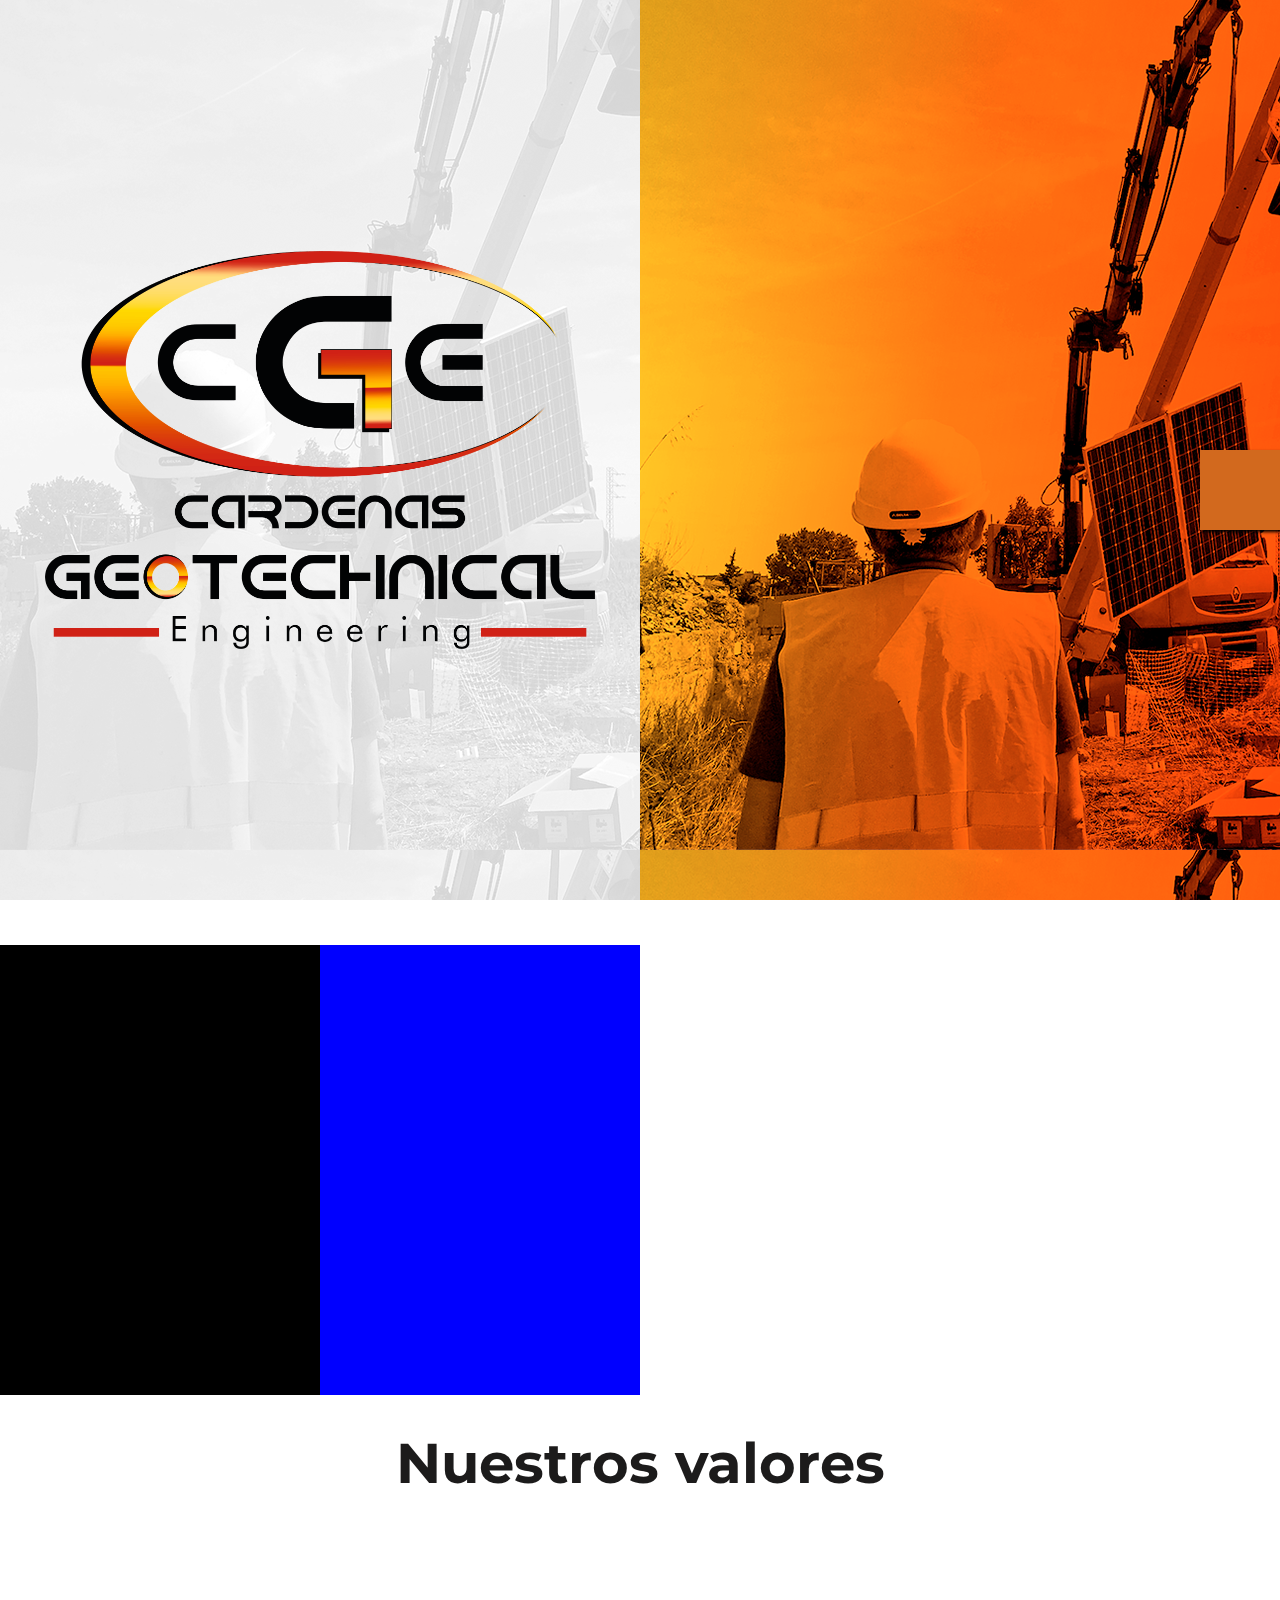
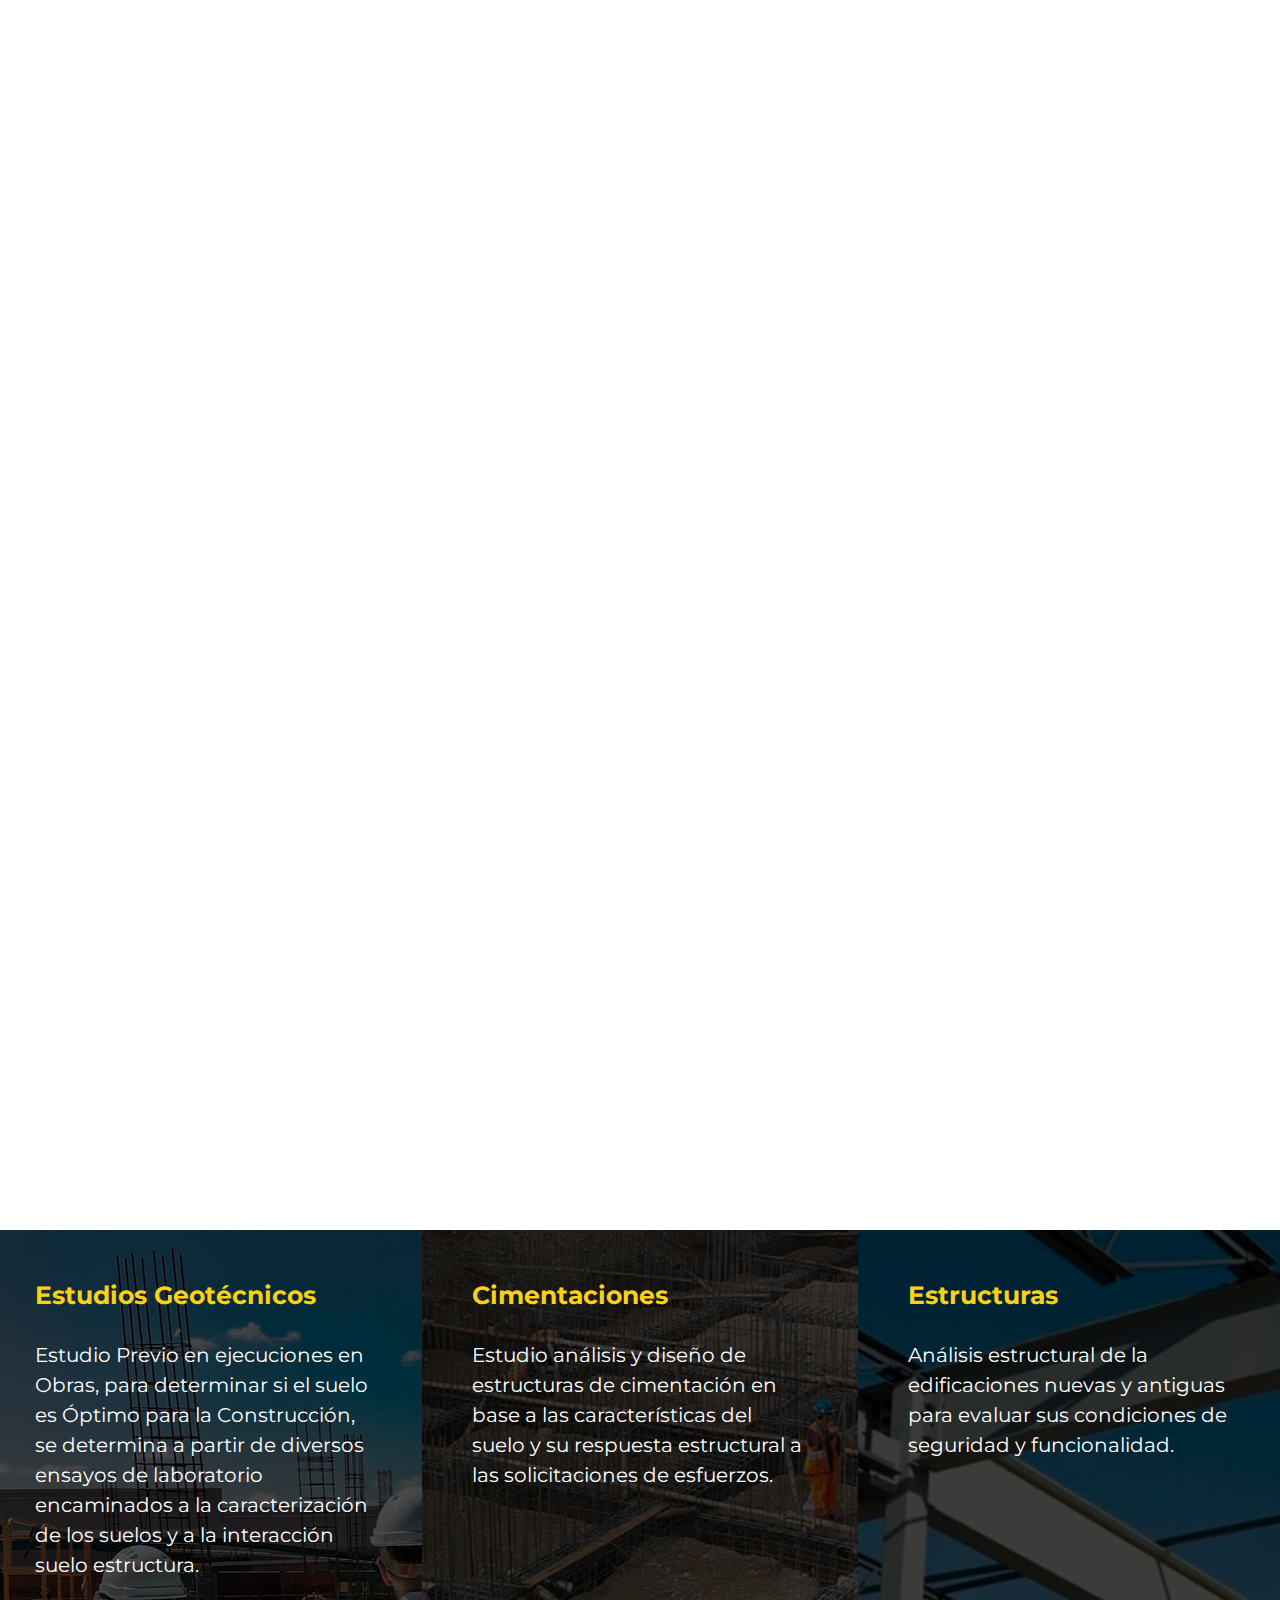
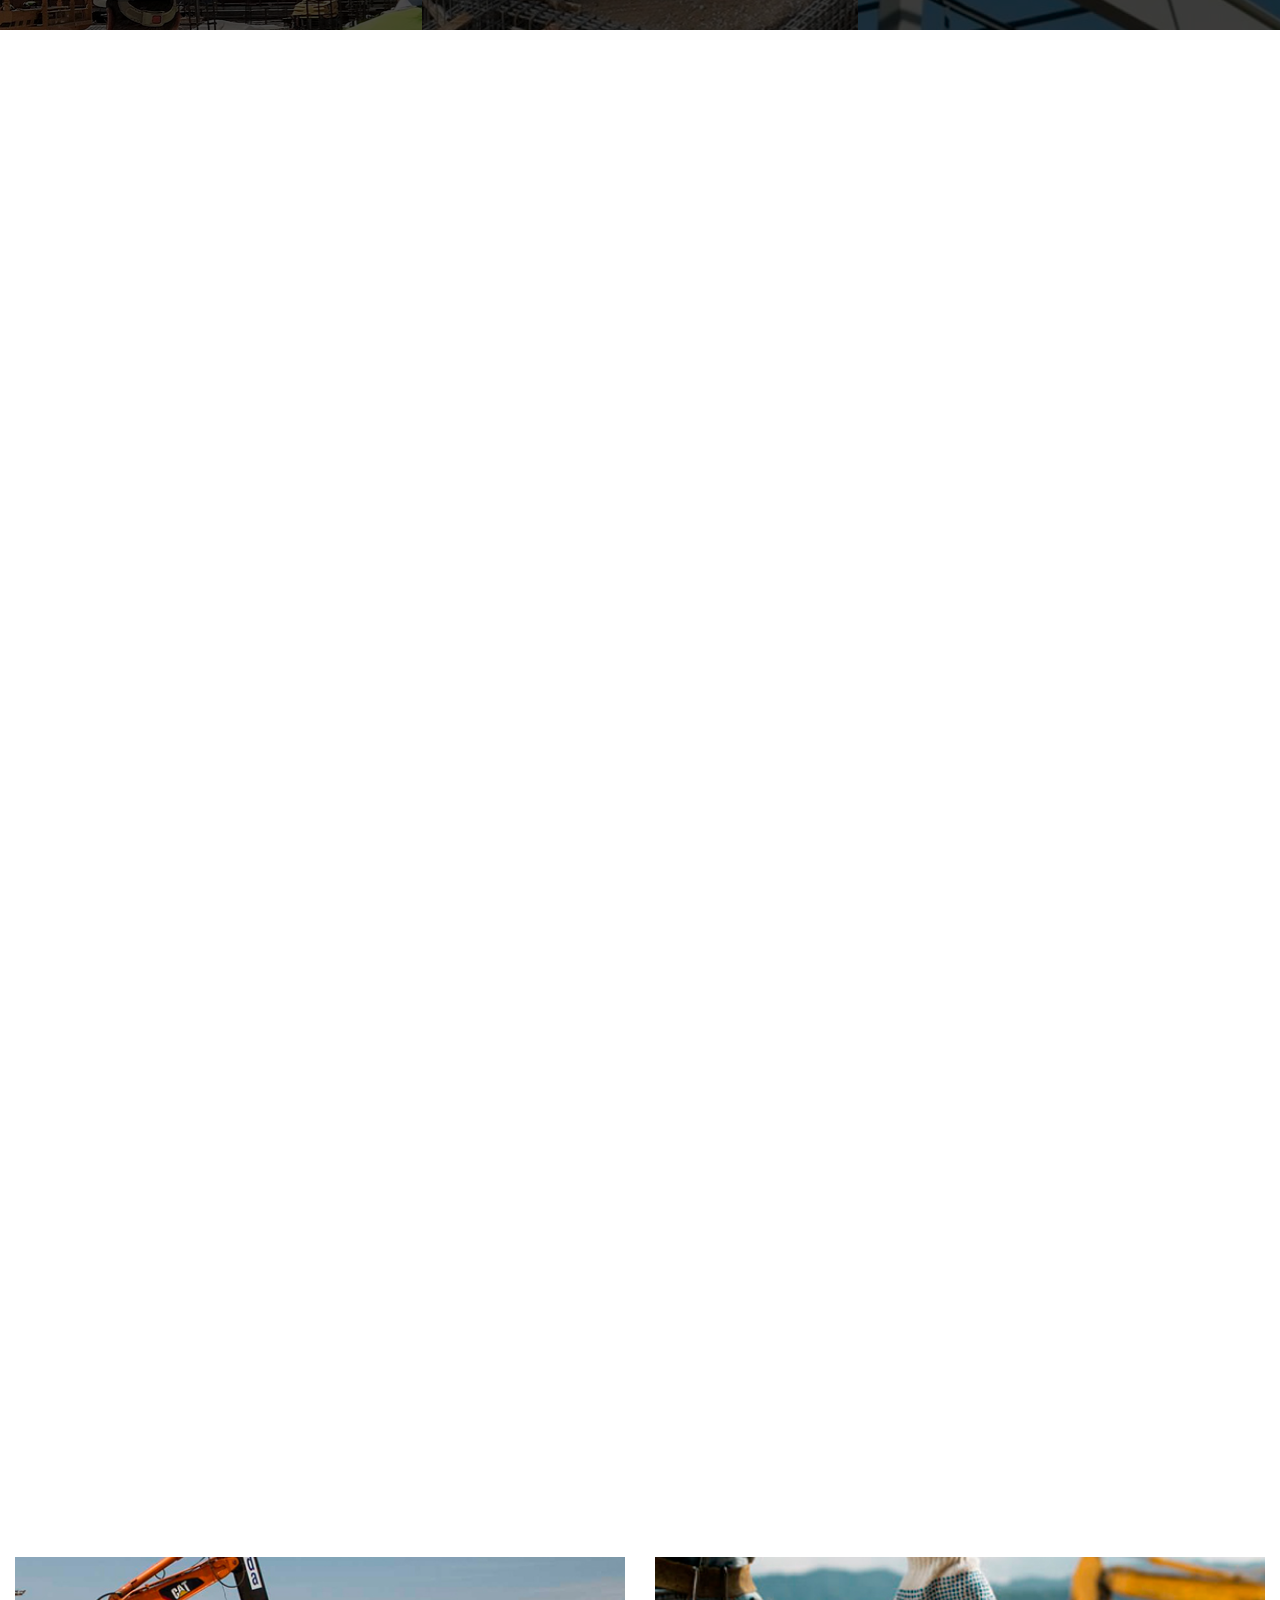
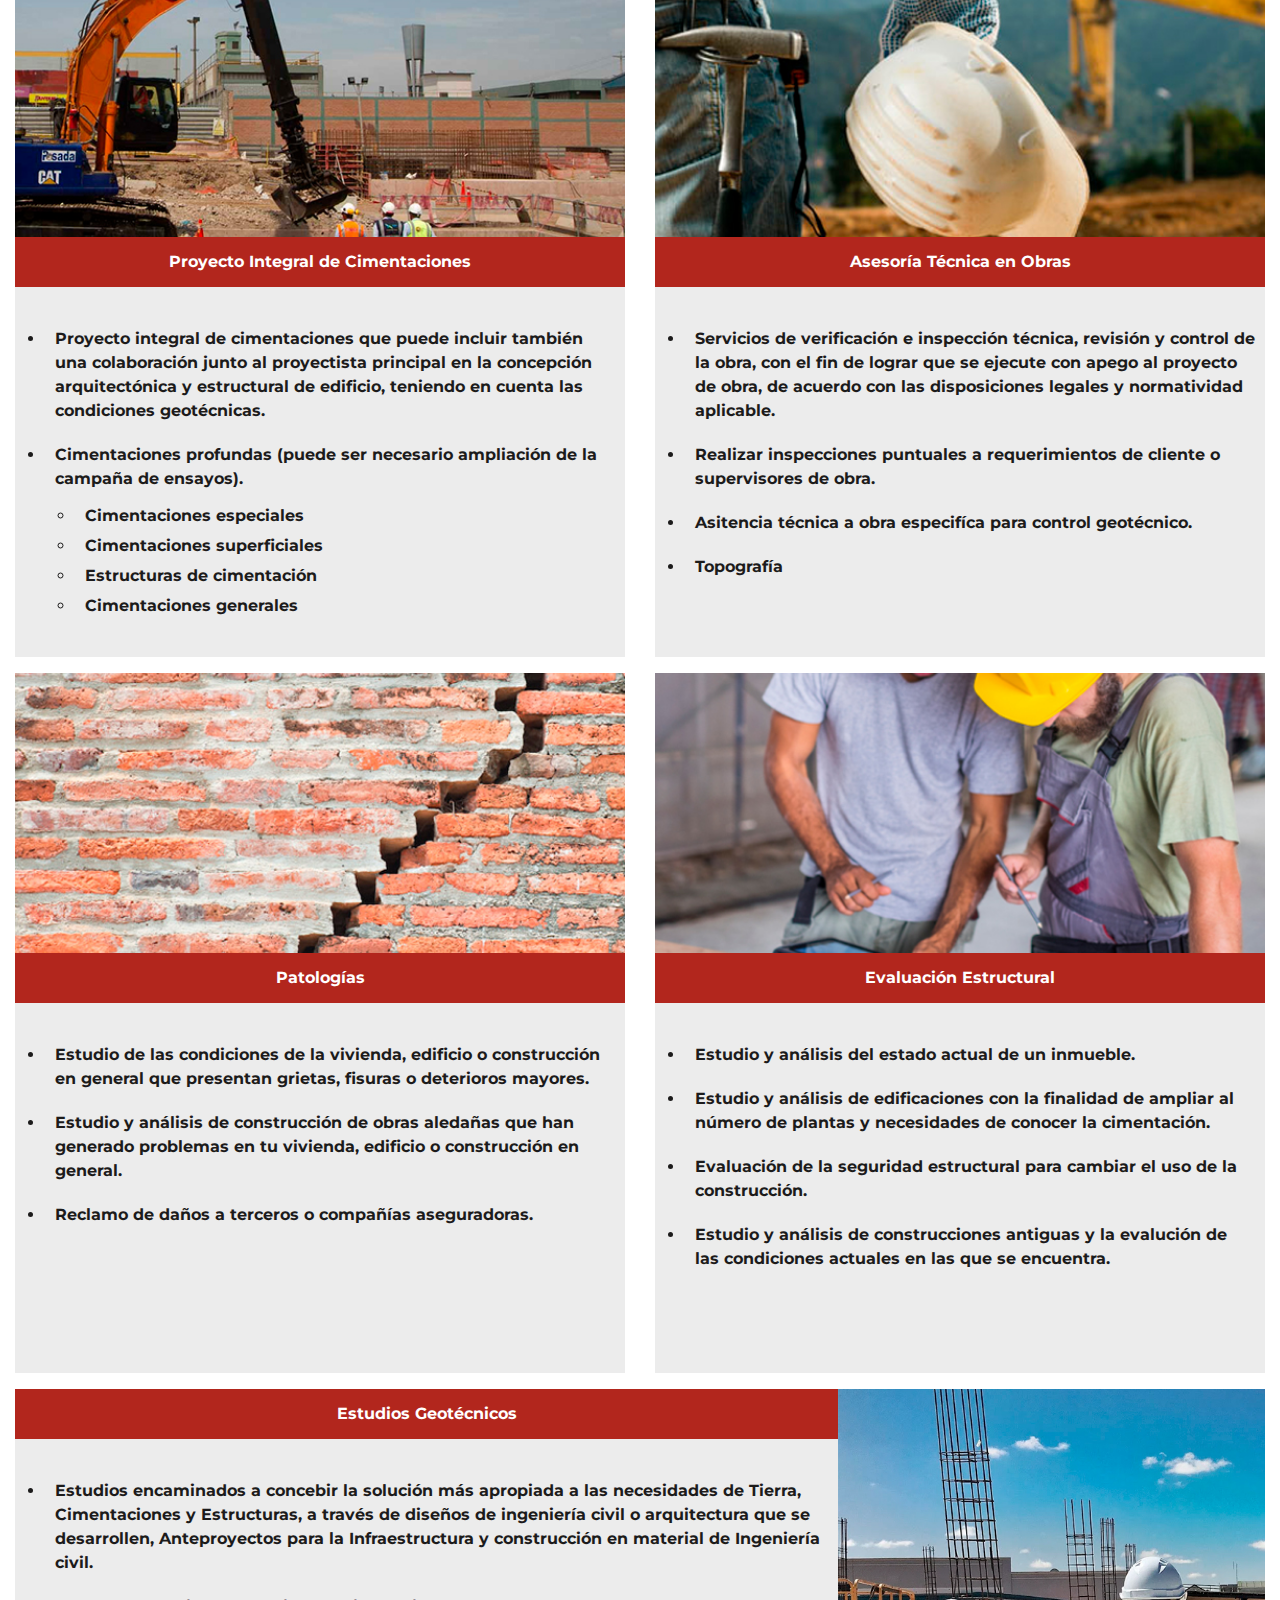
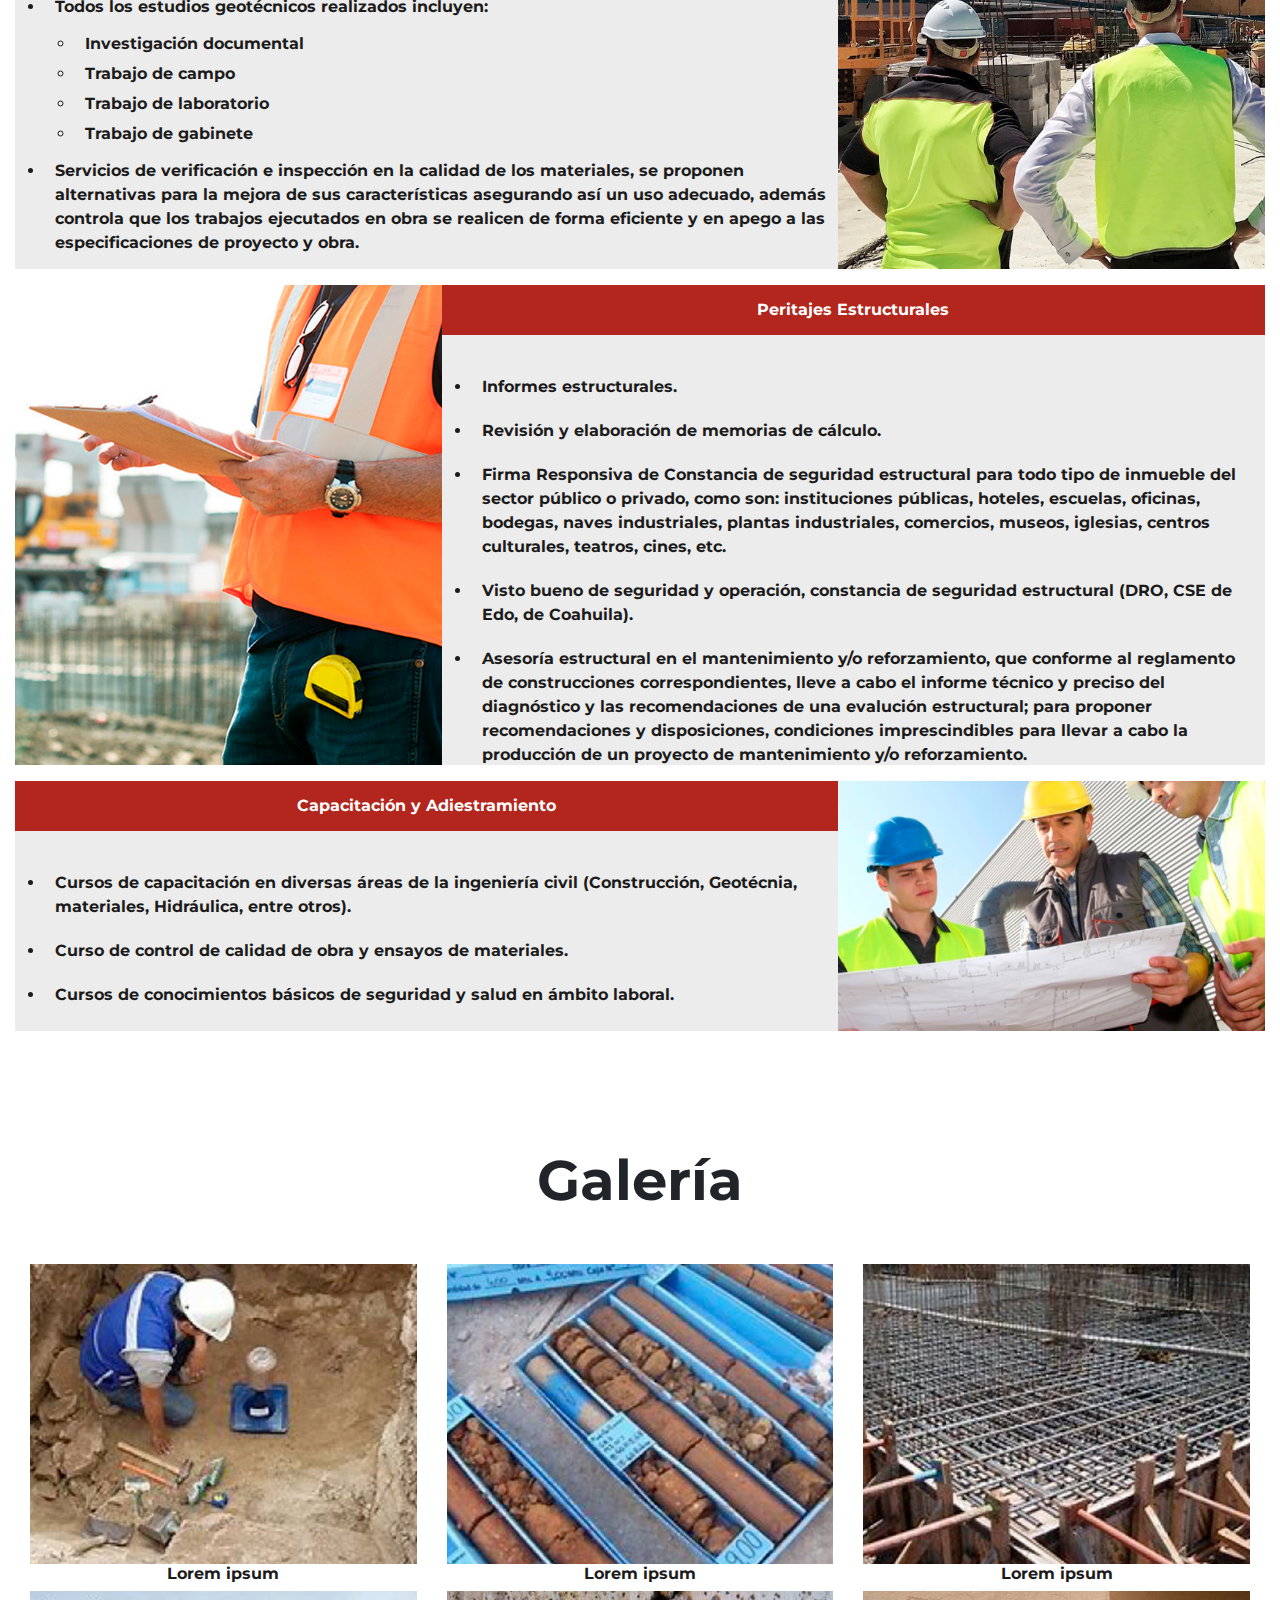
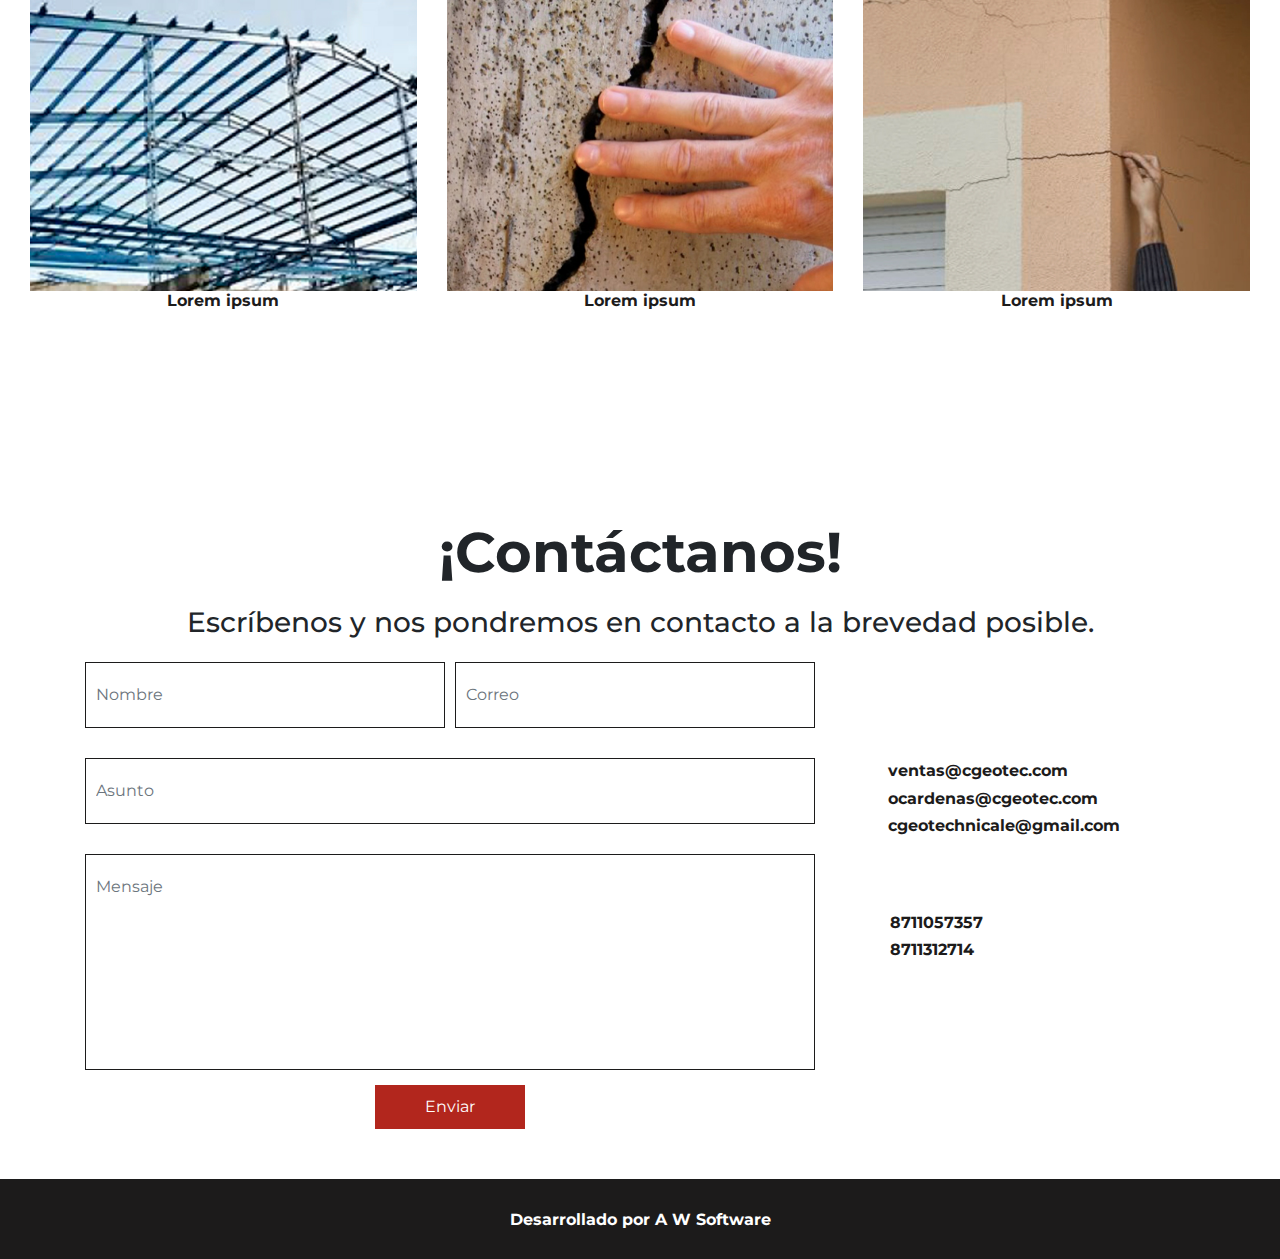
==== index.html @ 3e88086f "Ajustando los cambios de la animacion del menu en desktop" ====
<!DOCTYPE html>
<html lang="en">

<head>
    <meta charset="UTF-8">
    <meta http-equiv="X-UA-Compatible" content="IE=edge">
    <meta name="viewport" content="width=device-width, initial-scale=1.0">
    <title>Cardenas Geotechnical Engineering</title>
    <link rel="shortcut icon" href="assets/img/logotipo-01.svg" type="image/x-icon">
    <meta name="description" content="Empresa dedicada a los mejores estándares en calidad, servicio y experiencia en Proyectos de Ingeniería Civil, especialistas en Geotécnica, Cimentaciones, Obra Civil y Estructura.">
    <!--Bootstrap 4 -->
    <link rel="stylesheet" href="includes/bootstrap/css/bootstrap.min.css">
    <!--css fonawesome -->
    <link rel="stylesheet" href="https://cdnjs.cloudflare.com/ajax/libs/font-awesome/5.15.2/css/all.min.css" integrity="sha512-HK5fgLBL+xu6dm/Ii3z4xhlSUyZgTT9tuc/hSrtw6uzJOvgRr2a9jyxxT1ely+B+xFAmJKVSTbpM/CuL7qxO8w==" crossorigin="anonymous" />
    <!--Animate css -->
    <link rel="stylesheet" href="includes/cdns/css/animate.min.css">
    <!--css personales -->
    <link rel="stylesheet" href="css/estilos.css">

</head>

<body id="body">
    <div class="col-12 m-0 p-0">
        <section class="caja-obreros  wow animate__animated animate__fadeInLeft animate__delay-.3s">
            <div class="obrero obrero1">
                <img loading="lazy" class="logo wow animate__animated animate__zoomIn animate__delay-1s " src="assets/img/logotipo.png " alt="logo cge ">
            </div>
            <div class="obrero obrero2"></div>
            <div id="img-men" class="img-men"></div>
            <div id="anima-correo" class="correo-tel">

            </div>
            <div id="anima-logo" class="logo-men">

            </div>
            <div id="items" class="items">
                <ul id="link">
                    <a href="index.html">
                        <li>Inicio</li>
                    </a>
                    <a href="#nosotros">
                        <li>Nosotros</li>
                    </a>
                    <a href="#servicios">
                        <li>Servicios</li>
                    </a>
                    <a href="#galeria">
                        <li>Galería</li>
                    </a>
                    <a href="#contacto">
                        <li>Contacto</li>
                    </a>
                </ul>
            </div>
            <div id="menu" class="menu">
                <i id="bars" class="fas fa-bars" width="50" height="50"></i>
                <i id="cerrar" class="fas fa-times d-none" width="50" height="50"></i>
            </div>
        </section>
        <!--Nosotros -->
        <section id="nosotros" class=" row align-items-center justify-content-center nosotros text-center ">
            <div class="col-sm-8 wow animate__animated animate__fadeInUp animate__delay-.9s">
                <h2>¿Quiénes Somos?</h2>
                <div class="linea"></div>
                <p>Empresa dedicada a los mejores estándares en calidad, servicio y experiencia en Proyectos de Ingeniería Civil, especialistas en Geotécnica, Cimentaciones, Obra Civil y Estructura.</p>
            </div>
        </section>
        <div class="linea wow animate__animated  animate__fadeInDown"></div>
        <!--Valores -->
        <section class="valores text-center">
            <h2>Nuestros valores</h2>
            <div class="row">
                <div class="col-sm-12 col-md-12 col-lg-4  m-0 p-0 d-flex align-items-center justify-content-center te">
                    <div class="col-md-6 lineaVal wow animate__animated animate__fadeInDown text-center" title="Honestidad">
                        <img loading="lazy" class="img-valores" src="assets/img/honestidad.png " alt="Honestidad ">
                        <p>Honestidad</p>
                    </div>
                    <div class="col-md-6 lineaVal wow animate__animated animate__fadeInUp text-center">
                        <img loading="lazy" class="img-valores" src="assets/img/trabajo-en-equipo.png " alt="Trabajo en equipo" title="Trabajo en equipo">
                        <p>Trabajo en equipo</p>
                    </div>
                </div>
                <div class="col-sm-12 col-md-12 col-lg-4  m-0 p-0 d-flex">
                    <div class="col-md-6 lineaVal wow animate__animated animate__fadeInDown text-center">
                        <img loading="lazy" class="img-valores" src="assets/img/imparcialidad.png " alt="imparcialidad" title="Imparcialidad">
                        <p>Imparcialidad</p>
                    </div>
                    <div class="col-md-6 lineaVal wow animate__animated animate__fadeInUp text-center">
                        <img loading="lazy" class="img-valores" src="assets/img/compromiso.png " alt="compromiso" title="Compromiso">
                        <p>Compromiso</p>
                    </div>
                </div>
                <div class="col-sm-12 col-md-12 col-lg-4  m-0 p-0 d-flex">
                    <div class="col-md-6 lineaVal wow animate__animated animate__fadeInDown text-center">
                        <img loading="lazy" class="img-valores" src="assets/img/lealtad.png " alt="lealtad ">
                        <p>Lealtad</p>
                    </div>
                    <div class="col-md-6 lineaVal wow animate__animated animate__fadeInUp text-center">
                        <img loading="lazy" class="img-valores" src="assets/img/confidencialidad.png " alt="confidencialidad" title="Confincialidad">
                        <p>Confidencialidad</p>
                    </div>
                </div>
            </div>
        </section>
        <section class="info-valores">
            <div class="row d-flex justify-content-center">
                <div class="caja-mision col-sm-10 d-flex align-items-center justify-content-center wow animate__animated animate__zoomIn animate__delay-.9s" style="margin-bottom: 50px;">
                    <div class="col-sm-12 col-lg-6 d-flex justify-content-center ">
                        <img loading="lazy" class="img-mision" src="assets/img/mision.jpg" alt="mision">
                    </div>
                    <div class="col-sm-6">
                        <h2>Misión</h2>
                        <p>Ofrecer servicios profesionales de calidad que permitan desarrollar obras de infraestructura segura y buscando siempre la satisfacción de nuestros clientes. Agregando valor a los proyectos de ingeniería e investigación.</p>
                        <div class="linea" style="margin-right: -100px;"></div>
                    </div>
                </div>
                <div class="caja-vision col-sm-10 d-flex flex-row-reverse align-items-center justify-content-center wow animate__animated animate__zoomIn animate__delay-.9s">
                    <div class="col-sm-6 d-flex justify-content-center ">
                        <img loading="lazy" class="img-mision" src="assets/img/vision.jpg" alt="vision">
                    </div>
                    <div class="col-sm-6">
                        <h2>Visión</h2>
                        <p>Convertirnos en una empresa lider a nivel nacional en el ámbito de la construcción que cumpla con los objetivos de calidad que establecen las normas y reglamentos de construcción.</p>
                        <div class="linea" style="margin-left: -100px;"></div>

                    </div>
                </div>
            </div>
        </section>
        <div class="linea wow animate__animated  animate__fadeInUp"></div>
        <!--Info texto -->
        <section class="info-txt">
            <div class="row ">
                <div class="col-sm-4 img-estudios">
                    <h3>Estudios Geotécnicos</h3>
                    <p>Estudio Previo en ejecuciones en Obras, para determinar si el suelo es Óptimo para la Construcción, se determina a partir de diversos ensayos de laboratorio encaminados a la caracterización de los suelos y a la interacción suelo estructura.</p>
                </div>
                <div class="col-sm-4 img-gimenta">
                    <h3>Cimentaciones</h3>
                    <p>Estudio análisis y diseño de estructuras de cimentación en base a las características del suelo y su respuesta estructural a las solicitaciones de esfuerzos.</p>
                </div>
                <div class="col-sm-4 img-estructura">
                    <h3>Estructuras</h3>
                    <p>Análisis estructural de la edificaciones nuevas y antiguas para evaluar sus condiciones de seguridad y funcionalidad.</p>
                </div>
            </div>
        </section>
        <section class="area container-fluid">
            <div class="row wow animate__animated animate__fadeInRight">
                <div class="col-lg-6 col-md-7 col-sm-12 ">
                    <img loading="lazy " class="img-area " src="assets/img/area.jpg " alt="area ">
                </div>
                <div class="col-lg-6 col-md-5 col-sm-12 ">
                    <p>El área de Estudios geotécnicos desarrolladas por <span>Cárdenas Geotechnical Engineering S. A de C. V, </span> está dedicada al estudio de suelos y rocas con el fin de determinar sus propiedades y diseñar las cimentaciones de edificios,
                        puentes, centrales eléctricas, área urbana y otrs estructuras.</p>
                    <p>Nuestro objetivo es provee soluciones geotécnicas es provee solucioes geotécnicas óptimas de manera oportuna, siempre cumpliendo uestras políticas de calidad, valores, normatividad y necesidades de nuestros clientes.</p>
                    <p>Y realizados por ingenierios especialistas con experencia.</p>
                </div>
            </div> <br>
            <div id="servicios" class="row ">
                <div class="col-12 text-center wow animate__animated animate__fadeInLeft ">
                    <h2>Nuestros Servicios</h2>
                </div>
            </div>
            <div class="row ">
                <div class="col-lg-4 col-md-12 col-sm-12 wow animate__animated animate__fadeInUp animate__delay-.7s ">
                    <img loading="lazy " class="img-cajas " src="assets/img/auditoria-geotecnica.jpg " alt="area ">
                    <div class="caja-roja d-flex align-items-center justify-content-center d-flex align-items-center justify-content-center ">Auditoría Geotécnica</div>
                    <ul class="lista ">
                        <li>Campaña de reconocimiento geotécnico mediante sondeos de suelos.</li>
                        <li>Realización de ensayos de contraste o ensayos complementarios.</li>
                        <li>Análisis y redacción de estudios geotécnicos de los resultados proporcionados por las constructoras.</li>
                        <li>Realización completa de estudios geotécnicos, ensayos de caracterización y resitencia de los suelos.</li>
                    </ul>
                </div>
                <div class="col-lg-4 col-md-12 col-sm-12 wow animate__animated animate__fadeInUp animate__delay-.8s">
                    <img loading="lazy " class="img-cajas " src="assets/img/obra-civil.jpg " alt="area ">
                    <div class="caja-roja d-flex align-items-center justify-content-center ">Obra Civil</div>
                    <ul class="lista ">
                        <li>Conocer todas las propiedades del material para cimentar en él, así como el aprovechamiento de los materiales para la obra.</li>
                        <li>Estudios geotécnicos globales que incluyen ensayos de laboratorio y campo específicos para obra civil, incluye informe de campo y gabinete.</li>
                        <li>Estudios de topografía.</li>
                    </ul>
                </div>
                <div class="col-lg-4 col-md-12 col-sm-12 wow animate__animated animate__fadeInUp animate__delay-.9s">
                    <img loading="lazy " class="img-cajas " src="assets/img/cimentaciones.jpg " alt="area ">
                    <div class="caja-roja d-flex align-items-center justify-content-center ">Asesoría Técnica</div>
                    <ul class="lista ">
                        <li>Proyecto completo de cimentación.</li>
                        <li>Proyecto completo de cimentación y estructuras.</li>
                        <li>Proyecto completo de obra civil.</li>
                    </ul>
                </div>
            </div>
            <div class="row ">
                <div class="col-lg-6 col-md-12 col-sm-12 ">
                    <div class="integral "></div>
                    <div class="caja-roja d-flex align-items-center justify-content-center text-center ">Proyecto Integral de Cimentaciones</div>
                    <ul class="lista ">
                        <li>Proyecto integral de cimentaciones que puede incluir también una colaboración junto al proyectista principal en la concepción arquitectónica y estructural de edificio, teniendo en cuenta las condiciones geotécnicas.</li>
                        <li>Cimentaciones profundas (puede ser necesario ampliación de la campaña de ensayos).</li>
                        <ul style="margin-left: 30px; line-height: 10px;">
                            <li>Cimentaciones especiales</li>
                            <li>Cimentaciones superficiales</li>
                            <li>Estructuras de cimentación</li>
                            <li>Cimentaciones generales</li>
                        </ul>
                    </ul>
                </div>
                <div class="col-lg-6 col-md-12 col-sm-12 ">
                    <div class="tecnica "></div>
                    <div class="caja-roja d-flex align-items-center justify-content-center text-center ">Asesoría Técnica en Obras</div>
                    <ul class="lista ">
                        <li>Servicios de verificación e inspección técnica, revisión y control de la obra, con el fin de lograr que se ejecute con apego al proyecto de obra, de acuerdo con las disposiciones legales y normatividad aplicable.</li>
                        <li>Realizar inspecciones puntuales a requerimientos de cliente o supervisores de obra.</li>
                        <li>Asitencia técnica a obra especifíca para control geotécnico.</li>
                        <li>Topografía</li>
                    </ul>
                </div>

                <div class="col-lg-6 col-md-12 col-sm-12 ">
                    <div class="patologias "></div>
                    <div class="caja-roja d-flex align-items-center justify-content-center text-center ">Patologías</div>

                    <ul class="lista ">
                        <li>Estudio de las condiciones de la vivienda, edificio o construcción en general que presentan grietas, fisuras o deterioros mayores.</li>
                        <li>Estudio y análisis de construcción de obras aledañas que han generado problemas en tu vivienda, edificio o construcción en general.</li>
                        <li>Reclamo de daños a terceros o compañías aseguradoras.</li>
                    </ul>
                </div>
                <div class="col-lg-6 col-md-12 col-sm-12 ">
                    <div class="estructural "></div>

                    <div class="caja-roja d-flex align-items-center justify-content-center text-center ">Evaluación Estructural</div>
                    <ul class="lista ">
                        <li>Estudio y análisis del estado actual de un inmueble.</li>
                        <li>Estudio y análisis de edificaciones con la finalidad de ampliar al número de plantas y necesidades de conocer la cimentación.</li>
                        <li>Evaluación de la seguridad estructural para cambiar el uso de la construcción.</li>
                        <li>Estudio y análisis de construcciones antiguas y la evalución de las condiciones actuales en las que se encuentra.</li>
                    </ul>
                </div>
            </div>
            <div class="row ">
                <div class="col-lg-8 col-md-12 col-sm-12 ">
                    <div class="caja-roja d-flex align-items-center justify-content-center text-center ">Estudios Geotécnicos</div>
                    <ul class="lista2 ">
                        <li>Estudios encaminados a concebir la solución más apropiada a las necesidades de Tierra, Cimentaciones y Estructuras, a través de diseños de ingeniería civil o arquitectura que se desarrollen, Anteproyectos para la Infraestructura
                            y construcción en material de Ingeniería civil.</li>
                        <li>Todos los estudios geotécnicos realizados incluyen:</li>
                        <ul style="margin-left: 30px; line-height: 10px;">
                            <li>Investigación documental</li>
                            <li>Trabajo de campo</li>
                            <li>Trabajo de laboratorio</li>
                            <li>Trabajo de gabinete</li>
                        </ul>
                        <li>Servicios de verificación e inspección en la calidad de los materiales, se proponen alternativas para la mejora de sus características asegurando así un uso adecuado, además controla que los trabajos ejecutados en obra se realicen
                            de forma eficiente y en apego a las especificaciones de proyecto y obra.</li>
                    </ul>
                </div>
                <div class="col-lg-4 col-md-12 col-sm-12 estudios "></div>
            </div>
            <div class="row d-flex flex-row-reverse ">
                <div class="col-lg-8 col-md-12 col-sm-12 ">
                    <div class="caja-roja d-flex align-items-center justify-content-center text-center ">Peritajes Estructurales</div>
                    <ul class="lista2 ">
                        <li>Informes estructurales.</li>
                        <li>Revisión y elaboración de memorias de cálculo.</li>
                        <li>Firma Responsiva de Constancia de seguridad estructural para todo tipo de inmueble del sector público o privado, como son: instituciones públicas, hoteles, escuelas, oficinas, bodegas, naves industriales, plantas industriales,
                            comercios, museos, iglesias, centros culturales, teatros, cines, etc.</li>
                        <li>Visto bueno de seguridad y operación, constancia de seguridad estructural (DRO, CSE de Edo, de Coahuila).</li>
                        <li>Asesoría estructural en el mantenimiento y/o reforzamiento, que conforme al reglamento de construcciones correspondientes, lleve a cabo el informe técnico y preciso del diagnóstico y las recomendaciones de una evalución estructural;
                            para proponer recomendaciones y disposiciones, condiciones imprescindibles para llevar a cabo la producción de un proyecto de mantenimiento y/o reforzamiento.</li>
                    </ul>
                </div>
                <div class="col-lg-4 col-md-12 col-sm-12 peritajes "></div>
            </div>
            <div class="row ">
                <div class="col-lg-8 col-md-12 col-sm-12 ">
                    <div class="caja-roja d-flex align-items-center justify-content-center text-center ">Capacitación y Adiestramiento</div>
                    <ul class="lista3 ">
                        <li>Cursos de capacitación en diversas áreas de la ingeniería civil (Construcción, Geotécnia, materiales, Hidráulica, entre otros).</li>
                        <li>Curso de control de calidad de obra y ensayos de materiales.</li>
                        <li>Cursos de conocimientos básicos de seguridad y salud en ámbito laboral.</li>
                    </ul>
                </div>
                <div class="col-lg-4 col-md-12 col-sm-12 capacitacion "></div>
            </div>
            <!-- Galeria -->
            <div id="galeria" class="row galeria ">
                <div class="col-12 text-center">
                    <h2>Galería</h2>
                </div>
                <div class="col-lg-4 col-md-6 col-sm-12 text-center">
                    <div class="gal1"></div>
                    <h3>Lorem ipsum</h3>
                </div>
                <div class="col-lg-4 col-md-6 col-sm-12 text-center">
                    <div class="gal2"></div>
                    <h3>Lorem ipsum</h3>
                </div>
                <div class="col-lg-4 col-md-6 col-sm-12 text-center">
                    <div class="gal3"></div>
                    <h3>Lorem ipsum</h3>
                </div>
                <div class="col-lg-4 col-md-6 col-sm-12 text-center">
                    <div class="gal4"></div>
                    <h3>Lorem ipsum</h3>
                </div>
                <div class="col-lg-4 col-md-6 col-sm-12 text-center">
                    <div class="gal5"></div>
                    <h3>Lorem ipsum</h3>
                </div>
                <div class="col-lg-4 col-md-6 col-sm-12 text-center">
                    <div class="gal6"></div>
                    <h3>Lorem ipsum</h3>
                </div>
            </div>
            <div class="linea wow animate__animated  animate__fadeInDown"></div>
            <!-- Contacto -->
            <div id="contacto" class="container contacto">
                <div class="row ">
                    <div class="col-12 text-center">
                        <h2 style="margin: 20px 0;">¡Contáctanos!</h2>
                        <h3>Escríbenos y nos pondremos en contacto a la brevedad posible.</h3>
                    </div>
                    <div class="alertas ">
                        <div id="error" class="error">
                            <i class="fas fa-exclamation-circle"></i>
                            <h6 id="msjAlerta"></h6>
                        </div>
                        <div id="exito" class="exito">
                            <i class="far fa-check-circle"></i>
                            <h6 id="msjAlerta">Se ha enviado correctamente tu mensaje.</h6>
                        </div>
                    </div>
                    <div class="col-lg-8 col-md-12 col-sm-12">
                        <form id="enviar-correo" method="POST">
                            <div class="form-row">
                                <div class="col-lg-6 col-md-12 col-sm-12">
                                    <input autocomplete="off" type="text" name="nombre" id="nombre" class="form-control" placeholder="Nombre">
                                </div>
                                <div class="col-lg-6 col-md-12 col-sm-12">
                                    <input autocomplete="off" type="email " name="email" id="email" class="form-control " placeholder="Correo ">
                                </div>
                                <div class="col-12">
                                    <input autocomplete="off" type="text " name="asunto" id="asunto" class="form-control " placeholder="Asunto ">
                                </div>
                                <div class="col-12">
                                    <input autocomplete="off" type="text " name="mensaje" id="mensaje" class="form-control " placeholder="Mensaje" style="padding: 20px 0 170px 10px;">
                                </div>
                                <div class="col-12 text-center">
                                    <button type="button" id="enviar">Enviar</button>
                                </div>
                            </div>
                        </form>
                    </div>
                    <div class=" col-lg-4 col-md-12 col-sm-12 info-con ">
                        <div class="col-12 ">
                            <a class="d-flex " href="mailto:ventas@cgeotec.com ">
                                <div class="col-2 "><i class="fas fa-envelope "></i></div>
                                <div class="col-10 ">
                                    <h4>ventas@cgeotec.com</h4>
                                </div>
                            </a>
                        </div>
                        <div class="col-12 ">
                            <a class="d-flex " href="mailto:ocardenas@cgeotec.cpm ">
                                <div class="col-2 "><i class="fas fa-envelope "></i></div>
                                <div class="col-10 ">
                                    <h4>ocardenas@cgeotec.com</h4>
                                </div>
                            </a>
                        </div>
                        <div class="col-12 " style="margin-bottom: 70px; ">
                            <a class="d-flex " href="mailto:cgeotechnicale@gmail.com ">
                                <div class="col-2 "><i class="fas fa-envelope "></i></div>
                                <div class="col-10 ">
                                    <h4>cgeotechnicale@gmail.com</h4>
                                </div>
                            </a>
                        </div>
                        <div class="col-12 d-flex ">
                            <a class="d-flex " href="tel:8711057357 ">
                                <div class="col-2 "><i class="fas fa-phone "></i></div>
                                <div class="col-10 ">
                                    <h5>8711057357</h5>
                                </div>
                            </a>
                        </div>
                        <div class="col-12 d-flex ">
                            <a class="d-flex " href="tel:8711312714 ">
                                <div class="col-2 "><i class="fas fa-phone "></i></div>
                                <div class="col-10 ">
                                    <h5>8711312714</h5>
                                </div>
                            </a>
                        </div>
                    </div>
                </div>
            </div>
            <footer class="footer ">
                <h2>Desarrollado por <span><a href="https://awsoftware.mx/ ">A W Software</a></span></h2>
            </footer>
        </section>
    </div>
    <!--Wow JS-->
    <script src="includes/cdns/js/queryWow.js "></script>
    <script src="includes/cdns/js/wow.js "></script>
    <!--Bootstrap 4 -->
    <script src="includes/bootstrap/js/popper.min.js "></script>
    <script src="includes/bootstrap/js/bootstrap.min.js "></script>
    <script src="js/jquery.js"></script>
    <!--JS Personales-->
    <script src="js/main.js "></script>
</body>

</html>
---- css/estilos.css ----
@charset "UTF-8";
/*Globales*/
@import url("https://fonts.googleapis.com/css2?family=Libre+Baskerville:wght@700&display=swap");
@import url("https://fonts.googleapis.com/css2?family=Libre+Baskerville:wght@700&family=Montserrat&display=swap");
* {
  margin: 0;
  padding: 0;
  box-sizing: border-box;
  font-family: 'Libre Baskerville', serif;
  font-family: 'Montserrat', sans-serif;
}

body {
  background: #fff;
  overflow-x: hidden;
  scroll-behavior: smooth;
}

a {
  text-decoration: none !important;
}

/*Estilos de la barra de scroll*/
body::-webkit-scrollbar {
  width: 15px;
  background: #ececec;
}

body::-webkit-scrollbar-thumb {
  border-radius: 10px;
  background: linear-gradient(135deg, #f3cd1b 0%, #d6780e 100%, #f3cd1b 100%);
  border-right: 2px solid #f9d115;
}

/* Tipografía */
/* Responsive */
/* Menu*/
.menu {
  position: fixed;
  width: 50px;
  height: 50px;
  display: grid;
  align-items: center;
  top: 50%;
  right: 0px;
  background: linear-gradient(135deg, #f3cd1b 0%, #d6780e 100%, #f3cd1b 100%);
  color: #FFF;
  text-align: center;
  font-size: 30px;
  box-shadow: 2px 2px 3px #000;
  z-index: 200;
  cursor: pointer;
  transition: all .4s ease-in-out;
}

.menu:hover {
  background: linear-gradient(135deg, #ddbb22 0%, #c4761e 100%, #dab821 100%);
  transform: scale(1.04);
}

@media screen and (max-width: 767px) {
  .menu {
    top: 0%;
  }
}

/*header*/
.caja-obreros {
  width: 100%;
  height: 100vh;
  display: flex;
  align-items: center;
  justify-content: center;
  text-align: center;
  font-size: 5rem;
  font-weight: bold;
}

.caja-obreros .obrero {
  width: 50%;
  height: 100%;
}

.caja-obreros .obrero1 {
  background-image: url("../assets/img/imagen_1.png");
  display: flex;
  align-items: center;
  justify-content: center;
}

.caja-obreros .obrero1 .logo {
  width: 550px;
  height: 400px;
  object-fit: contain;
}

@media screen and (max-width: 767px) {
  .caja-obreros .obrero1 .logo {
    width: 95%;
    height: 70%;
  }
}

.caja-obreros .obrero2 {
  background-image: url("../assets/img/imagen_2.png");
}

.menu {
  position: fixed;
  right: 0;
  width: 80px;
  height: 80px;
  background: chocolate;
  cursor: pointer;
}

.img-men {
  position: fixed;
  left: 0;
  top: 0;
  width: 50%;
  height: 50vh;
  background: orange;
  transition: all .9s ease-in-out;
  transform: translate3d(-110%, 0%, 0px);
  z-index: 110;
}

.correo-tel {
  position: fixed;
  left: 0;
  bottom: 0;
  width: 25%;
  height: 50vh;
  background: #000;
  transition: all .9s ease-in-out;
  transform: translate3d(0%, 110%, 0px);
  z-index: 110;
}

.logo-men {
  position: fixed;
  left: 25%;
  bottom: 0;
  background: blue;
  width: 25%;
  height: 50vh;
  transition: all .9s ease-in-out;
  transform: translate3d(0%, 110%, 0px);
  z-index: 110;
}

.items {
  position: fixed;
  right: 0px;
  width: 50%;
  height: 100%;
  background: black;
  transition: all .9s ease-in-out;
  transform: translate3d(0px, -100vh, 0px);
  z-index: 110;
  display: flex;
  align-items: center;
  justify-content: flex-start;
  padding-left: 100px;
  text-align: justify;
}

.items a li {
  text-decoration: none;
  color: #fff;
  font-size: 50px;
  line-height: 85px;
  list-style: none;
}

.items a li:hover {
  color: #f9d115;
}

@media screen and (max-width: 767px) {
  .items a li {
    font-size: 35px;
  }
}

/* Aimacion del menu al dar click */
.animaItems {
  transform: translate3d(0px, 0%, 0px);
}

.animaImg {
  transform: translate3d(0px, 0%, 0px);
}

.animaCorreo {
  transform: translate3d(0px, 0%, 0px);
}

.animaLogo {
  transform: translate3d(0px, 0%, 0px);
}

/* Header */
.linea {
  width: 20%;
  height: 2px;
  background: #f9d115;
  margin: 30px auto;
  height: 150px;
  width: 2px;
  margin-top: -50px;
}

/*Nosotros*/
.nosotros {
  height: 400px;
  background: url("../assets/img/nosotros.png");
  background-position: center;
  background-size: cover;
  background-repeat: no-repeat;
  background-attachment: fixed;
}

.nosotros h2 {
  font-family: 'Libre Baskerville', serif;
  font-family: 'Montserrat', sans-serif;
  font-size: 3.5rem;
  font-weight: bold;
  color: #fff;
}

@media screen and (max-width: 767px) {
  .nosotros h2 {
    font-size: 2rem;
  }
}

.nosotros p {
  color: #fff;
  font-size: 18px;
  padding: 0 30px;
}

@media screen and (max-width: 767px) {
  .nosotros p {
    font-size: 14px;
    padding: 0 10px;
  }
}

.nosotros .linea {
  width: 20%;
  height: 2px;
  background: #f9d115;
  margin: 30px auto;
}

@media screen and (max-width: 767px) {
  .nosotros .linea {
    width: 50%;
  }
}

/* Valores */
.valores {
  height: 400px;
  padding: 0 50px;
}

@media screen and (max-width: 767px) {
  .valores {
    padding: 0;
  }
}

.valores h2 {
  font-family: 'Libre Baskerville', serif;
  font-family: 'Montserrat', sans-serif;
  font-size: 3.5rem;
  font-weight: bold;
  color: #1c1b1b;
  margin-bottom: 50px;
}

@media screen and (max-width: 767px) {
  .valores h2 {
    font-size: 2rem;
  }
}

.valores p {
  color: #1c1b1b;
  font-size: 18px;
  font-weight: bold;
}

@media screen and (max-width: 767px) {
  .valores p {
    font-size: 14px;
  }
}

.valores .lineaVal {
  background-image: url("../assets/img/linea-valores.png");
  background-position: center;
  background-size: contain;
  background-repeat: no-repeat;
}

.valores .lineaVal .img-valores {
  width: 130px;
  height: 130px;
  margin-bottom: 20px;
  transition: all .4s ease-in-out;
}

@media screen and (max-width: 767px) {
  .valores .lineaVal .img-valores {
    width: 90px;
    height: 90px;
  }
}

.valores .lineaVal .img-valores:hover {
  transform: scale(1.04);
}

.info-valores {
  height: auto;
  margin-top: 30px;
  margin-bottom: 80px;
}

@media screen and (max-width: 767px) {
  .info-valores {
    margin-top: 150px;
  }
}

@media screen and (max-width: 767px) {
  .info-valores .caja-mision,
  .info-valores .caja-vision {
    flex-wrap: wrap;
  }
}

.info-valores .img-mision {
  width: 80%;
  height: 80%;
  margin-bottom: 50px;
}

@media screen and (max-width: 767px) {
  .info-valores .img-mision {
    width: 100%;
    height: 100%;
    margin-bottom: 0;
  }
}

.info-valores h2 {
  font-family: 'Libre Baskerville', serif;
  font-family: 'Montserrat', sans-serif;
  font-size: 3.5rem;
  font-weight: bold;
  color: #1c1b1b;
  margin-bottom: 30px;
}

@media screen and (max-width: 767px) {
  .info-valores h2 {
    font-size: 2rem;
  }
}

.info-valores p {
  font-size: 22px;
  color: #1c1b1b;
  font-weight: bold;
  text-align: justify;
}

@media screen and (max-width: 767px) {
  .info-valores p {
    font-size: 15px;
  }
}

.info-valores .linea {
  width: 20%;
  height: 2px;
  background: #f9d115;
  margin: 30px auto;
  width: 70%;
}

@media screen and (max-width: 767px) {
  .info-valores .linea {
    margin: 0;
  }
}

/* Info texto */
.info-txt {
  height: 400px;
  margin-bottom: 30px;
}

.info-txt::before {
  content: '';
  position: absolute;
  z-index: 10;
  width: 100%;
  height: 400px;
  background: rgba(0, 0, 0, 0.705);
  left: 0;
}

@media screen and (max-width: 767px) {
  .info-txt::before {
    height: 1200px;
  }
}

.info-txt .img {
  position: relative;
  background-position: center;
  background-size: cover;
  background-repeat: no-repeat;
}

.info-txt .img-estudios {
  height: 400px;
  padding: 50px;
  background-image: url("../assets/img/estudios-geotecnicos.jpg");
}

.info-txt .img-gimenta {
  height: 400px;
  padding: 50px;
  background-image: url("../assets/img/cimentaciones.jpg");
}

.info-txt .img-estructura {
  height: 400px;
  padding: 50px;
  background-image: url("../assets/img/estructuras.jpg");
}

.info-txt h3 {
  position: relative;
  z-index: 11;
  font-family: 'Libre Baskerville', serif;
  font-family: 'Montserrat', sans-serif;
  font-size: 3.5rem;
  font-weight: bold;
  font-size: 25px;
  color: #f9d115;
  margin-bottom: 30px;
}

@media screen and (max-width: 767px) {
  .info-txt h3 {
    font-size: 2rem;
  }
}

@media screen and (max-width: 767px) {
  .info-txt h3 {
    font-size: 20px;
  }
}

.info-txt p {
  position: relative;
  z-index: 11;
  color: #fff;
  font-size: 20px;
}

@media screen and (max-width: 767px) {
  .info-txt p {
    font-size: 16px;
  }
}

/* Info area */
.area {
  height: 600px;
}

@media screen and (max-width: 767px) {
  .area {
    margin-top: 53rem;
  }
}

.area .img-area {
  width: 100%;
  height: 100%;
}

.area .caja-roja {
  height: 50px;
  background: #b2261d;
  color: #fff;
  font-weight: bold;
  font-size: 16px;
}

.area p {
  color: #1c1b1b;
  font-size: 18px;
  font-weight: bold;
  text-align: justify;
  padding: 30px 160px 0 50px;
  letter-spacing: 0;
}

.area p span {
  color: #b2261d;
}

@media screen and (max-width: 767px) {
  .area p {
    font-size: 15px;
    text-align: unset;
    padding: 30px 0 0 0;
  }
}

.area h2 {
  font-family: 'Libre Baskerville', serif;
  font-family: 'Montserrat', sans-serif;
  font-size: 3.5rem;
  font-weight: bold;
  margin: 50px 0;
}

@media screen and (max-width: 767px) {
  .area h2 {
    font-size: 2rem;
  }
}

.area .img-cajas {
  width: 100%;
  height: 300px;
  padding: 0;
}

.area .lista {
  background: #ececec;
  height: 370px;
  padding: 30px 0 30px 30px;
}

@media screen and (max-width: 767px) {
  .area .lista {
    height: auto;
    padding: 20px 0 20px 30px;
  }
}

.area .lista li {
  padding: 10px;
  font-size: 16px;
  color: #1c1b1b;
  font-weight: bold;
}

@media screen and (max-width: 767px) {
  .area .lista li {
    font-size: 14px;
  }
}

.area .lista2 {
  background: #ececec;
  height: 370px;
  padding: 30px 0 30px 30px;
  height: 430px;
}

@media screen and (max-width: 767px) {
  .area .lista2 {
    height: auto;
    padding: 20px 0 20px 30px;
  }
}

.area .lista2 li {
  padding: 10px;
  font-size: 16px;
  color: #1c1b1b;
  font-weight: bold;
}

@media screen and (max-width: 767px) {
  .area .lista2 li {
    font-size: 14px;
  }
}

@media screen and (max-width: 767px) {
  .area .lista2 {
    height: auto;
  }
}

.area .lista3 {
  background: #ececec;
  height: 370px;
  padding: 30px 0 30px 30px;
  height: 200px;
}

@media screen and (max-width: 767px) {
  .area .lista3 {
    height: auto;
    padding: 20px 0 20px 30px;
  }
}

.area .lista3 li {
  padding: 10px;
  font-size: 16px;
  color: #1c1b1b;
  font-weight: bold;
}

@media screen and (max-width: 767px) {
  .area .lista3 li {
    font-size: 14px;
  }
}

@media screen and (max-width: 767px) {
  .area .lista3 {
    height: auto;
  }
}

.area .integral {
  width: 100%;
  height: 280px;
  background-size: cover;
  background-position: center;
  background-repeat: no-repeat;
  background-image: url("../assets/img/proyecto-implementaciones.jpg");
}

.area .tecnica {
  width: 100%;
  height: 280px;
  background-size: cover;
  background-position: center;
  background-repeat: no-repeat;
  background-image: url("../assets/img/asistencia-tecnica.jpg");
}

.area .patologias {
  width: 100%;
  height: 280px;
  background-size: cover;
  background-position: center;
  background-repeat: no-repeat;
  background-image: url("../assets/img/patologias.jpg");
}

.area .estructural {
  width: 100%;
  height: 280px;
  background-size: cover;
  background-position: center;
  background-repeat: no-repeat;
  background-image: url("../assets/img/evaluacion-estructural.jpg");
}

.area .estudios {
  width: 100%;
  height: 280px;
  background-size: cover;
  background-position: center;
  background-repeat: no-repeat;
  height: 480px;
  margin-left: -15px;
  background-image: url("../assets/img/estudios-geotecnicos.jpg");
}

@media screen and (max-width: 767px) {
  .area .estudios {
    height: 280px;
    width: 91%;
    margin-left: 15px;
  }
}

.area .peritajes {
  width: 100%;
  height: 280px;
  background-size: cover;
  background-position: center;
  background-repeat: no-repeat;
  height: 480px;
  margin-right: -15px;
  background-image: url("../assets/img/peritajes-estructurales.jpg");
}

@media screen and (max-width: 767px) {
  .area .peritajes {
    height: 280px;
    width: 91%;
    margin-right: 15px;
  }
}

.area .capacitacion {
  width: 100%;
  height: 280px;
  background-size: cover;
  background-position: center;
  background-repeat: no-repeat;
  height: 250px;
  margin-left: -15px;
  background-image: url("../assets/img/capacitacion.jpg");
}

@media screen and (max-width: 767px) {
  .area .capacitacion {
    height: 280px;
    width: 91%;
    margin-left: 15px;
    margin-top: -20px;
  }
}

.area .galeria {
  margin: 50px 0;
}

@media screen and (max-width: 767px) {
  .area .galeria {
    margin: 50px 0 0 0;
    padding-left: 0;
  }
}

.area .galeria .gal1 {
  width: 100%;
  height: 300px;
  background-position: center;
  background-size: cover;
  background-repeat: no-repeat;
  transition: all .3s ease-out;
  background-image: url("../assets/img/img1.jpg");
}

.area .galeria .gal1:hover {
  transform: scale(1.03);
}

@media screen and (max-width: 767px) {
  .area .galeria .gal1 {
    margin: 0;
  }
}

.area .galeria .gal2 {
  width: 100%;
  height: 300px;
  background-position: center;
  background-size: cover;
  background-repeat: no-repeat;
  transition: all .3s ease-out;
  background-image: url("../assets/img/img2.jpg");
}

.area .galeria .gal2:hover {
  transform: scale(1.03);
}

@media screen and (max-width: 767px) {
  .area .galeria .gal2 {
    margin: 0;
  }
}

.area .galeria .gal3 {
  width: 100%;
  height: 300px;
  background-position: center;
  background-size: cover;
  background-repeat: no-repeat;
  transition: all .3s ease-out;
  background-image: url("../assets/img/img3.jpg");
}

.area .galeria .gal3:hover {
  transform: scale(1.03);
}

@media screen and (max-width: 767px) {
  .area .galeria .gal3 {
    margin: 0;
  }
}

.area .galeria .gal4 {
  width: 100%;
  height: 300px;
  background-position: center;
  background-size: cover;
  background-repeat: no-repeat;
  transition: all .3s ease-out;
  background-image: url("../assets/img/img4.jpg");
}

.area .galeria .gal4:hover {
  transform: scale(1.03);
}

@media screen and (max-width: 767px) {
  .area .galeria .gal4 {
    margin: 0;
  }
}

.area .galeria .gal5 {
  width: 100%;
  height: 300px;
  background-position: center;
  background-size: cover;
  background-repeat: no-repeat;
  transition: all .3s ease-out;
  background-image: url("../assets/img/img5.jpg");
}

.area .galeria .gal5:hover {
  transform: scale(1.03);
}

@media screen and (max-width: 767px) {
  .area .galeria .gal5 {
    margin: 0;
  }
}

.area .galeria .gal6 {
  width: 100%;
  height: 300px;
  background-position: center;
  background-size: cover;
  background-repeat: no-repeat;
  transition: all .3s ease-out;
  background-image: url("../assets/img/img6.jpg");
}

.area .galeria .gal6:hover {
  transform: scale(1.03);
}

@media screen and (max-width: 767px) {
  .area .galeria .gal6 {
    margin: 0;
  }
}

.area .galeria h3 {
  font-size: 16px;
  color: #1c1b1b;
  font-weight: bold;
}

.area .contacto {
  height: auto;
}

@media screen and (max-width: 767px) {
  .area .contacto h3 {
    font-size: 16px;
    margin: 0;
  }
}

.area .alertas {
  width: 65%;
  margin: 0 auto;
}

@media screen and (max-width: 767px) {
  .area .alertas {
    width: 95%;
  }
}

.area .alertas .error {
  position: fixed;
  top: 1%;
  right: 1%;
  width: 35%;
  display: flex;
  align-items: center;
  justify-content: center;
  color: #a94442;
  background-color: #f2dede;
  border-color: #ebccd1;
  border-radius: 10px;
  transition: all 2s ease-out;
  padding: 10px 0;
  opacity: 0;
  z-index: 100;
}

@media screen and (max-width: 767px) {
  .area .alertas .error {
    right: 0%;
    width: 100%;
  }
}

.area .alertas .error i {
  font-size: 1.5rem;
  margin-right: 10px;
}

@media screen and (max-width: 767px) {
  .area .alertas .error i {
    padding-left: 20px;
    margin-right: 0;
  }
}

.area .alertas .error h6 {
  font-size: 14px;
  text-transform: uppercase;
  font-weight: 700;
  letter-spacing: 3px;
  margin-top: 10px;
  text-align: center;
}

@media screen and (max-width: 767px) {
  .area .alertas .error h6 {
    letter-spacing: 0;
    font-size: 12px;
    margin-left: 10px;
  }
}

.area .alertas .exito {
  position: fixed;
  top: 1%;
  right: 1%;
  width: 35%;
  display: flex;
  align-items: center;
  justify-content: center;
  color: #a94442;
  background-color: #f2dede;
  border-color: #ebccd1;
  border-radius: 10px;
  transition: all 2s ease-out;
  padding: 10px 0;
  opacity: 0;
  z-index: 100;
  color: #155724;
  background-color: #d4edda;
  border-color: #c3e6cb;
}

@media screen and (max-width: 767px) {
  .area .alertas .exito {
    right: 0%;
    width: 100%;
  }
}

.area .alertas .exito i {
  font-size: 1.5rem;
  margin-right: 10px;
}

@media screen and (max-width: 767px) {
  .area .alertas .exito i {
    padding-left: 20px;
    margin-right: 0;
  }
}

.area .alertas .exito h6 {
  font-size: 14px;
  text-transform: uppercase;
  font-weight: 700;
  letter-spacing: 3px;
  margin-top: 10px;
  text-align: center;
}

@media screen and (max-width: 767px) {
  .area .alertas .exito h6 {
    letter-spacing: 0;
    font-size: 12px;
    margin-left: 10px;
  }
}

.area input {
  padding: 20px 10px;
  margin: 15px 0;
  border-radius: 0 !important;
  border: 1px solid #1c1b1b;
}

.area button {
  padding: 10px 50px;
  background: #b2261d;
  color: #fff;
  border: transparent;
  transition: all .3s ease-in-out;
  cursor: pointer;
}

.area button:hover {
  transform: scale(1.03);
}

.area .info-con {
  padding: 10% 0 0 0;
}

.area .info-con a {
  text-decoration: none;
}

.area .info-con i {
  font-size: 20px;
  color: #1c1b1b;
}

.area h4 {
  font-size: 16px;
  color: #1c1b1b;
  font-weight: bold;
  margin-left: -30px;
}

@media screen and (max-width: 767px) {
  .area h4 {
    margin-left: -20px;
  }
}

.area h5 {
  font-size: 16px;
  color: #1c1b1b;
  font-weight: bold;
}

.footer {
  height: 80px;
  margin: 0 -30px;
  background: #1c1b1b;
  display: flex;
  align-items: center;
  justify-content: center;
  margin-top: 50px;
}

.footer h2 {
  color: #fff;
  font-size: 16px;
}

.footer h2 span a {
  color: #fff;
  text-decoration: none;
  font-weight: bold;
}
/*# sourceMappingURL=estilos.css.map */
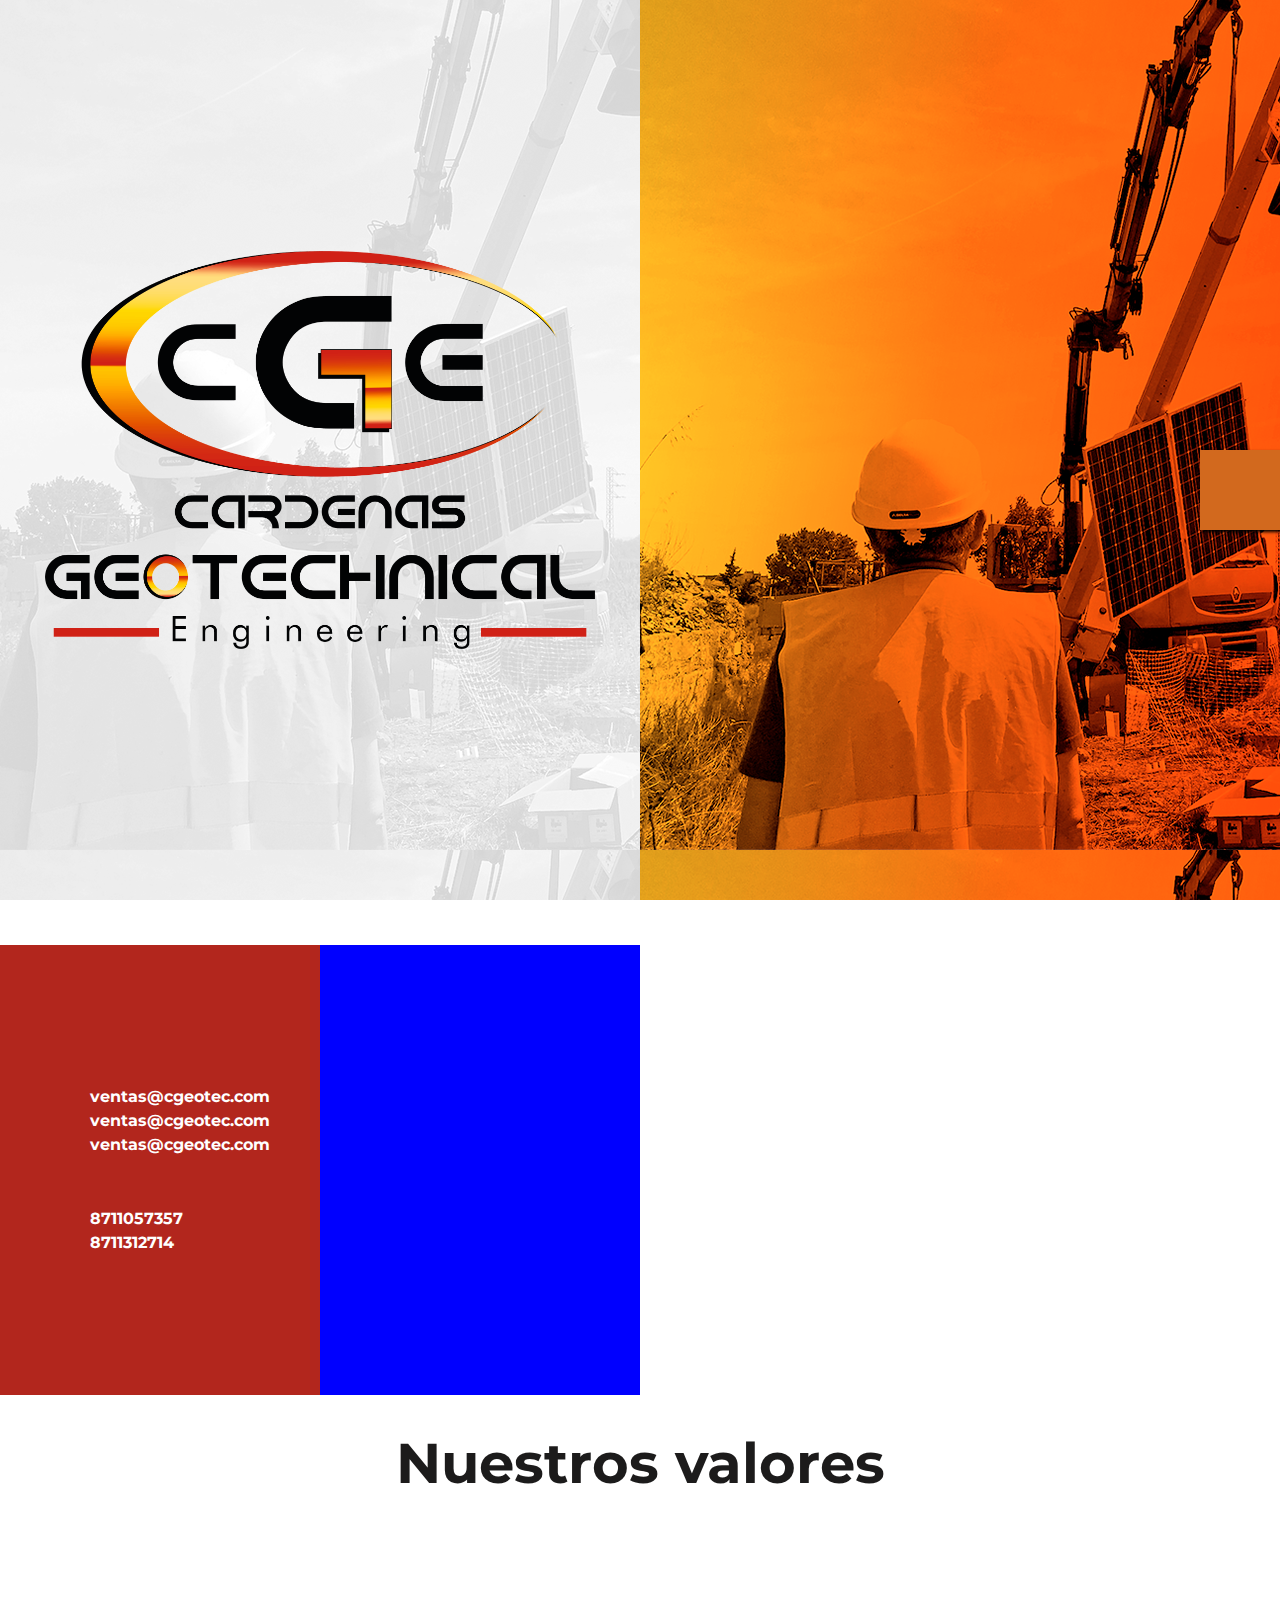
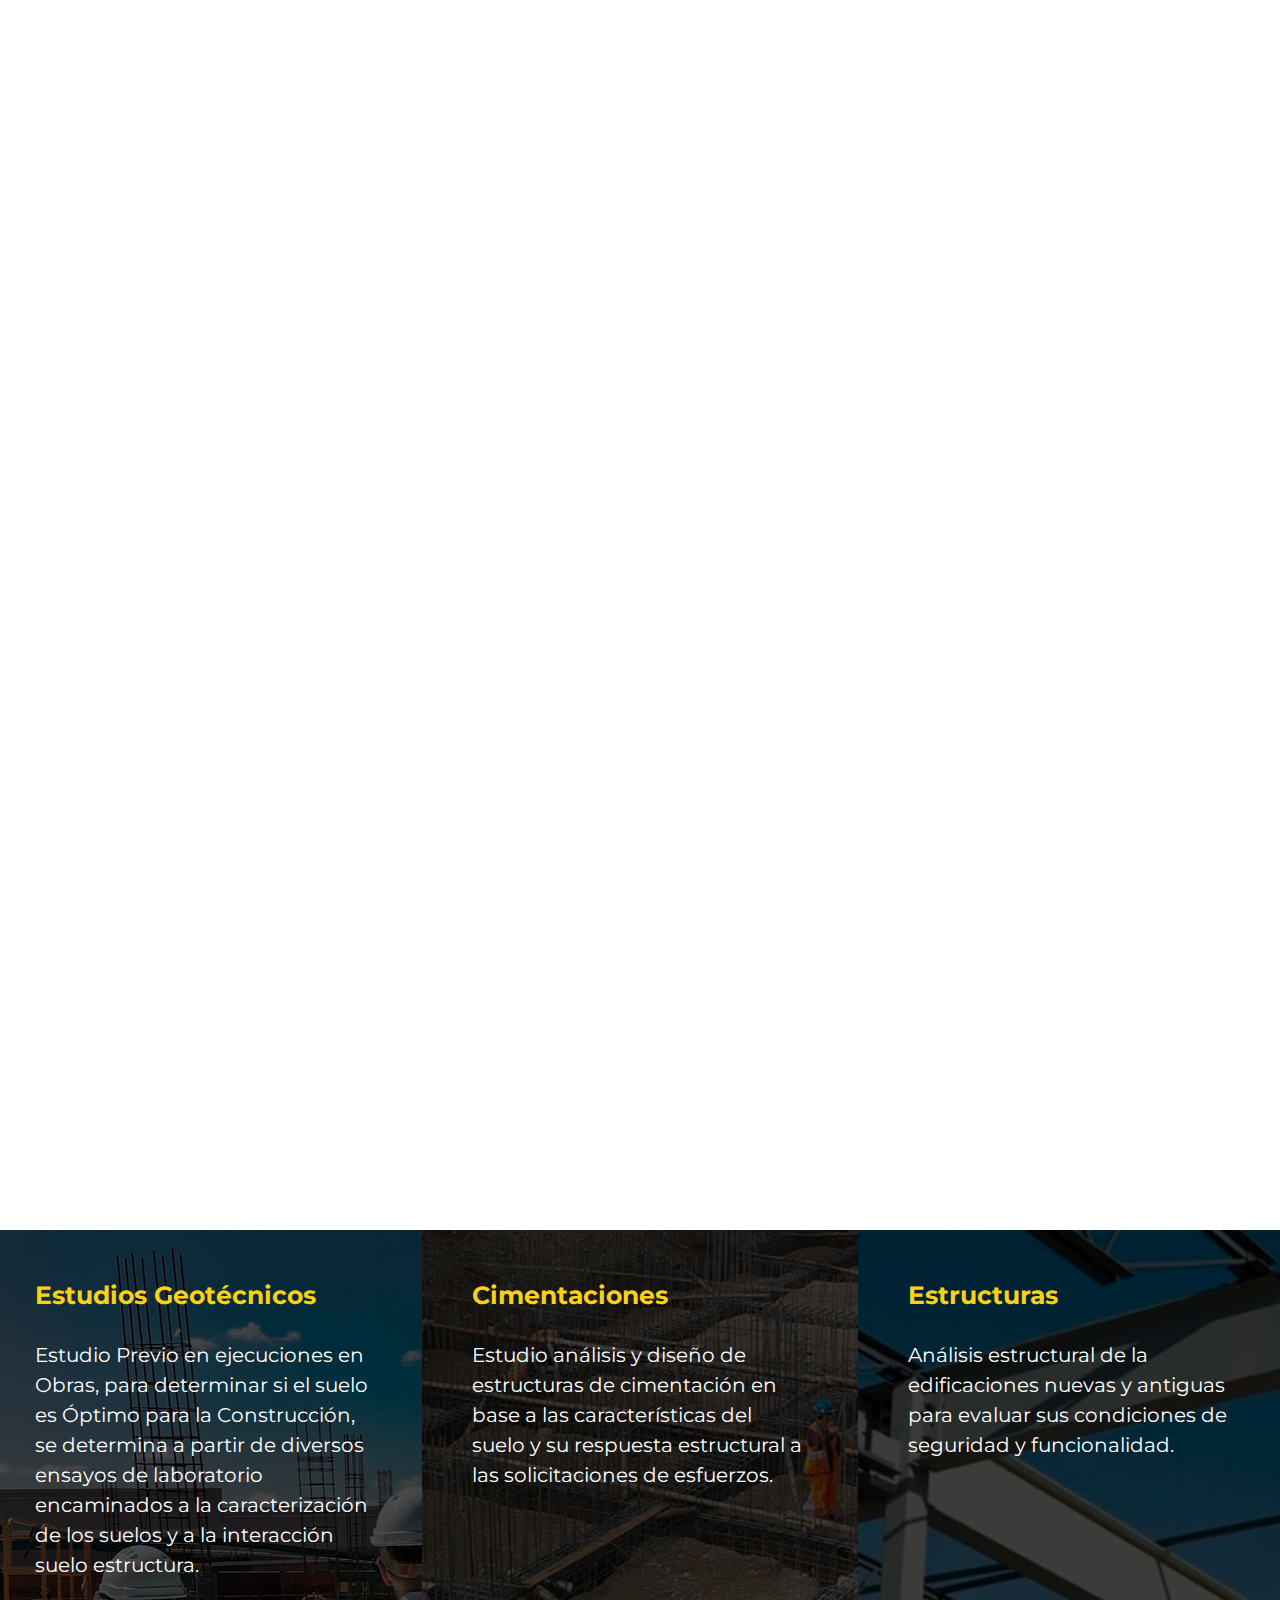
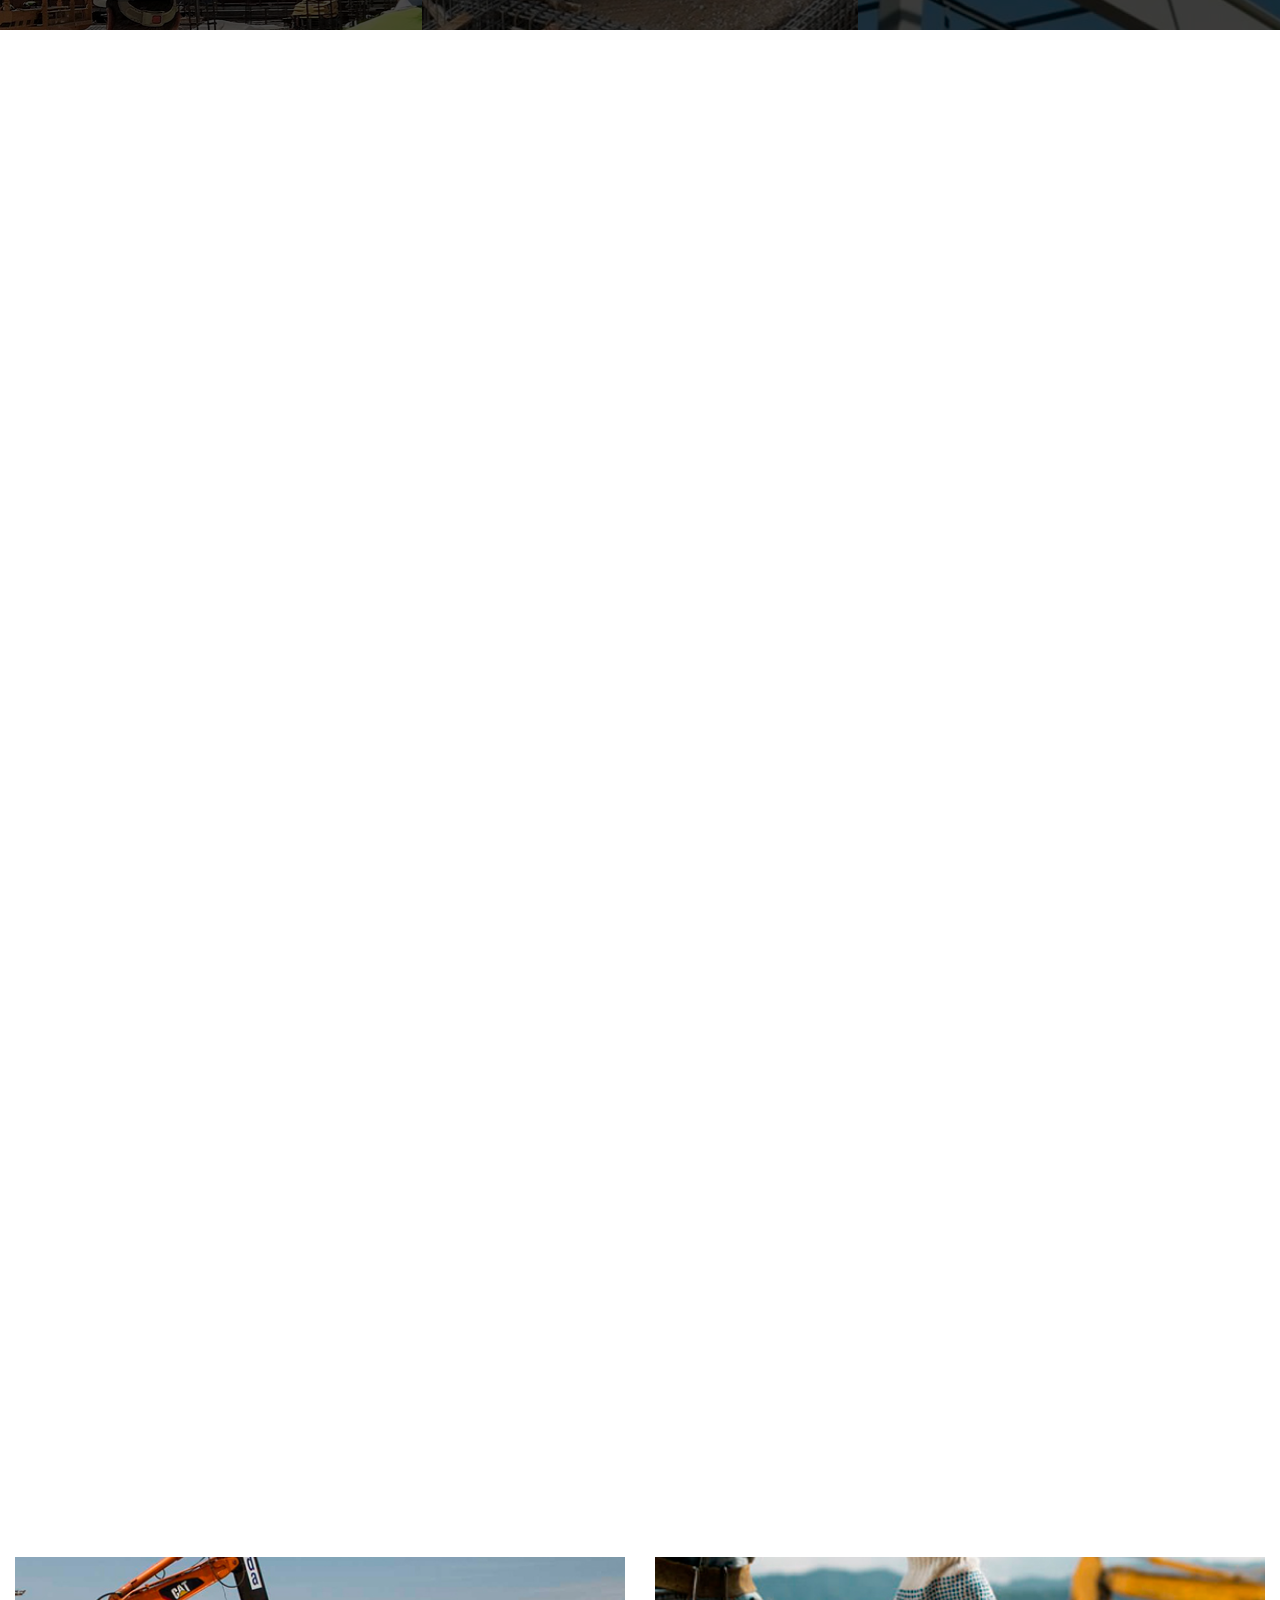
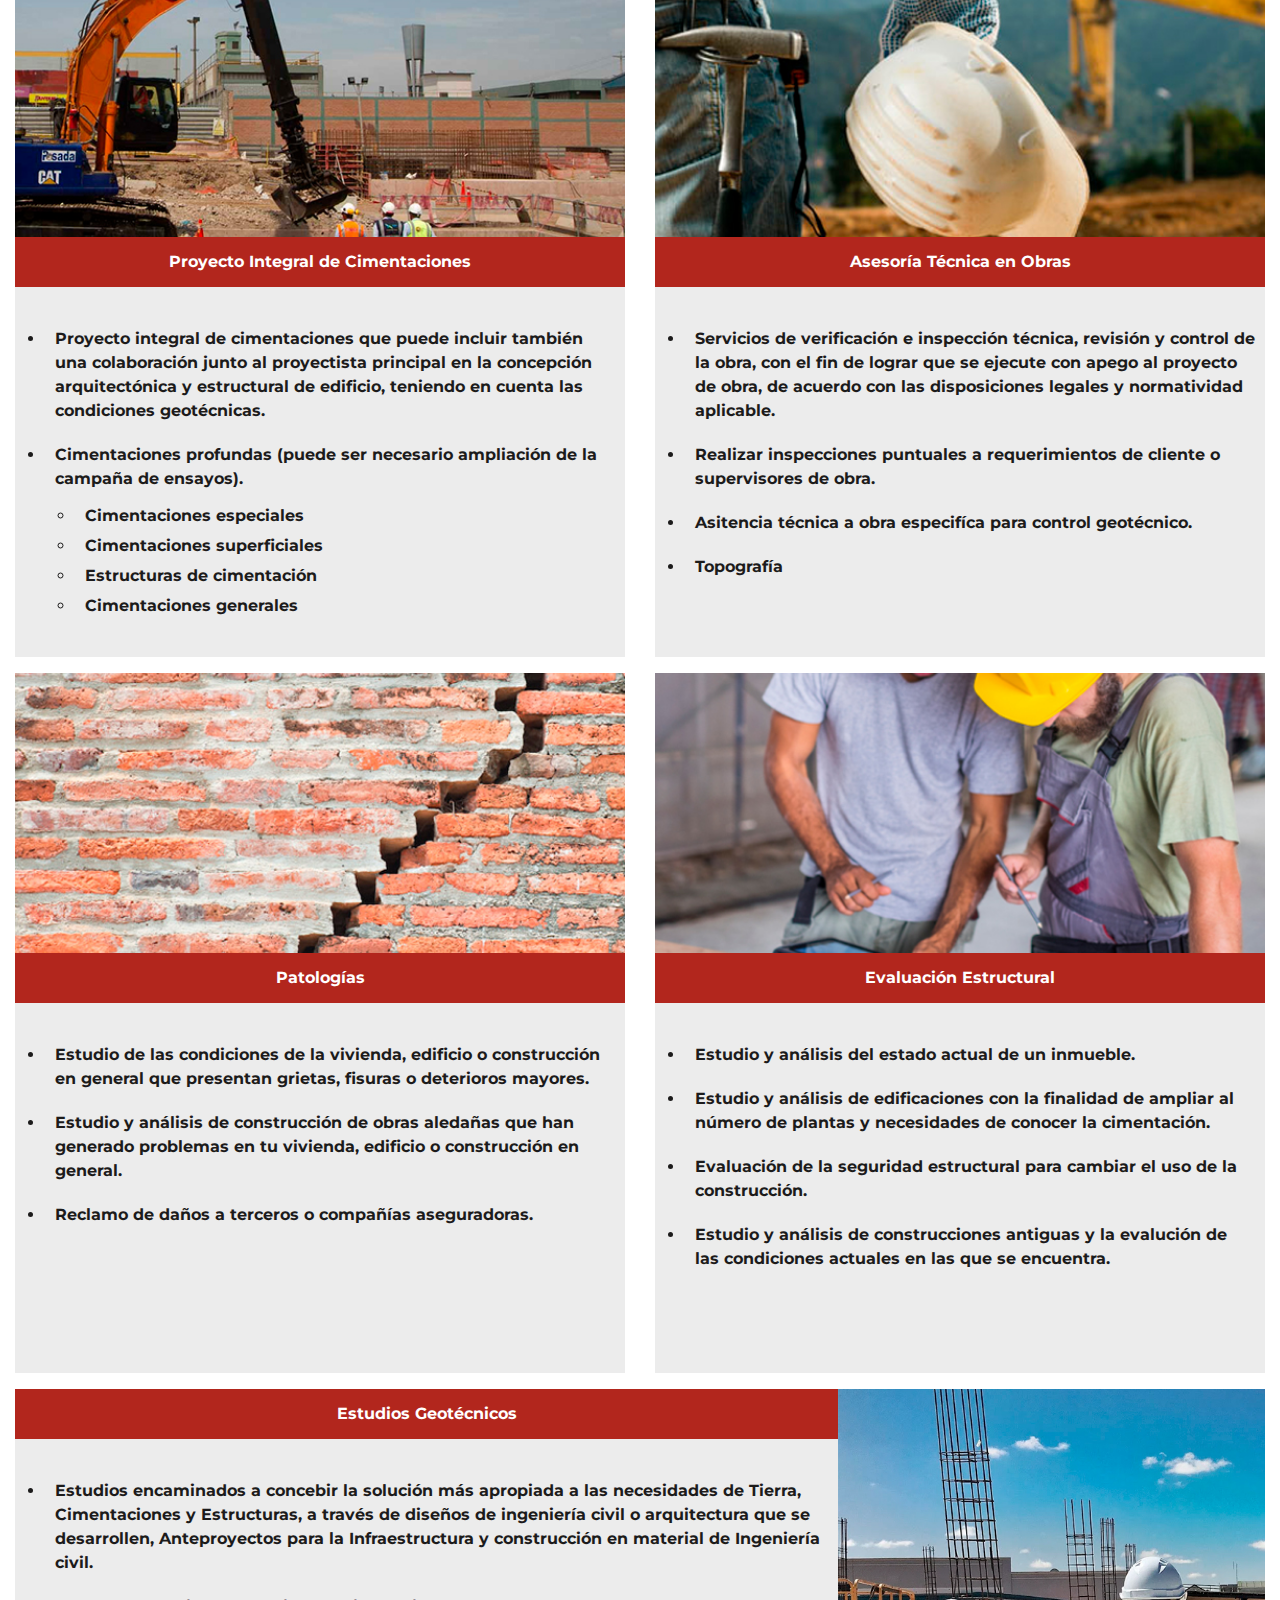
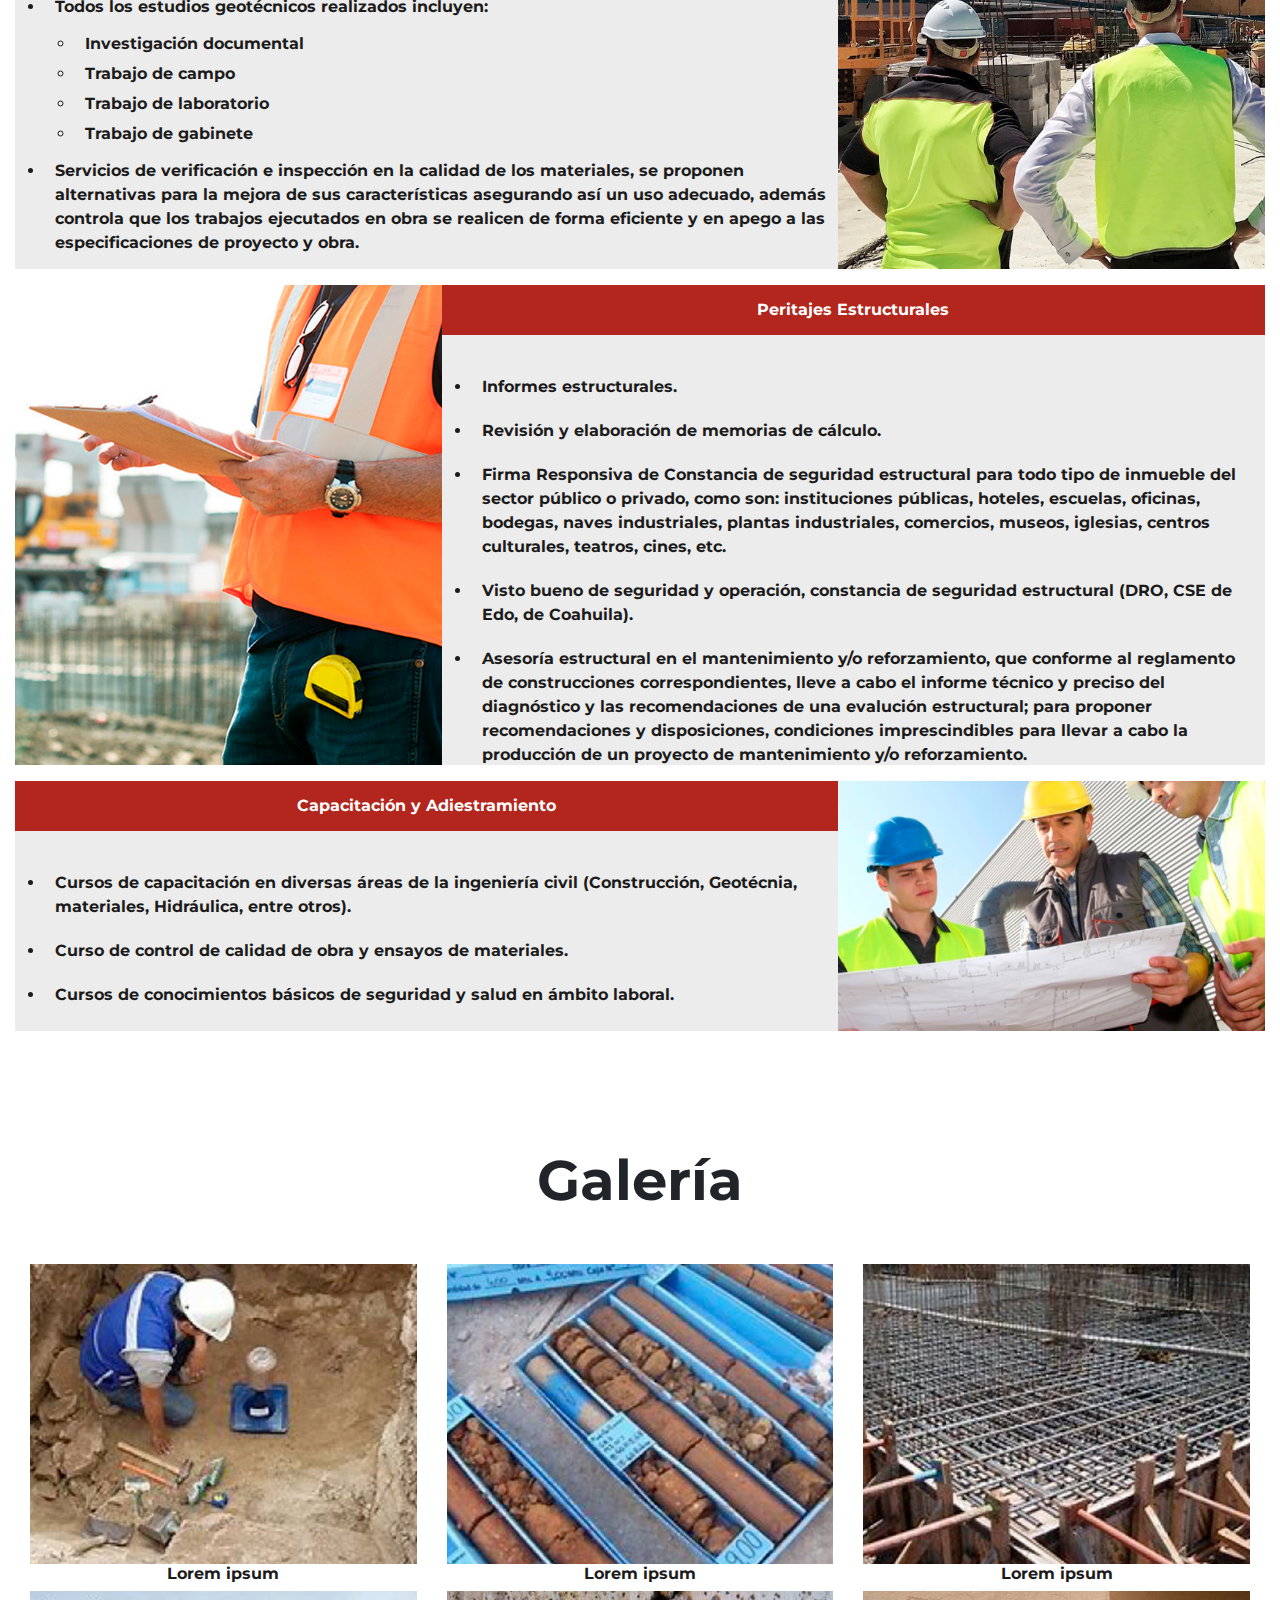
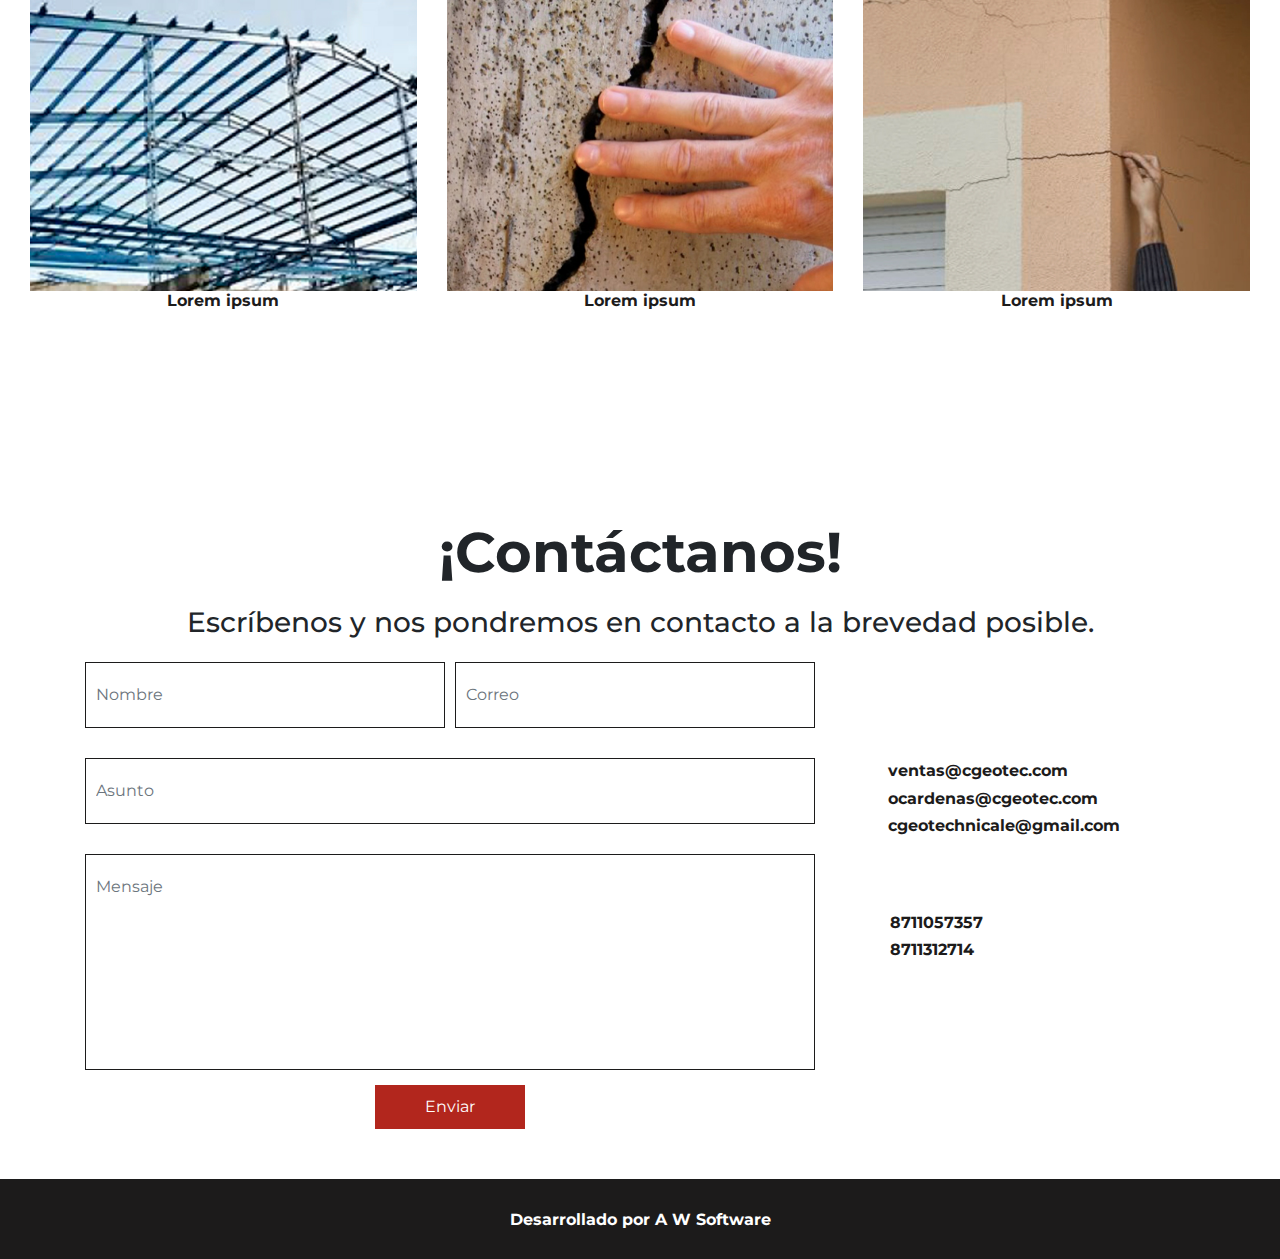
==== commit 98bcc1b0: "Ajustando info de los div animados del menu" ====
--- a/index.html
+++ b/index.html
@@ -28,7 +28,26 @@
             <div class="obrero obrero2"></div>
             <div id="img-men" class="img-men"></div>
             <div id="anima-correo" class="correo-tel">
-
+                <a class="link-correo" href="mailto:ventas@geotec.com">
+                    <i class="far fa-envelope"></i>
+                    <p>ventas@cgeotec.com</p>
+                </a>
+                <a class="link-correo" href="mailto:ventas@geotec.com">
+                    <i class="far fa-envelope"></i>
+                    <p>ventas@cgeotec.com</p>
+                </a>
+                <a class="link-correo" href="mailto:ventas@geotec.com" style="margin-bottom: 50px;">
+                    <i class="far fa-envelope"></i>
+                    <p>ventas@cgeotec.com</p>
+                </a>
+                <a class="link-correo" href="mailto:ventas@geotec.com">
+                    <i class="fas fa-phone"></i>
+                    <p>8711057357</p>
+                </a>
+                <a class="link-correo" href="mailto:ventas@geotec.com">
+                    <i class="fas fa-phone"></i>
+                    <p>8711312714</p>
+                </a>
             </div>
             <div id="anima-logo" class="logo-men">
 
--- a/css/estilos.css
+++ b/css/estilos.css
@@ -120,10 +120,17 @@
   top: 0;
   width: 50%;
   height: 50vh;
-  background: orange;
+  background-image: url("../assets/img/img-men.png");
+  background-position: center;
+  background-size: cover;
+  background-repeat: no-repeat;
   transition: all .9s ease-in-out;
   transform: translate3d(-110%, 0%, 0px);
   z-index: 110;
+}
+
+.img-men:hover {
+  transform: scale(1.03);
 }
 
 .correo-tel {
@@ -132,10 +139,29 @@
   bottom: 0;
   width: 25%;
   height: 50vh;
-  background: #000;
+  background: #b2261d;
   transition: all .9s ease-in-out;
   transform: translate3d(0%, 110%, 0px);
   z-index: 110;
+  display: flex;
+  flex-direction: column;
+  align-items: flex-start;
+  justify-content: center;
+  padding-left: 80px;
+}
+
+.correo-tel .link-correo {
+  display: flex;
+  color: #fff;
+}
+
+.correo-tel .link-correo i {
+  font-size: 25px;
+}
+
+.correo-tel .link-correo p {
+  font-size: 16px;
+  margin: 0 0 0 10px;
 }
 
 .logo-men {
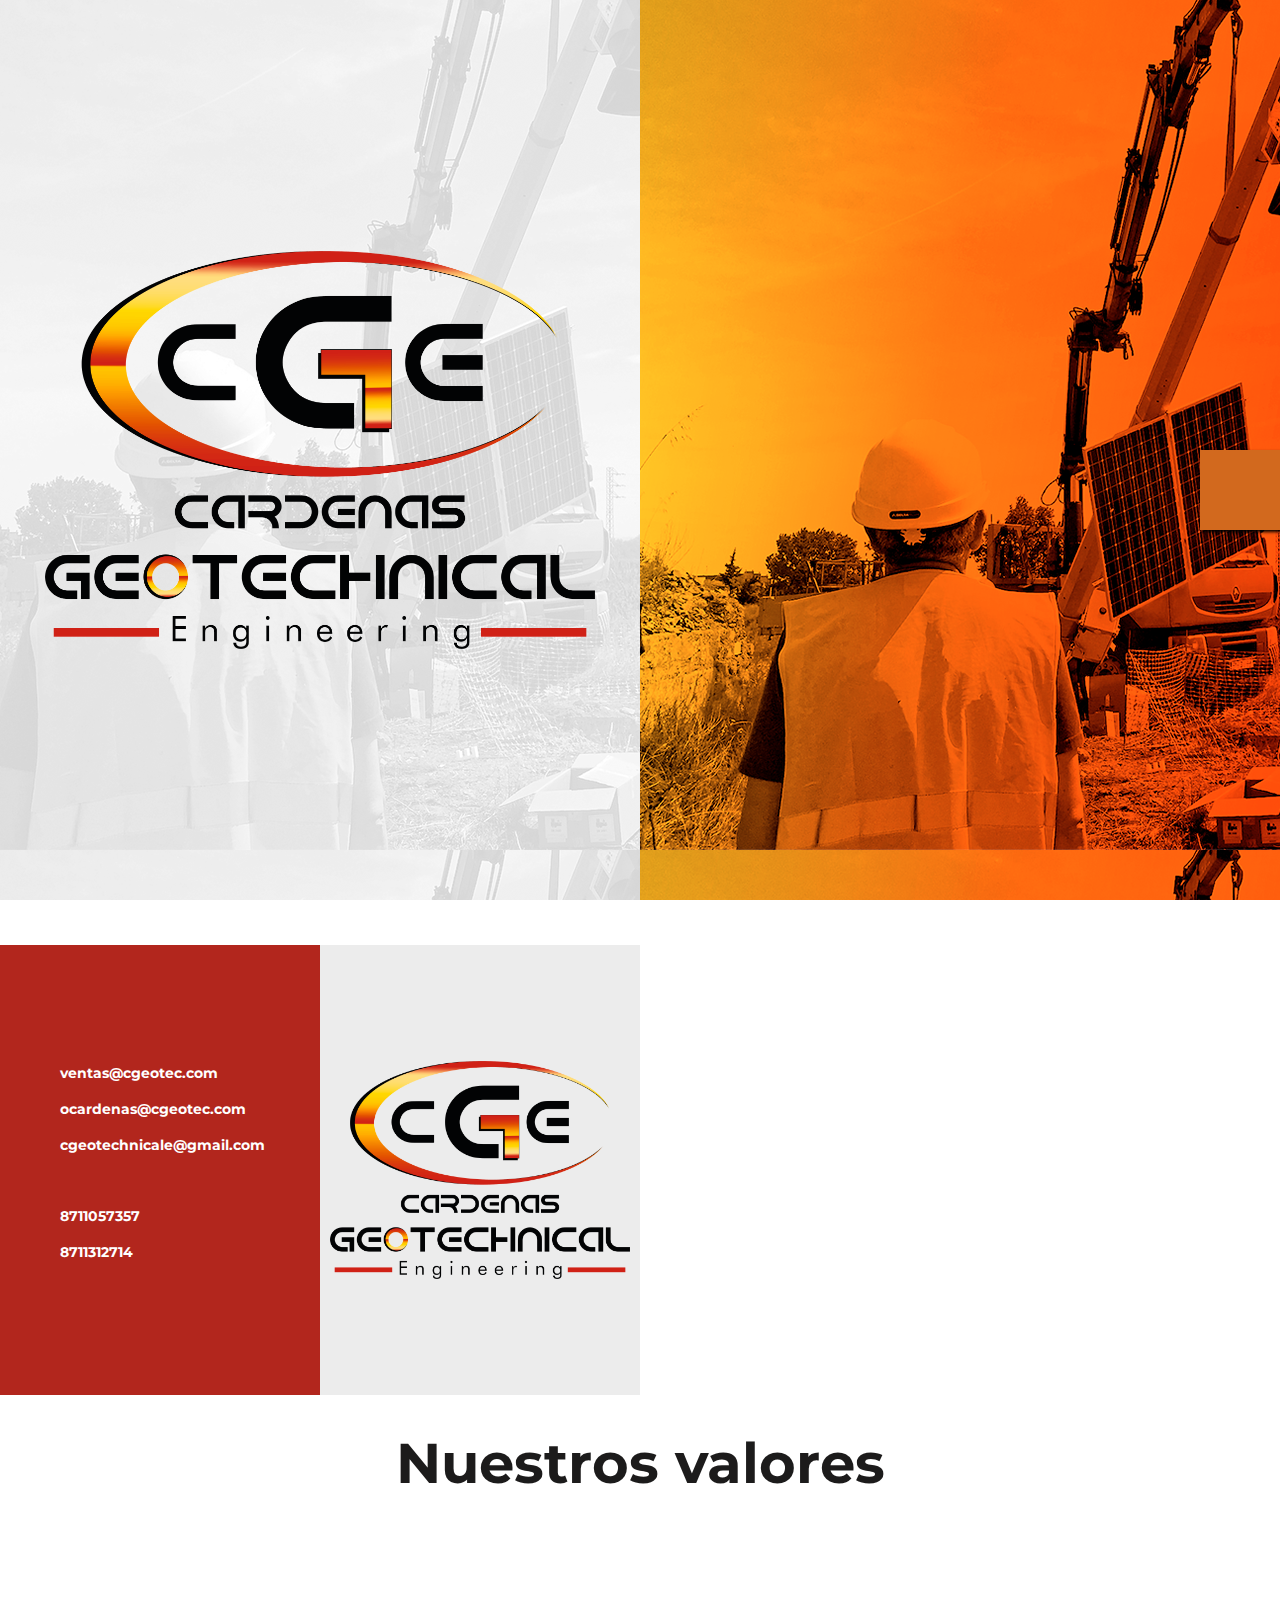
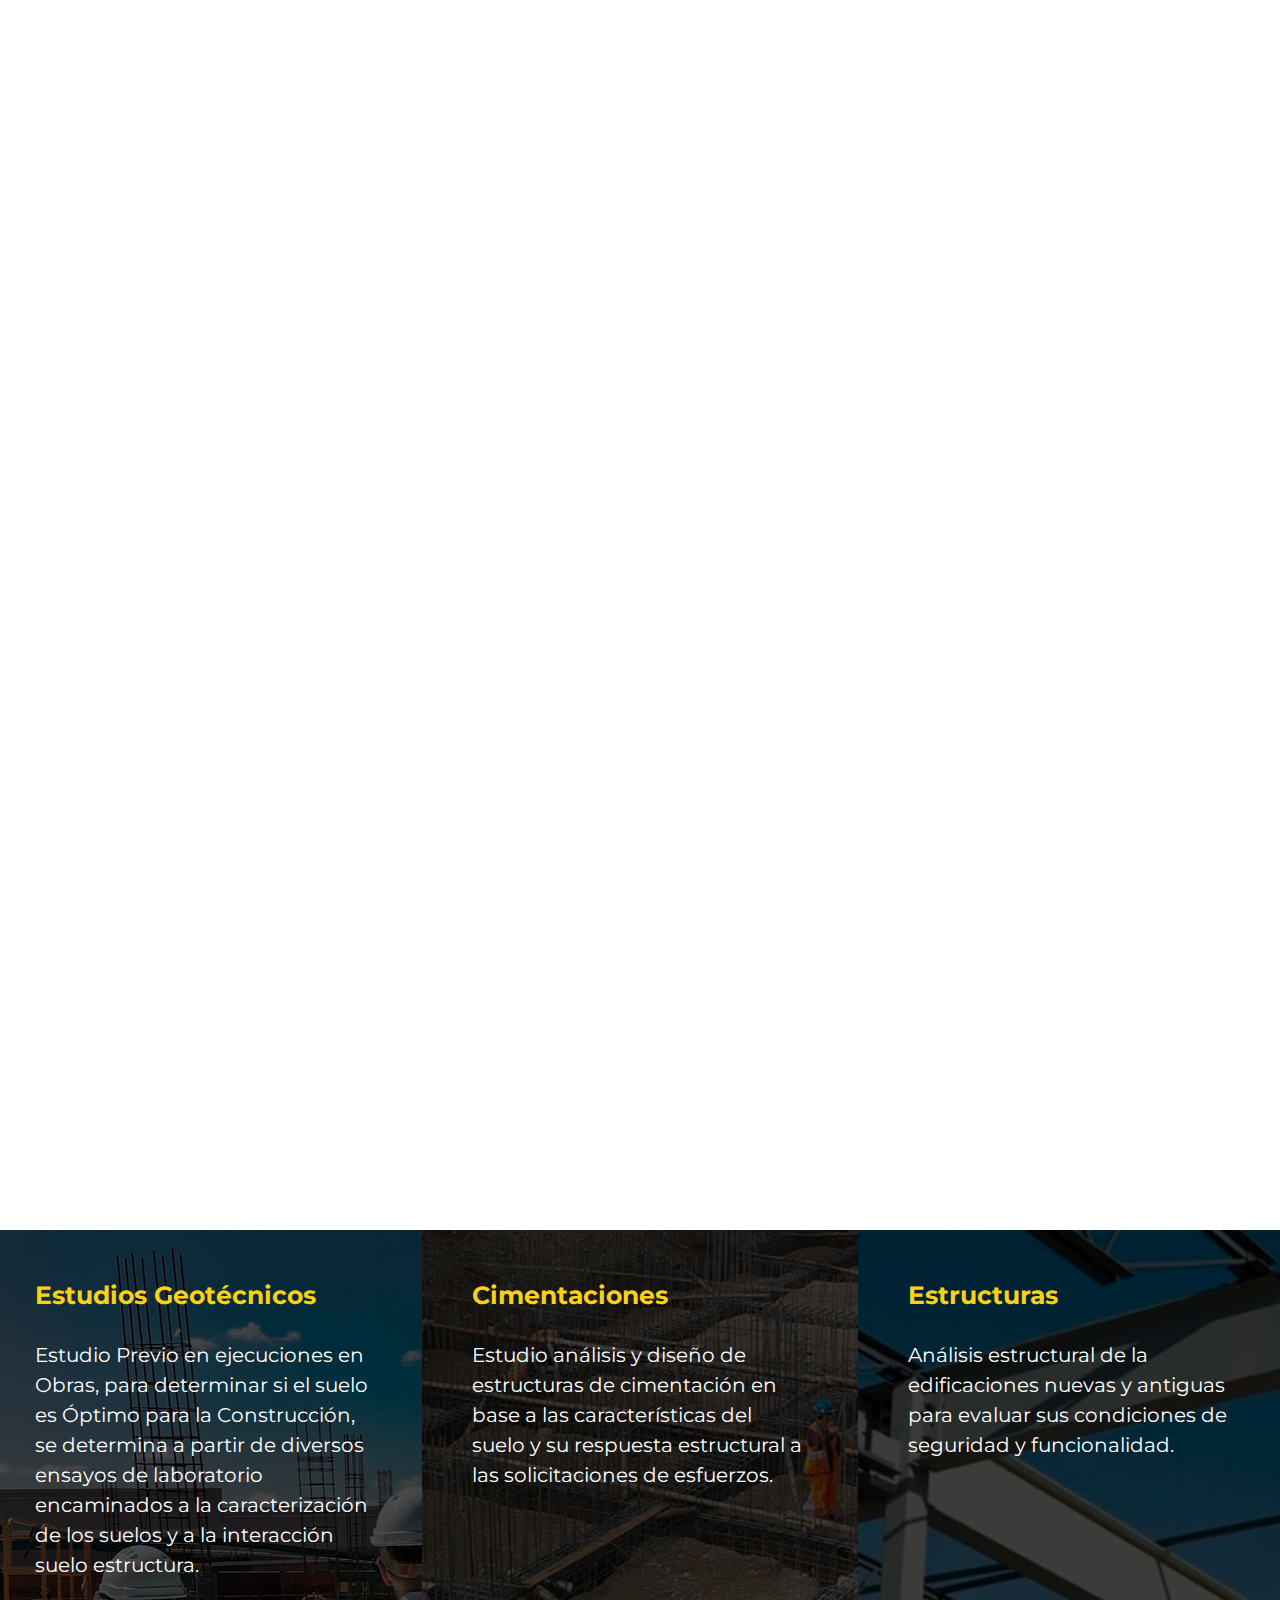
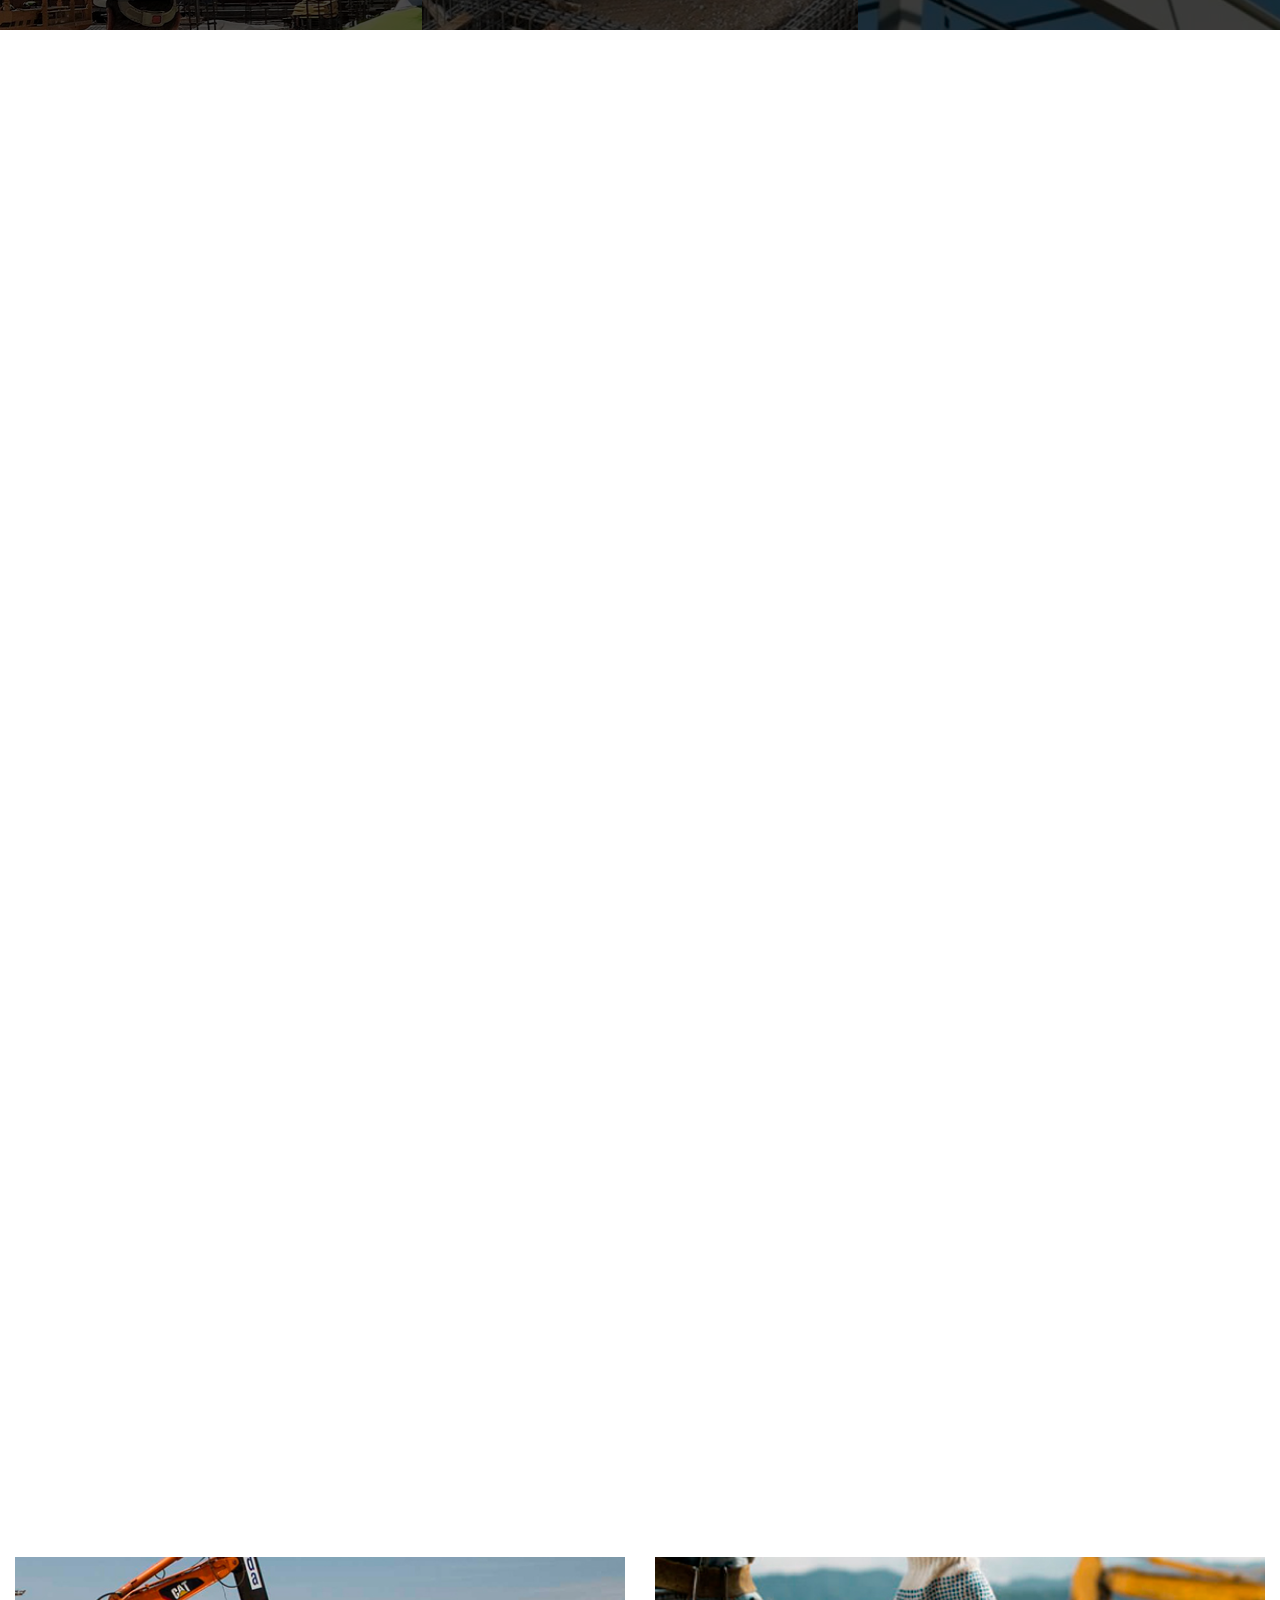
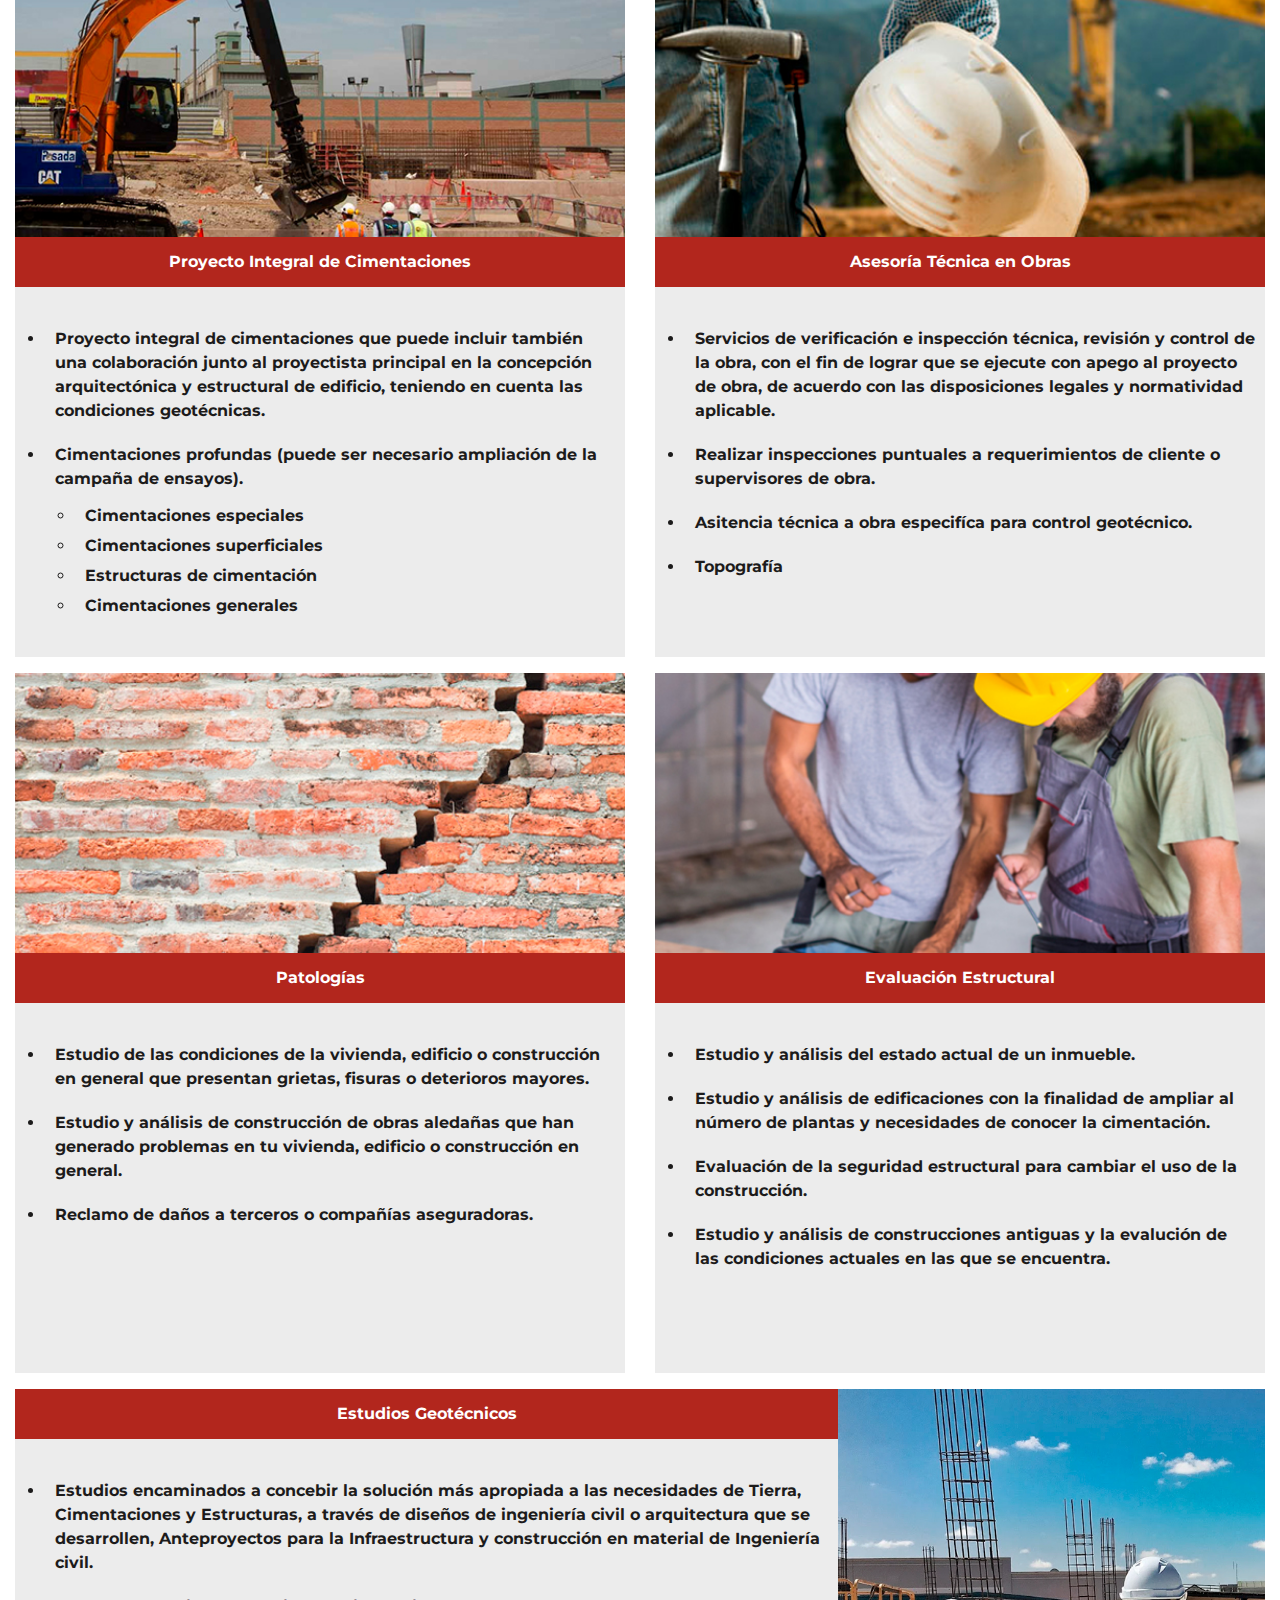
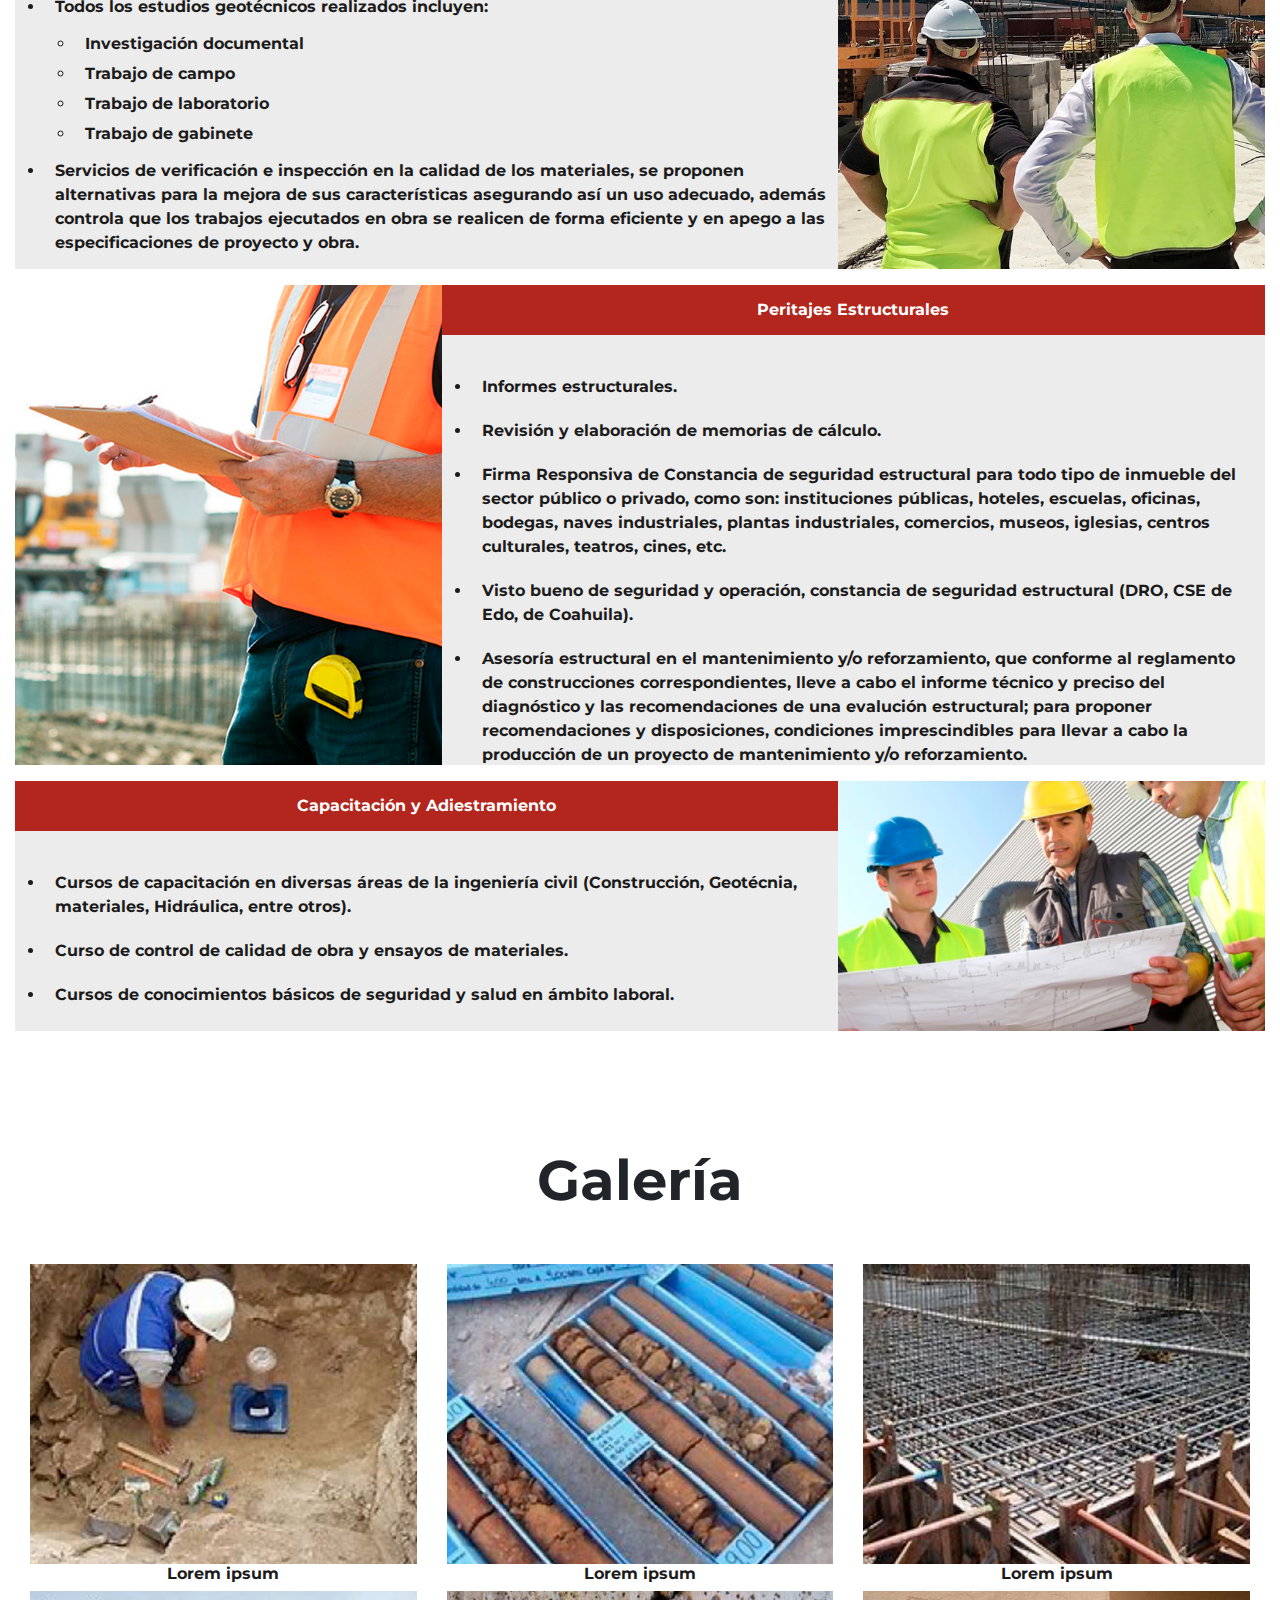
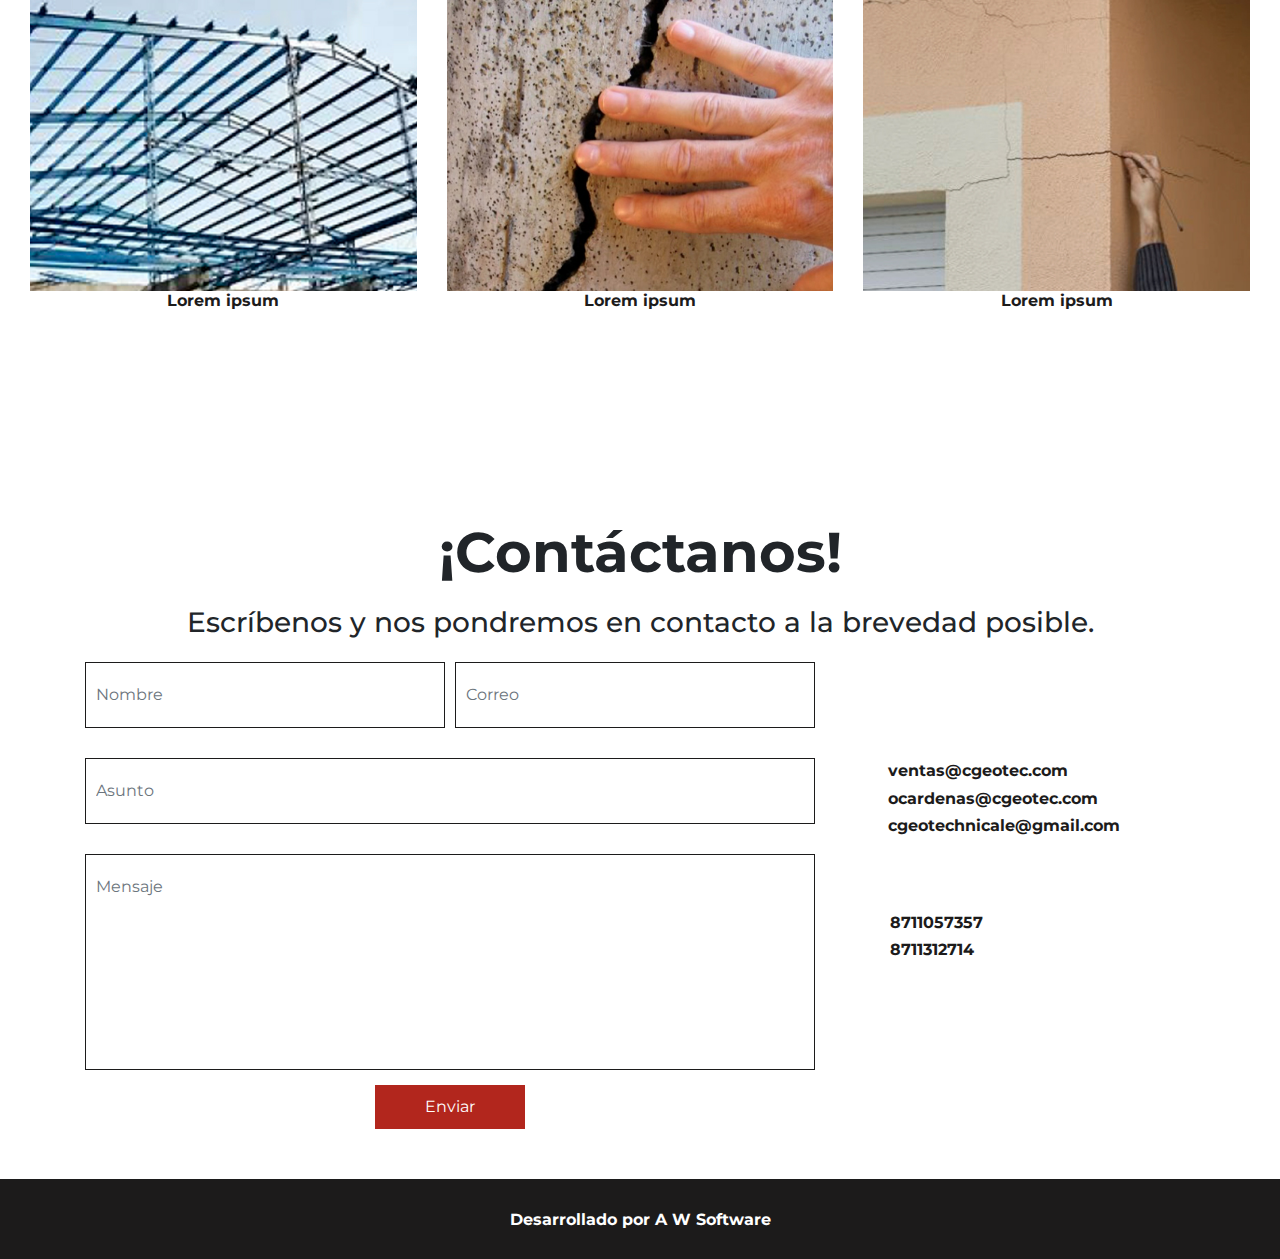
==== commit edc5f6a8: "Terminando animacion de menu e informacion del mismo" ====
--- a/index.html
+++ b/index.html
@@ -32,25 +32,25 @@
                     <i class="far fa-envelope"></i>
                     <p>ventas@cgeotec.com</p>
                 </a>
-                <a class="link-correo" href="mailto:ventas@geotec.com">
+                <a class="link-correo" href="mailto:ocardenas@cgeotec.com">
                     <i class="far fa-envelope"></i>
-                    <p>ventas@cgeotec.com</p>
+                    <p>ocardenas@cgeotec.com</p>
                 </a>
-                <a class="link-correo" href="mailto:ventas@geotec.com" style="margin-bottom: 50px;">
+                <a class="link-correo" href="mailto:cgeotechnicale@gmail.com<" style="margin-bottom: 50px;">
                     <i class="far fa-envelope"></i>
-                    <p>ventas@cgeotec.com</p>
+                    <p>cgeotechnicale@gmail.com</p>
                 </a>
-                <a class="link-correo" href="mailto:ventas@geotec.com">
+                <a class="link-correo" href="tel:8711057357">
                     <i class="fas fa-phone"></i>
                     <p>8711057357</p>
                 </a>
-                <a class="link-correo" href="mailto:ventas@geotec.com">
+                <a class="link-correo" href="tel:8711312714">
                     <i class="fas fa-phone"></i>
                     <p>8711312714</p>
                 </a>
             </div>
             <div id="anima-logo" class="logo-men">
-
+                <img src="assets/img/logotipo.png" alt="Logo CGE">
             </div>
             <div id="items" class="items">
                 <ul id="link">
--- a/css/estilos.css
+++ b/css/estilos.css
@@ -76,9 +76,21 @@
   font-weight: bold;
 }
 
+@media screen and (max-width: 767px) {
+  .caja-obreros {
+    flex-wrap: wrap;
+  }
+}
+
 .caja-obreros .obrero {
   width: 50%;
   height: 100%;
+}
+
+@media screen and (max-width: 767px) {
+  .caja-obreros .obrero {
+    width: 100%;
+  }
 }
 
 .caja-obreros .obrero1 {
@@ -103,6 +115,12 @@
 
 .caja-obreros .obrero2 {
   background-image: url("../assets/img/imagen_2.png");
+}
+
+@media screen and (max-width: 767px) {
+  .caja-obreros .obrero2 {
+    display: none;
+  }
 }
 
 .menu {
@@ -131,6 +149,12 @@
 
 .img-men:hover {
   transform: scale(1.03);
+}
+
+@media screen and (max-width: 767px) {
+  .img-men {
+    display: none;
+  }
 }
 
 .correo-tel {
@@ -147,49 +171,78 @@
   flex-direction: column;
   align-items: flex-start;
   justify-content: center;
-  padding-left: 80px;
+  padding-left: 50px;
 }
 
 .correo-tel .link-correo {
   display: flex;
   color: #fff;
+  margin-bottom: 15px;
 }
 
 .correo-tel .link-correo i {
-  font-size: 25px;
+  font-size: 20px;
 }
 
 .correo-tel .link-correo p {
-  font-size: 16px;
+  font-size: 14px;
   margin: 0 0 0 10px;
+}
+
+@media screen and (max-width: 767px) {
+  .correo-tel {
+    display: none;
+  }
 }
 
 .logo-men {
   position: fixed;
   left: 25%;
   bottom: 0;
-  background: blue;
+  background: #ececec;
   width: 25%;
   height: 50vh;
   transition: all .9s ease-in-out;
   transform: translate3d(0%, 110%, 0px);
   z-index: 110;
+  display: flex;
+  align-items: center;
+  justify-content: center;
+}
+
+.logo-men img {
+  width: 300px;
+  height: 300px;
+  object-fit: contain;
+}
+
+@media screen and (max-width: 767px) {
+  .logo-men {
+    display: none;
+  }
 }
 
 .items {
   position: fixed;
   right: 0px;
   width: 50%;
-  height: 100%;
+  height: 100vh;
   background: black;
   transition: all .9s ease-in-out;
-  transform: translate3d(0px, -100vh, 0px);
+  transform: translate3d(0px, -110vh, 0px);
   z-index: 110;
   display: flex;
   align-items: center;
   justify-content: flex-start;
   padding-left: 100px;
   text-align: justify;
+}
+
+@media screen and (max-width: 767px) {
+  .items {
+    width: 100%;
+    padding-left: 50px;
+  }
 }
 
 .items a li {
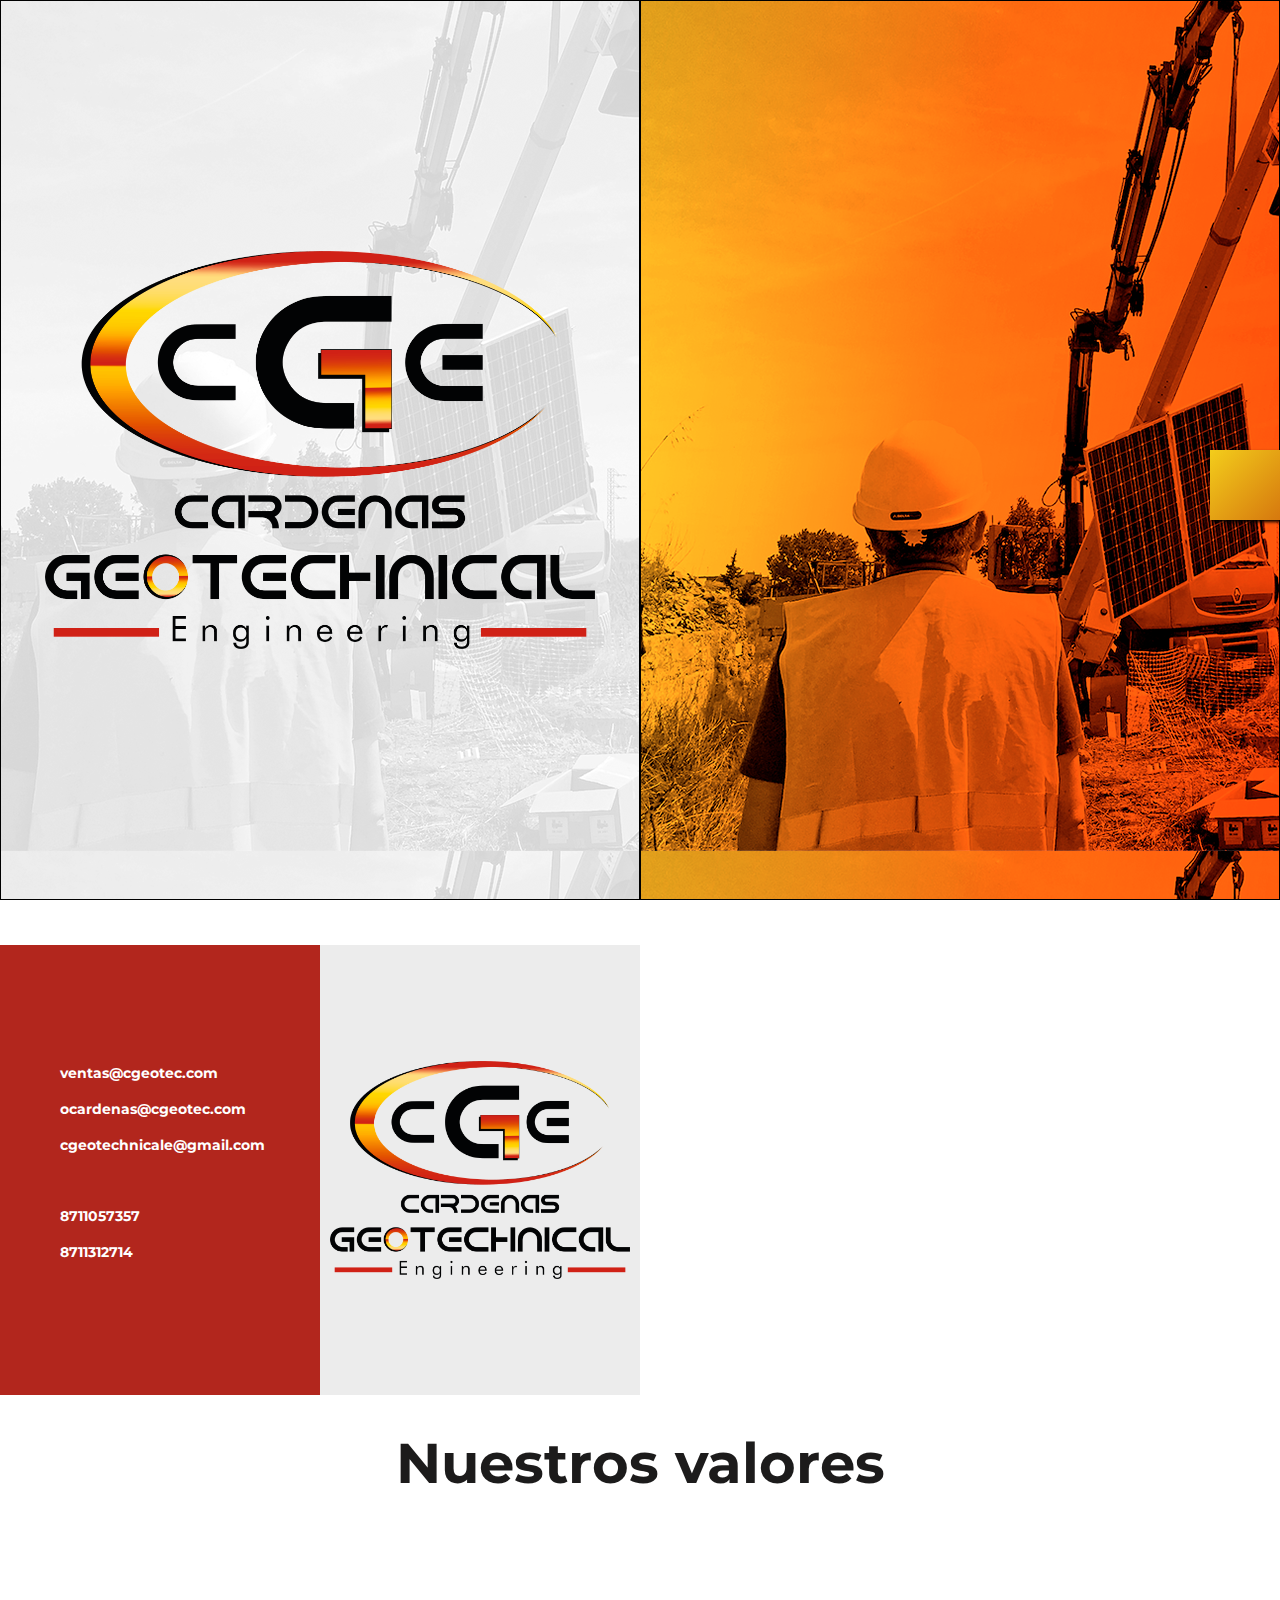
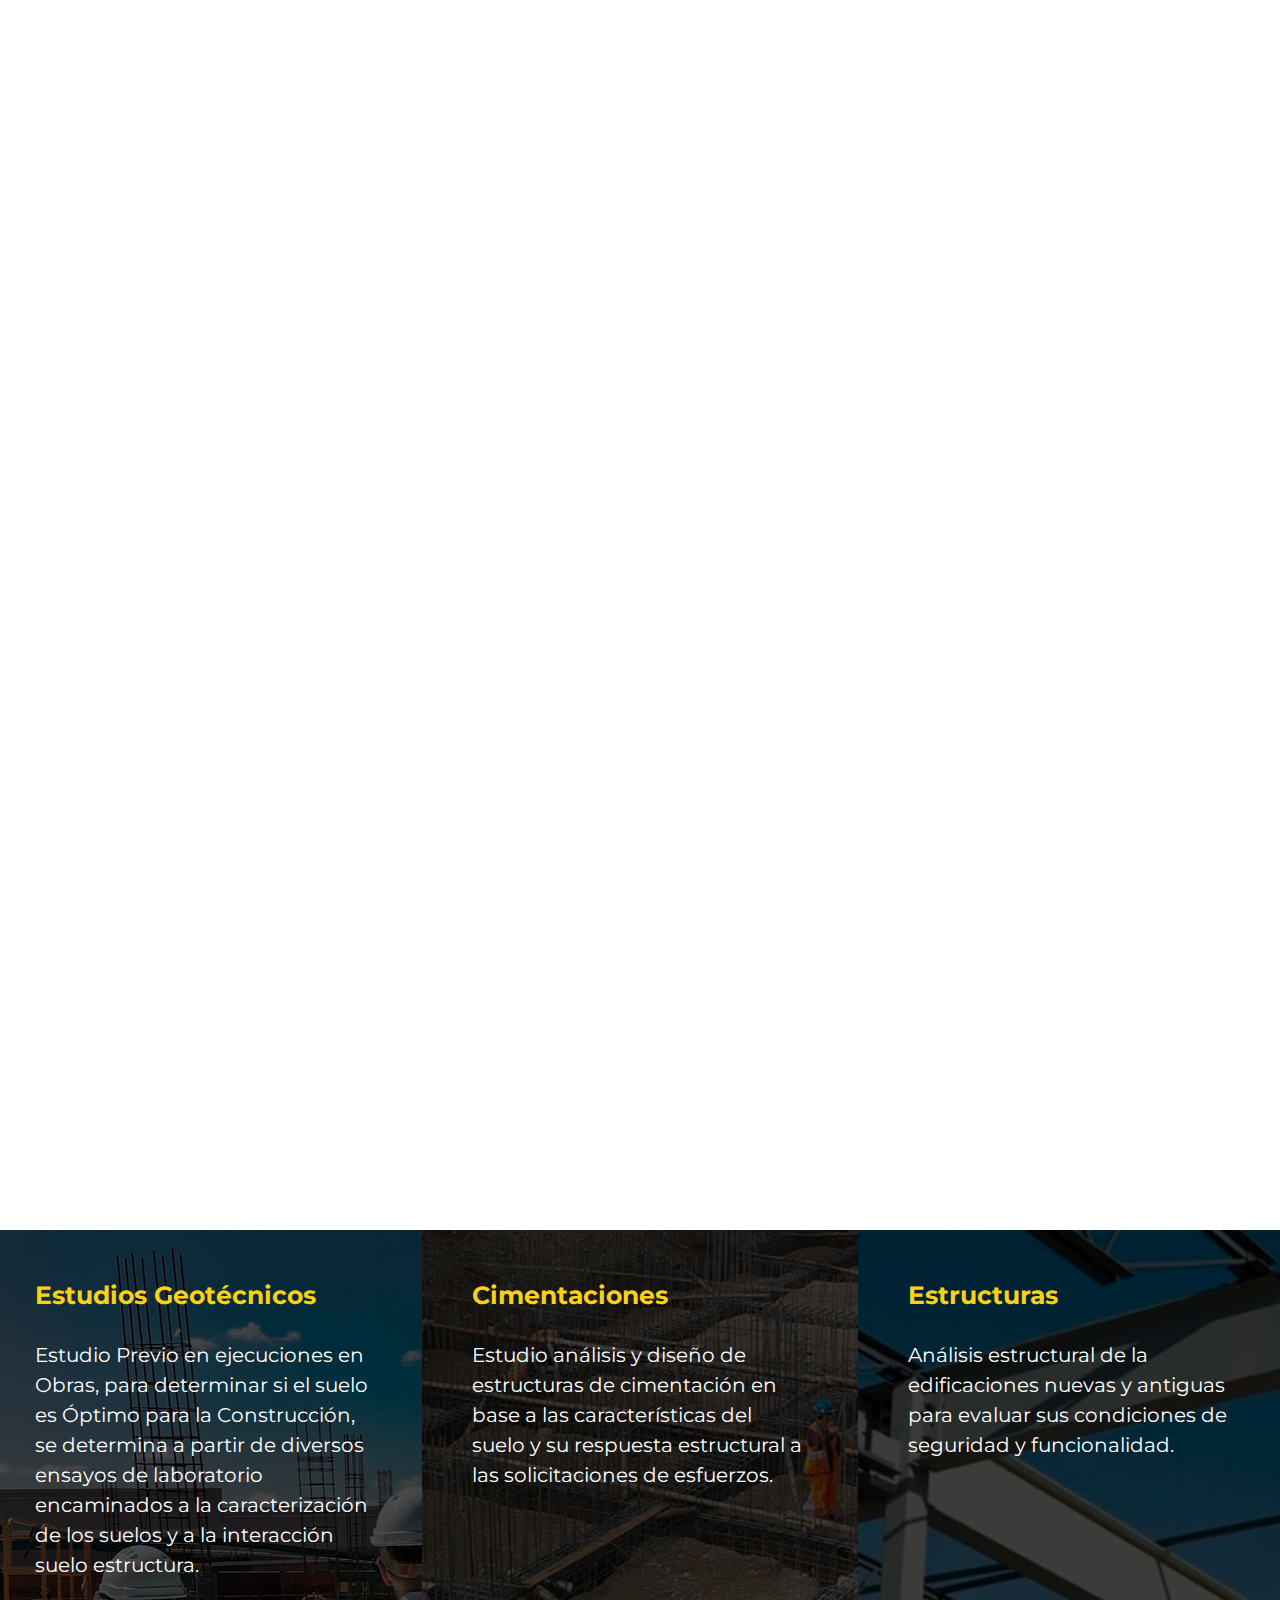
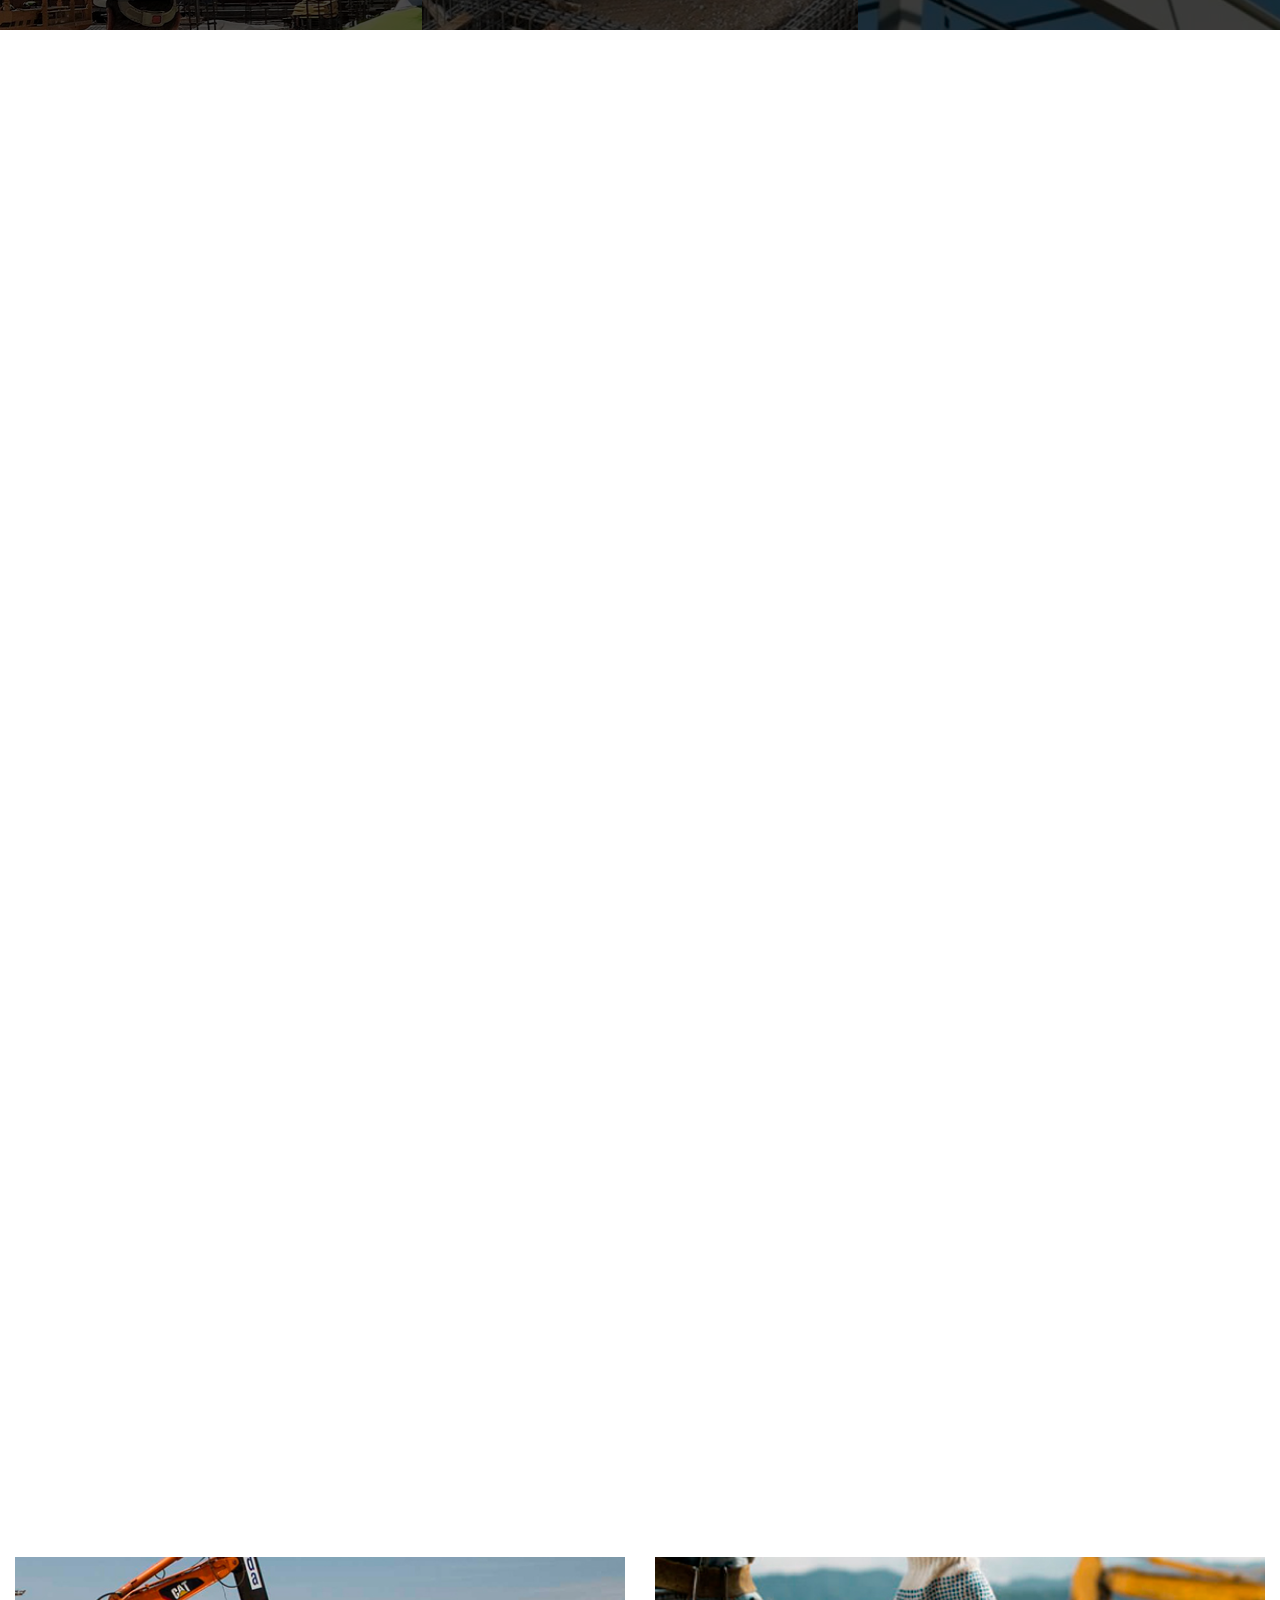
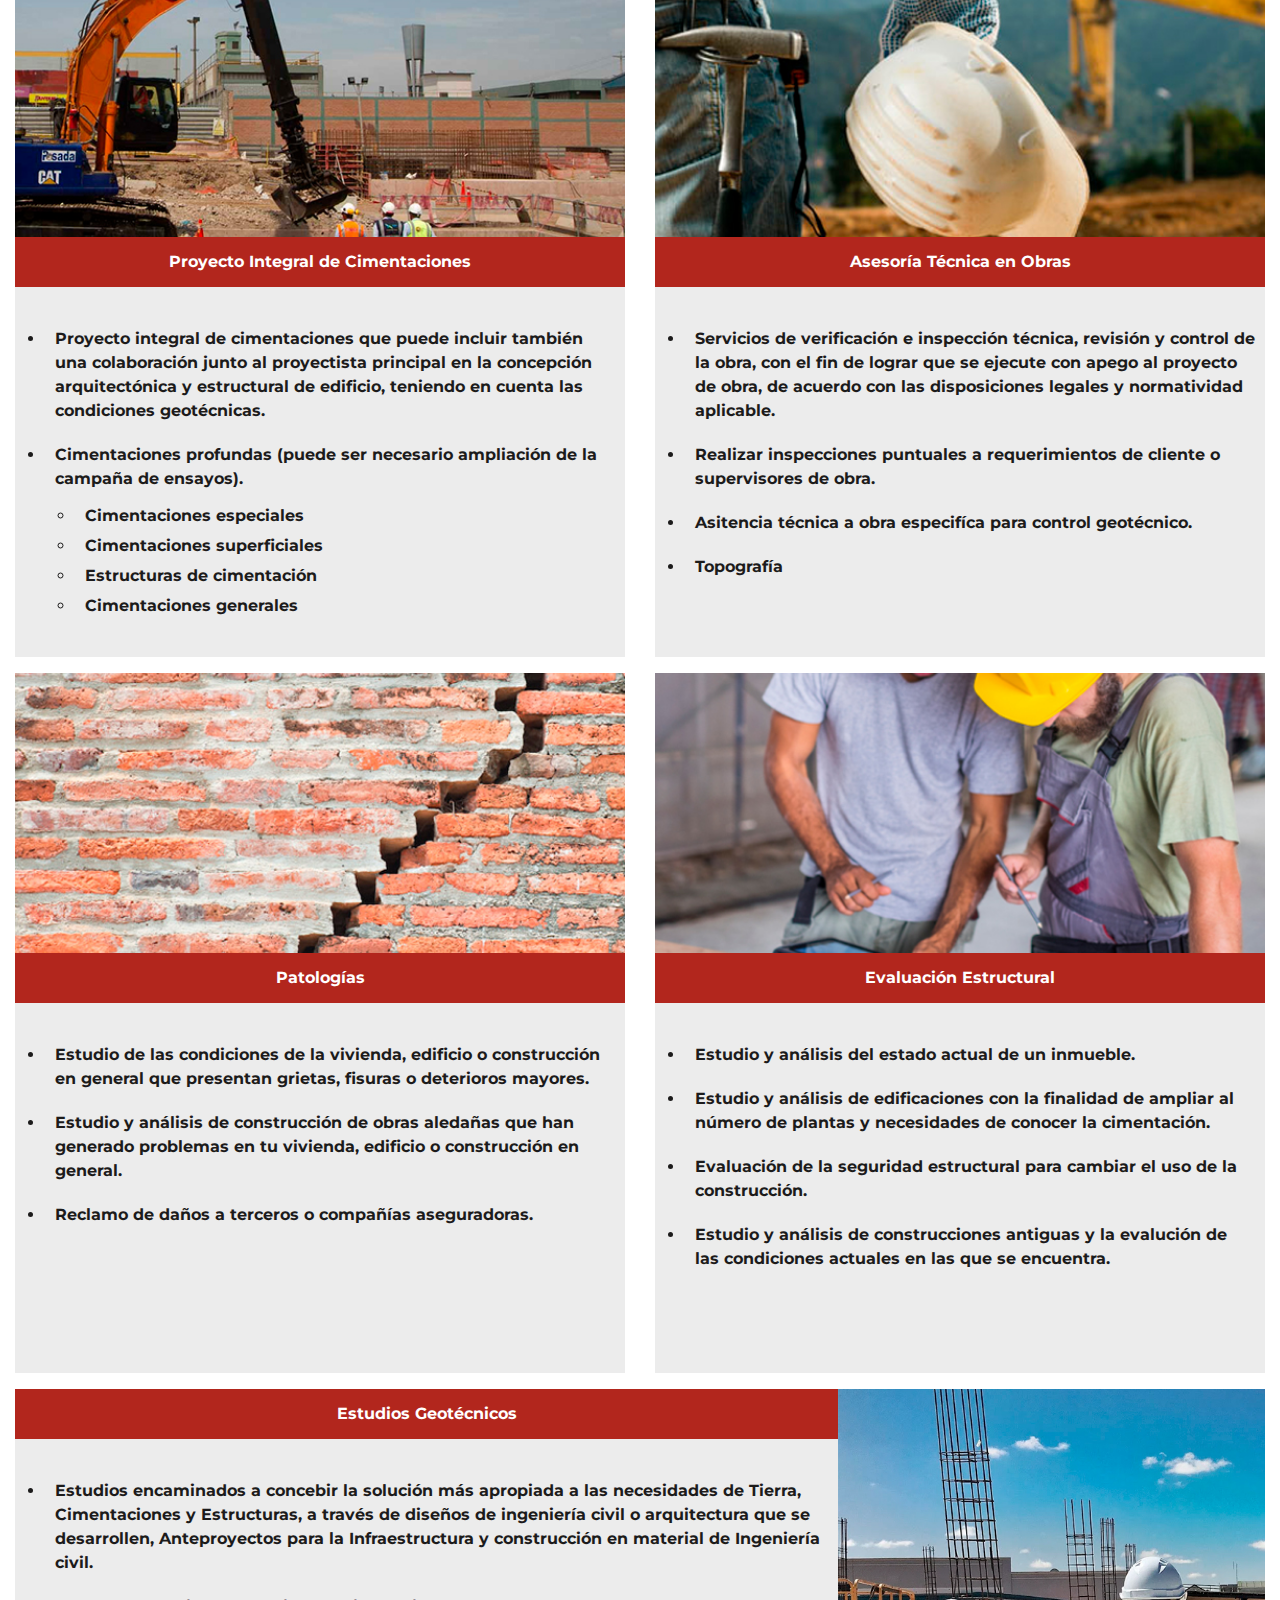
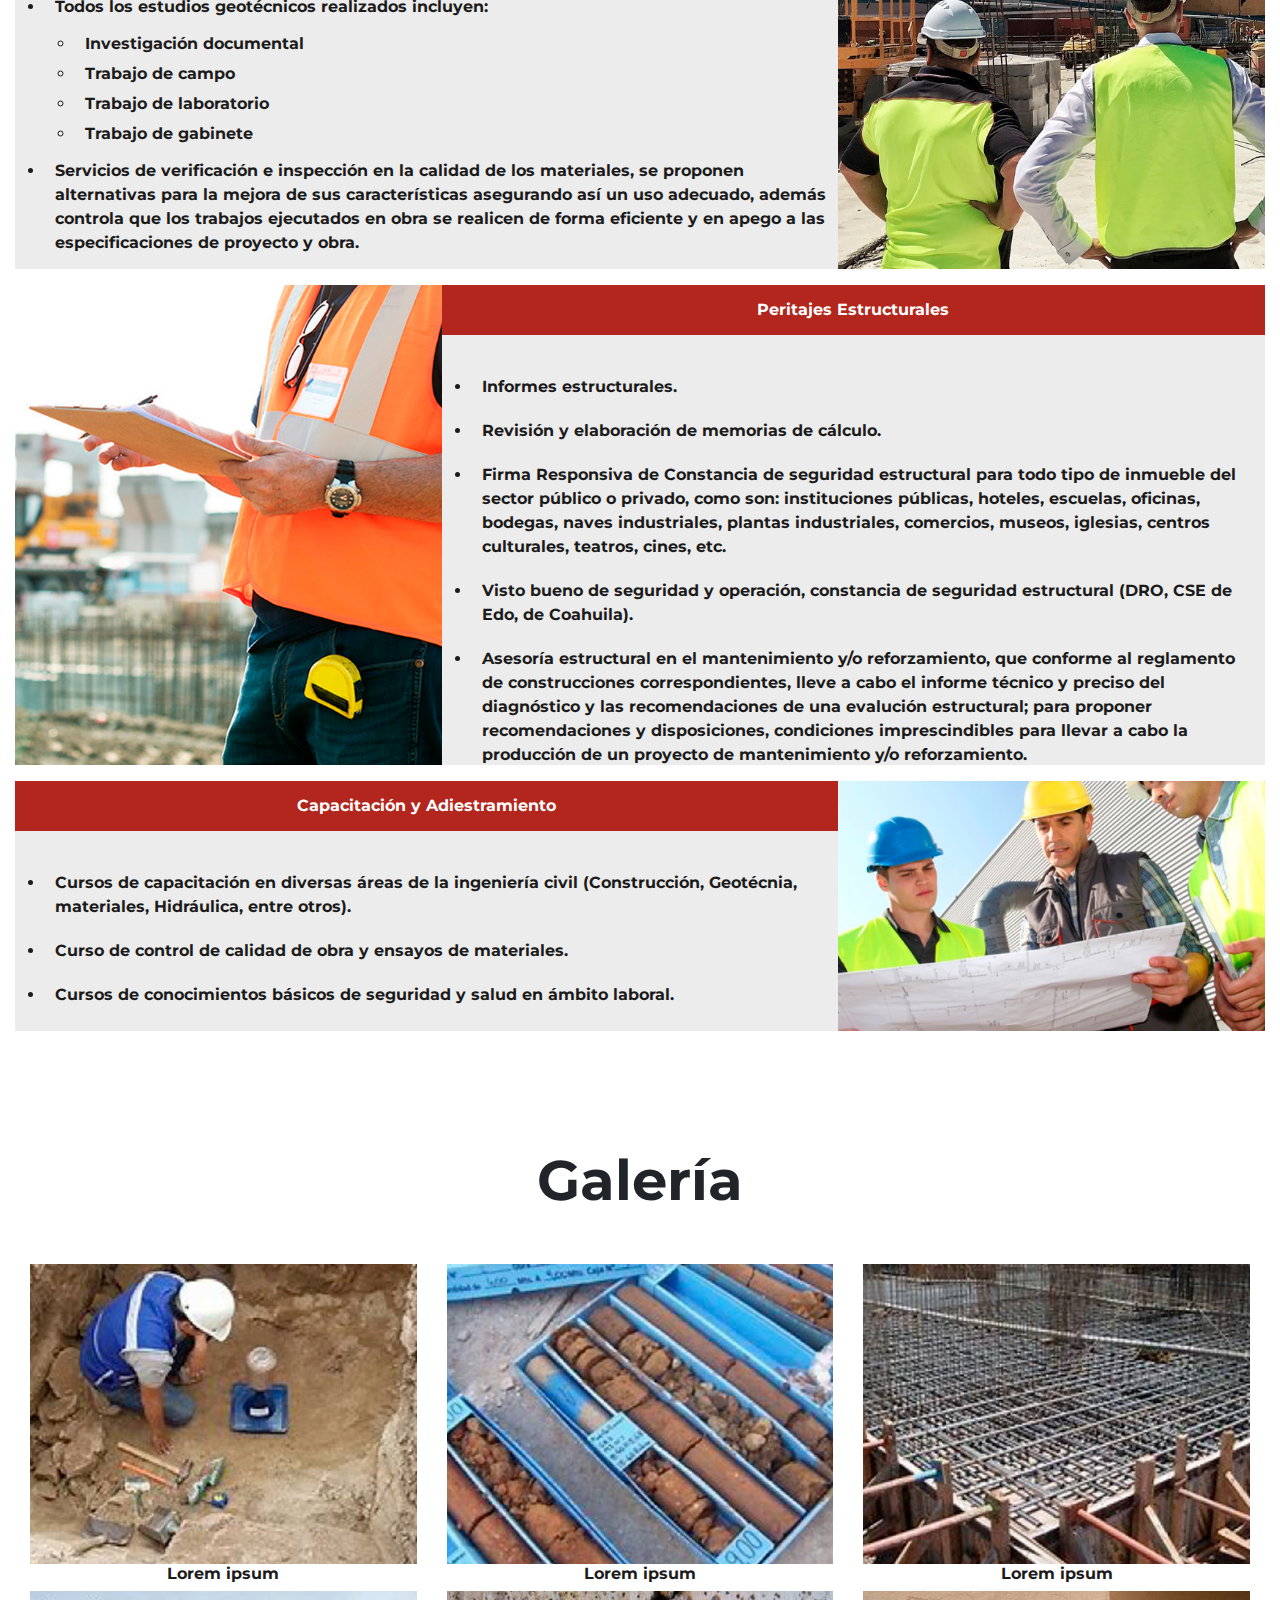
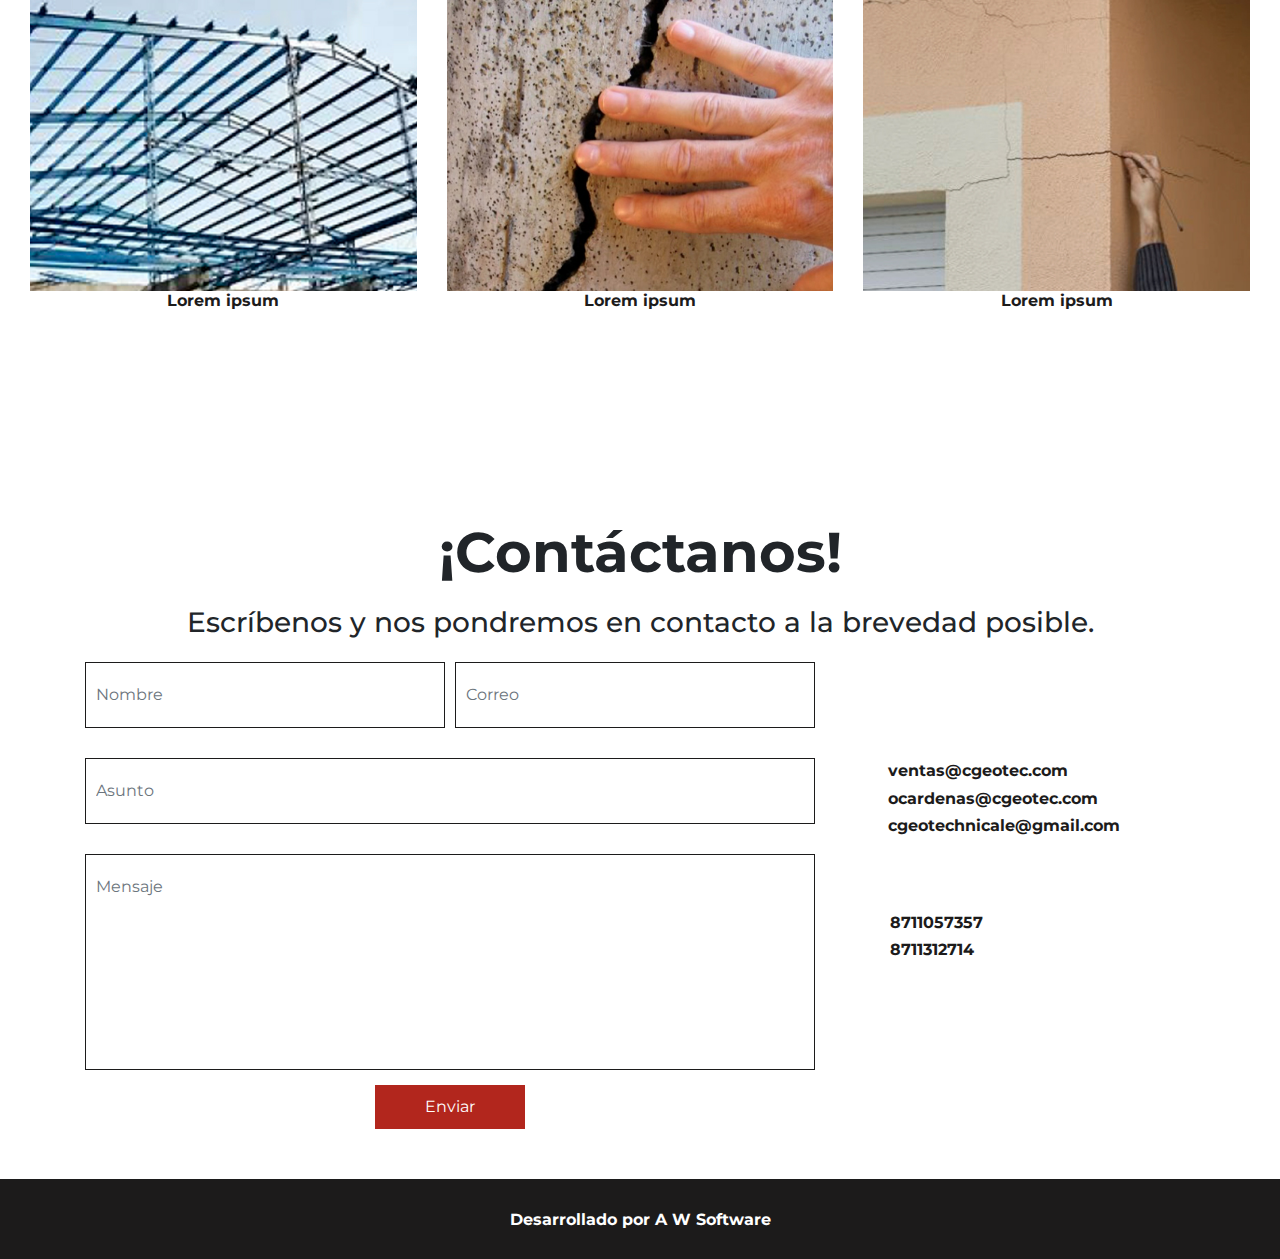
==== commit 29f10272: "Terminando  header responsivo" ====
--- a/index.html
+++ b/index.html
@@ -19,409 +19,407 @@
 
 </head>
 
-<body id="body">
-    <div class="col-12 m-0 p-0">
-        <section class="caja-obreros  wow animate__animated animate__fadeInLeft animate__delay-.3s">
-            <div class="obrero obrero1">
-                <img loading="lazy" class="logo wow animate__animated animate__zoomIn animate__delay-1s " src="assets/img/logotipo.png " alt="logo cge ">
-            </div>
-            <div class="obrero obrero2"></div>
-            <div id="img-men" class="img-men"></div>
-            <div id="anima-correo" class="correo-tel">
-                <a class="link-correo" href="mailto:ventas@geotec.com">
-                    <i class="far fa-envelope"></i>
-                    <p>ventas@cgeotec.com</p>
+<body>
+    <section class="caja-obreros wow animate__animated animate__fadeInLeft animate__delay-.3s">
+        <div class="obrero obrero1">
+            <img loading="lazy" class="logo wow animate__animated animate__zoomIn animate__delay-1s " src="assets/img/logotipo.png " alt="logo cge ">
+        </div>
+        <div class="obrero obrero2"></div>
+        <div id="img-men" class="img-men"></div>
+        <div id="anima-correo" class="correo-tel">
+            <a class="link-correo" href="mailto:ventas@geotec.com">
+                <i class="far fa-envelope"></i>
+                <p>ventas@cgeotec.com</p>
+            </a>
+            <a class="link-correo" href="mailto:ocardenas@cgeotec.com">
+                <i class="far fa-envelope"></i>
+                <p>ocardenas@cgeotec.com</p>
+            </a>
+            <a class="link-correo" href="mailto:cgeotechnicale@gmail.com<" style="margin-bottom: 50px;">
+                <i class="far fa-envelope"></i>
+                <p>cgeotechnicale@gmail.com</p>
+            </a>
+            <a class="link-correo" href="tel:8711057357">
+                <i class="fas fa-phone"></i>
+                <p>8711057357</p>
+            </a>
+            <a class="link-correo" href="tel:8711312714">
+                <i class="fas fa-phone"></i>
+                <p>8711312714</p>
+            </a>
+        </div>
+        <div id="anima-logo" class="logo-men">
+            <img src="assets/img/logotipo.png" alt="Logo CGE">
+        </div>
+        <div id="items" class="items">
+            <ul id="link">
+                <a href="index.html">
+                    <li>Inicio</li>
                 </a>
-                <a class="link-correo" href="mailto:ocardenas@cgeotec.com">
-                    <i class="far fa-envelope"></i>
-                    <p>ocardenas@cgeotec.com</p>
+                <a href="#nosotros">
+                    <li>Nosotros</li>
                 </a>
-                <a class="link-correo" href="mailto:cgeotechnicale@gmail.com<" style="margin-bottom: 50px;">
-                    <i class="far fa-envelope"></i>
-                    <p>cgeotechnicale@gmail.com</p>
+                <a href="#servicios">
+                    <li>Servicios</li>
                 </a>
-                <a class="link-correo" href="tel:8711057357">
-                    <i class="fas fa-phone"></i>
-                    <p>8711057357</p>
+                <a href="#galeria">
+                    <li>Galería</li>
                 </a>
-                <a class="link-correo" href="tel:8711312714">
-                    <i class="fas fa-phone"></i>
-                    <p>8711312714</p>
+                <a href="#contacto">
+                    <li>Contacto</li>
                 </a>
-            </div>
-            <div id="anima-logo" class="logo-men">
-                <img src="assets/img/logotipo.png" alt="Logo CGE">
-            </div>
-            <div id="items" class="items">
-                <ul id="link">
-                    <a href="index.html">
-                        <li>Inicio</li>
-                    </a>
-                    <a href="#nosotros">
-                        <li>Nosotros</li>
-                    </a>
-                    <a href="#servicios">
-                        <li>Servicios</li>
-                    </a>
-                    <a href="#galeria">
-                        <li>Galería</li>
-                    </a>
-                    <a href="#contacto">
-                        <li>Contacto</li>
-                    </a>
-                </ul>
-            </div>
-            <div id="menu" class="menu">
-                <i id="bars" class="fas fa-bars" width="50" height="50"></i>
-                <i id="cerrar" class="fas fa-times d-none" width="50" height="50"></i>
-            </div>
-        </section>
-        <!--Nosotros -->
-        <section id="nosotros" class=" row align-items-center justify-content-center nosotros text-center ">
-            <div class="col-sm-8 wow animate__animated animate__fadeInUp animate__delay-.9s">
-                <h2>¿Quiénes Somos?</h2>
-                <div class="linea"></div>
-                <p>Empresa dedicada a los mejores estándares en calidad, servicio y experiencia en Proyectos de Ingeniería Civil, especialistas en Geotécnica, Cimentaciones, Obra Civil y Estructura.</p>
-            </div>
-        </section>
+            </ul>
+        </div>
+        <div id="menu" class="menu">
+            <i id="bars" class="fas fa-bars" width="50" height="50"></i>
+            <i id="cerrar" class="fas fa-times d-none" width="50" height="50"></i>
+        </div>
+    </section>
+    <!--Nosotros -->
+    <section id="nosotros" class=" row align-items-center justify-content-center nosotros text-center ">
+        <div class="col-sm-8 wow animate__animated animate__fadeInUp animate__delay-.9s">
+            <h2>¿Quiénes Somos?</h2>
+            <div class="linea"></div>
+            <p>Empresa dedicada a los mejores estándares en calidad, servicio y experiencia en Proyectos de Ingeniería Civil, especialistas en Geotécnica, Cimentaciones, Obra Civil y Estructura.</p>
+        </div>
+    </section>
+    <div class="linea wow animate__animated  animate__fadeInDown"></div>
+    <!--Valores -->
+    <section class="valores text-center">
+        <h2>Nuestros valores</h2>
+        <div class="row">
+            <div class="col-sm-12 col-md-12 col-lg-4  m-0 p-0 d-flex align-items-center justify-content-center te">
+                <div class="col-md-6 lineaVal wow animate__animated animate__fadeInDown text-center" title="Honestidad">
+                    <img loading="lazy" class="img-valores" src="assets/img/honestidad.png " alt="Honestidad ">
+                    <p>Honestidad</p>
+                </div>
+                <div class="col-md-6 lineaVal wow animate__animated animate__fadeInUp text-center">
+                    <img loading="lazy" class="img-valores" src="assets/img/trabajo-en-equipo.png " alt="Trabajo en equipo" title="Trabajo en equipo">
+                    <p>Trabajo en equipo</p>
+                </div>
+            </div>
+            <div class="col-sm-12 col-md-12 col-lg-4  m-0 p-0 d-flex">
+                <div class="col-md-6 lineaVal wow animate__animated animate__fadeInDown text-center">
+                    <img loading="lazy" class="img-valores" src="assets/img/imparcialidad.png " alt="imparcialidad" title="Imparcialidad">
+                    <p>Imparcialidad</p>
+                </div>
+                <div class="col-md-6 lineaVal wow animate__animated animate__fadeInUp text-center">
+                    <img loading="lazy" class="img-valores" src="assets/img/compromiso.png " alt="compromiso" title="Compromiso">
+                    <p>Compromiso</p>
+                </div>
+            </div>
+            <div class="col-sm-12 col-md-12 col-lg-4  m-0 p-0 d-flex">
+                <div class="col-md-6 lineaVal wow animate__animated animate__fadeInDown text-center">
+                    <img loading="lazy" class="img-valores" src="assets/img/lealtad.png " alt="lealtad ">
+                    <p>Lealtad</p>
+                </div>
+                <div class="col-md-6 lineaVal wow animate__animated animate__fadeInUp text-center">
+                    <img loading="lazy" class="img-valores" src="assets/img/confidencialidad.png " alt="confidencialidad" title="Confincialidad">
+                    <p>Confidencialidad</p>
+                </div>
+            </div>
+        </div>
+    </section>
+    <section class="info-valores">
+        <div class="row d-flex justify-content-center">
+            <div class="caja-mision col-sm-10 d-flex align-items-center justify-content-center wow animate__animated animate__zoomIn animate__delay-.9s" style="margin-bottom: 50px;">
+                <div class="col-sm-12 col-lg-6 d-flex justify-content-center ">
+                    <img loading="lazy" class="img-mision" src="assets/img/mision.jpg" alt="mision">
+                </div>
+                <div class="col-sm-6">
+                    <h2>Misión</h2>
+                    <p>Ofrecer servicios profesionales de calidad que permitan desarrollar obras de infraestructura segura y buscando siempre la satisfacción de nuestros clientes. Agregando valor a los proyectos de ingeniería e investigación.</p>
+                    <div class="linea" style="margin-right: -100px;"></div>
+                </div>
+            </div>
+            <div class="caja-vision col-sm-10 d-flex flex-row-reverse align-items-center justify-content-center wow animate__animated animate__zoomIn animate__delay-.9s">
+                <div class="col-sm-6 d-flex justify-content-center ">
+                    <img loading="lazy" class="img-mision" src="assets/img/vision.jpg" alt="vision">
+                </div>
+                <div class="col-sm-6">
+                    <h2>Visión</h2>
+                    <p>Convertirnos en una empresa lider a nivel nacional en el ámbito de la construcción que cumpla con los objetivos de calidad que establecen las normas y reglamentos de construcción.</p>
+                    <div class="linea" style="margin-left: -100px;"></div>
+
+                </div>
+            </div>
+        </div>
+    </section>
+    <div class="linea wow animate__animated  animate__fadeInUp"></div>
+    <!--Info texto -->
+    <section class="info-txt">
+        <div class="row ">
+            <div class="col-sm-4 img-estudios">
+                <h3>Estudios Geotécnicos</h3>
+                <p>Estudio Previo en ejecuciones en Obras, para determinar si el suelo es Óptimo para la Construcción, se determina a partir de diversos ensayos de laboratorio encaminados a la caracterización de los suelos y a la interacción suelo estructura.</p>
+            </div>
+            <div class="col-sm-4 img-gimenta">
+                <h3>Cimentaciones</h3>
+                <p>Estudio análisis y diseño de estructuras de cimentación en base a las características del suelo y su respuesta estructural a las solicitaciones de esfuerzos.</p>
+            </div>
+            <div class="col-sm-4 img-estructura">
+                <h3>Estructuras</h3>
+                <p>Análisis estructural de la edificaciones nuevas y antiguas para evaluar sus condiciones de seguridad y funcionalidad.</p>
+            </div>
+        </div>
+    </section>
+    <section class="area container-fluid">
+        <div class="row wow animate__animated animate__fadeInRight">
+            <div class="col-lg-6 col-md-7 col-sm-12 ">
+                <img loading="lazy " class="img-area " src="assets/img/area.jpg " alt="area ">
+            </div>
+            <div class="col-lg-6 col-md-5 col-sm-12 ">
+                <p>El área de Estudios geotécnicos desarrolladas por <span>Cárdenas Geotechnical Engineering S. A de C. V, </span> está dedicada al estudio de suelos y rocas con el fin de determinar sus propiedades y diseñar las cimentaciones de edificios,
+                    puentes, centrales eléctricas, área urbana y otrs estructuras.</p>
+                <p>Nuestro objetivo es provee soluciones geotécnicas es provee solucioes geotécnicas óptimas de manera oportuna, siempre cumpliendo uestras políticas de calidad, valores, normatividad y necesidades de nuestros clientes.</p>
+                <p>Y realizados por ingenierios especialistas con experencia.</p>
+            </div>
+        </div> <br>
+        <div id="servicios" class="row ">
+            <div class="col-12 text-center wow animate__animated animate__fadeInLeft ">
+                <h2>Nuestros Servicios</h2>
+            </div>
+        </div>
+        <div class="row ">
+            <div class="col-lg-4 col-md-12 col-sm-12 wow animate__animated animate__fadeInUp animate__delay-.7s ">
+                <img loading="lazy " class="img-cajas " src="assets/img/auditoria-geotecnica.jpg " alt="area ">
+                <div class="caja-roja d-flex align-items-center justify-content-center d-flex align-items-center justify-content-center ">Auditoría Geotécnica</div>
+                <ul class="lista ">
+                    <li>Campaña de reconocimiento geotécnico mediante sondeos de suelos.</li>
+                    <li>Realización de ensayos de contraste o ensayos complementarios.</li>
+                    <li>Análisis y redacción de estudios geotécnicos de los resultados proporcionados por las constructoras.</li>
+                    <li>Realización completa de estudios geotécnicos, ensayos de caracterización y resitencia de los suelos.</li>
+                </ul>
+            </div>
+            <div class="col-lg-4 col-md-12 col-sm-12 wow animate__animated animate__fadeInUp animate__delay-.8s">
+                <img loading="lazy " class="img-cajas " src="assets/img/obra-civil.jpg " alt="area ">
+                <div class="caja-roja d-flex align-items-center justify-content-center ">Obra Civil</div>
+                <ul class="lista ">
+                    <li>Conocer todas las propiedades del material para cimentar en él, así como el aprovechamiento de los materiales para la obra.</li>
+                    <li>Estudios geotécnicos globales que incluyen ensayos de laboratorio y campo específicos para obra civil, incluye informe de campo y gabinete.</li>
+                    <li>Estudios de topografía.</li>
+                </ul>
+            </div>
+            <div class="col-lg-4 col-md-12 col-sm-12 wow animate__animated animate__fadeInUp animate__delay-.9s">
+                <img loading="lazy " class="img-cajas " src="assets/img/cimentaciones.jpg " alt="area ">
+                <div class="caja-roja d-flex align-items-center justify-content-center ">Asesoría Técnica</div>
+                <ul class="lista ">
+                    <li>Proyecto completo de cimentación.</li>
+                    <li>Proyecto completo de cimentación y estructuras.</li>
+                    <li>Proyecto completo de obra civil.</li>
+                </ul>
+            </div>
+        </div>
+        <div class="row ">
+            <div class="col-lg-6 col-md-12 col-sm-12 ">
+                <div class="integral "></div>
+                <div class="caja-roja d-flex align-items-center justify-content-center text-center ">Proyecto Integral de Cimentaciones</div>
+                <ul class="lista ">
+                    <li>Proyecto integral de cimentaciones que puede incluir también una colaboración junto al proyectista principal en la concepción arquitectónica y estructural de edificio, teniendo en cuenta las condiciones geotécnicas.</li>
+                    <li>Cimentaciones profundas (puede ser necesario ampliación de la campaña de ensayos).</li>
+                    <ul style="margin-left: 30px; line-height: 10px;">
+                        <li>Cimentaciones especiales</li>
+                        <li>Cimentaciones superficiales</li>
+                        <li>Estructuras de cimentación</li>
+                        <li>Cimentaciones generales</li>
+                    </ul>
+                </ul>
+            </div>
+            <div class="col-lg-6 col-md-12 col-sm-12 ">
+                <div class="tecnica "></div>
+                <div class="caja-roja d-flex align-items-center justify-content-center text-center ">Asesoría Técnica en Obras</div>
+                <ul class="lista ">
+                    <li>Servicios de verificación e inspección técnica, revisión y control de la obra, con el fin de lograr que se ejecute con apego al proyecto de obra, de acuerdo con las disposiciones legales y normatividad aplicable.</li>
+                    <li>Realizar inspecciones puntuales a requerimientos de cliente o supervisores de obra.</li>
+                    <li>Asitencia técnica a obra especifíca para control geotécnico.</li>
+                    <li>Topografía</li>
+                </ul>
+            </div>
+
+            <div class="col-lg-6 col-md-12 col-sm-12 ">
+                <div class="patologias "></div>
+                <div class="caja-roja d-flex align-items-center justify-content-center text-center ">Patologías</div>
+
+                <ul class="lista ">
+                    <li>Estudio de las condiciones de la vivienda, edificio o construcción en general que presentan grietas, fisuras o deterioros mayores.</li>
+                    <li>Estudio y análisis de construcción de obras aledañas que han generado problemas en tu vivienda, edificio o construcción en general.</li>
+                    <li>Reclamo de daños a terceros o compañías aseguradoras.</li>
+                </ul>
+            </div>
+            <div class="col-lg-6 col-md-12 col-sm-12 ">
+                <div class="estructural "></div>
+
+                <div class="caja-roja d-flex align-items-center justify-content-center text-center ">Evaluación Estructural</div>
+                <ul class="lista ">
+                    <li>Estudio y análisis del estado actual de un inmueble.</li>
+                    <li>Estudio y análisis de edificaciones con la finalidad de ampliar al número de plantas y necesidades de conocer la cimentación.</li>
+                    <li>Evaluación de la seguridad estructural para cambiar el uso de la construcción.</li>
+                    <li>Estudio y análisis de construcciones antiguas y la evalución de las condiciones actuales en las que se encuentra.</li>
+                </ul>
+            </div>
+        </div>
+        <div class="row ">
+            <div class="col-lg-8 col-md-12 col-sm-12 ">
+                <div class="caja-roja d-flex align-items-center justify-content-center text-center ">Estudios Geotécnicos</div>
+                <ul class="lista2 ">
+                    <li>Estudios encaminados a concebir la solución más apropiada a las necesidades de Tierra, Cimentaciones y Estructuras, a través de diseños de ingeniería civil o arquitectura que se desarrollen, Anteproyectos para la Infraestructura y
+                        construcción en material de Ingeniería civil.</li>
+                    <li>Todos los estudios geotécnicos realizados incluyen:</li>
+                    <ul style="margin-left: 30px; line-height: 10px;">
+                        <li>Investigación documental</li>
+                        <li>Trabajo de campo</li>
+                        <li>Trabajo de laboratorio</li>
+                        <li>Trabajo de gabinete</li>
+                    </ul>
+                    <li>Servicios de verificación e inspección en la calidad de los materiales, se proponen alternativas para la mejora de sus características asegurando así un uso adecuado, además controla que los trabajos ejecutados en obra se realicen
+                        de forma eficiente y en apego a las especificaciones de proyecto y obra.</li>
+                </ul>
+            </div>
+            <div class="col-lg-4 col-md-12 col-sm-12 estudios "></div>
+        </div>
+        <div class="row d-flex flex-row-reverse ">
+            <div class="col-lg-8 col-md-12 col-sm-12 ">
+                <div class="caja-roja d-flex align-items-center justify-content-center text-center ">Peritajes Estructurales</div>
+                <ul class="lista2 ">
+                    <li>Informes estructurales.</li>
+                    <li>Revisión y elaboración de memorias de cálculo.</li>
+                    <li>Firma Responsiva de Constancia de seguridad estructural para todo tipo de inmueble del sector público o privado, como son: instituciones públicas, hoteles, escuelas, oficinas, bodegas, naves industriales, plantas industriales, comercios,
+                        museos, iglesias, centros culturales, teatros, cines, etc.</li>
+                    <li>Visto bueno de seguridad y operación, constancia de seguridad estructural (DRO, CSE de Edo, de Coahuila).</li>
+                    <li>Asesoría estructural en el mantenimiento y/o reforzamiento, que conforme al reglamento de construcciones correspondientes, lleve a cabo el informe técnico y preciso del diagnóstico y las recomendaciones de una evalución estructural;
+                        para proponer recomendaciones y disposiciones, condiciones imprescindibles para llevar a cabo la producción de un proyecto de mantenimiento y/o reforzamiento.</li>
+                </ul>
+            </div>
+            <div class="col-lg-4 col-md-12 col-sm-12 peritajes "></div>
+        </div>
+        <div class="row ">
+            <div class="col-lg-8 col-md-12 col-sm-12 ">
+                <div class="caja-roja d-flex align-items-center justify-content-center text-center ">Capacitación y Adiestramiento</div>
+                <ul class="lista3 ">
+                    <li>Cursos de capacitación en diversas áreas de la ingeniería civil (Construcción, Geotécnia, materiales, Hidráulica, entre otros).</li>
+                    <li>Curso de control de calidad de obra y ensayos de materiales.</li>
+                    <li>Cursos de conocimientos básicos de seguridad y salud en ámbito laboral.</li>
+                </ul>
+            </div>
+            <div class="col-lg-4 col-md-12 col-sm-12 capacitacion "></div>
+        </div>
+        <!-- Galeria -->
+        <div id="galeria" class="row galeria ">
+            <div class="col-12 text-center">
+                <h2>Galería</h2>
+            </div>
+            <div class="col-lg-4 col-md-6 col-sm-12 text-center">
+                <div class="gal1"></div>
+                <h3>Lorem ipsum</h3>
+            </div>
+            <div class="col-lg-4 col-md-6 col-sm-12 text-center">
+                <div class="gal2"></div>
+                <h3>Lorem ipsum</h3>
+            </div>
+            <div class="col-lg-4 col-md-6 col-sm-12 text-center">
+                <div class="gal3"></div>
+                <h3>Lorem ipsum</h3>
+            </div>
+            <div class="col-lg-4 col-md-6 col-sm-12 text-center">
+                <div class="gal4"></div>
+                <h3>Lorem ipsum</h3>
+            </div>
+            <div class="col-lg-4 col-md-6 col-sm-12 text-center">
+                <div class="gal5"></div>
+                <h3>Lorem ipsum</h3>
+            </div>
+            <div class="col-lg-4 col-md-6 col-sm-12 text-center">
+                <div class="gal6"></div>
+                <h3>Lorem ipsum</h3>
+            </div>
+        </div>
         <div class="linea wow animate__animated  animate__fadeInDown"></div>
-        <!--Valores -->
-        <section class="valores text-center">
-            <h2>Nuestros valores</h2>
-            <div class="row">
-                <div class="col-sm-12 col-md-12 col-lg-4  m-0 p-0 d-flex align-items-center justify-content-center te">
-                    <div class="col-md-6 lineaVal wow animate__animated animate__fadeInDown text-center" title="Honestidad">
-                        <img loading="lazy" class="img-valores" src="assets/img/honestidad.png " alt="Honestidad ">
-                        <p>Honestidad</p>
-                    </div>
-                    <div class="col-md-6 lineaVal wow animate__animated animate__fadeInUp text-center">
-                        <img loading="lazy" class="img-valores" src="assets/img/trabajo-en-equipo.png " alt="Trabajo en equipo" title="Trabajo en equipo">
-                        <p>Trabajo en equipo</p>
-                    </div>
-                </div>
-                <div class="col-sm-12 col-md-12 col-lg-4  m-0 p-0 d-flex">
-                    <div class="col-md-6 lineaVal wow animate__animated animate__fadeInDown text-center">
-                        <img loading="lazy" class="img-valores" src="assets/img/imparcialidad.png " alt="imparcialidad" title="Imparcialidad">
-                        <p>Imparcialidad</p>
-                    </div>
-                    <div class="col-md-6 lineaVal wow animate__animated animate__fadeInUp text-center">
-                        <img loading="lazy" class="img-valores" src="assets/img/compromiso.png " alt="compromiso" title="Compromiso">
-                        <p>Compromiso</p>
-                    </div>
-                </div>
-                <div class="col-sm-12 col-md-12 col-lg-4  m-0 p-0 d-flex">
-                    <div class="col-md-6 lineaVal wow animate__animated animate__fadeInDown text-center">
-                        <img loading="lazy" class="img-valores" src="assets/img/lealtad.png " alt="lealtad ">
-                        <p>Lealtad</p>
-                    </div>
-                    <div class="col-md-6 lineaVal wow animate__animated animate__fadeInUp text-center">
-                        <img loading="lazy" class="img-valores" src="assets/img/confidencialidad.png " alt="confidencialidad" title="Confincialidad">
-                        <p>Confidencialidad</p>
-                    </div>
-                </div>
-            </div>
-        </section>
-        <section class="info-valores">
-            <div class="row d-flex justify-content-center">
-                <div class="caja-mision col-sm-10 d-flex align-items-center justify-content-center wow animate__animated animate__zoomIn animate__delay-.9s" style="margin-bottom: 50px;">
-                    <div class="col-sm-12 col-lg-6 d-flex justify-content-center ">
-                        <img loading="lazy" class="img-mision" src="assets/img/mision.jpg" alt="mision">
-                    </div>
-                    <div class="col-sm-6">
-                        <h2>Misión</h2>
-                        <p>Ofrecer servicios profesionales de calidad que permitan desarrollar obras de infraestructura segura y buscando siempre la satisfacción de nuestros clientes. Agregando valor a los proyectos de ingeniería e investigación.</p>
-                        <div class="linea" style="margin-right: -100px;"></div>
-                    </div>
-                </div>
-                <div class="caja-vision col-sm-10 d-flex flex-row-reverse align-items-center justify-content-center wow animate__animated animate__zoomIn animate__delay-.9s">
-                    <div class="col-sm-6 d-flex justify-content-center ">
-                        <img loading="lazy" class="img-mision" src="assets/img/vision.jpg" alt="vision">
-                    </div>
-                    <div class="col-sm-6">
-                        <h2>Visión</h2>
-                        <p>Convertirnos en una empresa lider a nivel nacional en el ámbito de la construcción que cumpla con los objetivos de calidad que establecen las normas y reglamentos de construcción.</p>
-                        <div class="linea" style="margin-left: -100px;"></div>
-
-                    </div>
-                </div>
-            </div>
-        </section>
-        <div class="linea wow animate__animated  animate__fadeInUp"></div>
-        <!--Info texto -->
-        <section class="info-txt">
+        <!-- Contacto -->
+        <div id="contacto" class="container contacto">
             <div class="row ">
-                <div class="col-sm-4 img-estudios">
-                    <h3>Estudios Geotécnicos</h3>
-                    <p>Estudio Previo en ejecuciones en Obras, para determinar si el suelo es Óptimo para la Construcción, se determina a partir de diversos ensayos de laboratorio encaminados a la caracterización de los suelos y a la interacción suelo estructura.</p>
-                </div>
-                <div class="col-sm-4 img-gimenta">
-                    <h3>Cimentaciones</h3>
-                    <p>Estudio análisis y diseño de estructuras de cimentación en base a las características del suelo y su respuesta estructural a las solicitaciones de esfuerzos.</p>
-                </div>
-                <div class="col-sm-4 img-estructura">
-                    <h3>Estructuras</h3>
-                    <p>Análisis estructural de la edificaciones nuevas y antiguas para evaluar sus condiciones de seguridad y funcionalidad.</p>
-                </div>
-            </div>
-        </section>
-        <section class="area container-fluid">
-            <div class="row wow animate__animated animate__fadeInRight">
-                <div class="col-lg-6 col-md-7 col-sm-12 ">
-                    <img loading="lazy " class="img-area " src="assets/img/area.jpg " alt="area ">
-                </div>
-                <div class="col-lg-6 col-md-5 col-sm-12 ">
-                    <p>El área de Estudios geotécnicos desarrolladas por <span>Cárdenas Geotechnical Engineering S. A de C. V, </span> está dedicada al estudio de suelos y rocas con el fin de determinar sus propiedades y diseñar las cimentaciones de edificios,
-                        puentes, centrales eléctricas, área urbana y otrs estructuras.</p>
-                    <p>Nuestro objetivo es provee soluciones geotécnicas es provee solucioes geotécnicas óptimas de manera oportuna, siempre cumpliendo uestras políticas de calidad, valores, normatividad y necesidades de nuestros clientes.</p>
-                    <p>Y realizados por ingenierios especialistas con experencia.</p>
-                </div>
-            </div> <br>
-            <div id="servicios" class="row ">
-                <div class="col-12 text-center wow animate__animated animate__fadeInLeft ">
-                    <h2>Nuestros Servicios</h2>
-                </div>
-            </div>
-            <div class="row ">
-                <div class="col-lg-4 col-md-12 col-sm-12 wow animate__animated animate__fadeInUp animate__delay-.7s ">
-                    <img loading="lazy " class="img-cajas " src="assets/img/auditoria-geotecnica.jpg " alt="area ">
-                    <div class="caja-roja d-flex align-items-center justify-content-center d-flex align-items-center justify-content-center ">Auditoría Geotécnica</div>
-                    <ul class="lista ">
-                        <li>Campaña de reconocimiento geotécnico mediante sondeos de suelos.</li>
-                        <li>Realización de ensayos de contraste o ensayos complementarios.</li>
-                        <li>Análisis y redacción de estudios geotécnicos de los resultados proporcionados por las constructoras.</li>
-                        <li>Realización completa de estudios geotécnicos, ensayos de caracterización y resitencia de los suelos.</li>
-                    </ul>
-                </div>
-                <div class="col-lg-4 col-md-12 col-sm-12 wow animate__animated animate__fadeInUp animate__delay-.8s">
-                    <img loading="lazy " class="img-cajas " src="assets/img/obra-civil.jpg " alt="area ">
-                    <div class="caja-roja d-flex align-items-center justify-content-center ">Obra Civil</div>
-                    <ul class="lista ">
-                        <li>Conocer todas las propiedades del material para cimentar en él, así como el aprovechamiento de los materiales para la obra.</li>
-                        <li>Estudios geotécnicos globales que incluyen ensayos de laboratorio y campo específicos para obra civil, incluye informe de campo y gabinete.</li>
-                        <li>Estudios de topografía.</li>
-                    </ul>
-                </div>
-                <div class="col-lg-4 col-md-12 col-sm-12 wow animate__animated animate__fadeInUp animate__delay-.9s">
-                    <img loading="lazy " class="img-cajas " src="assets/img/cimentaciones.jpg " alt="area ">
-                    <div class="caja-roja d-flex align-items-center justify-content-center ">Asesoría Técnica</div>
-                    <ul class="lista ">
-                        <li>Proyecto completo de cimentación.</li>
-                        <li>Proyecto completo de cimentación y estructuras.</li>
-                        <li>Proyecto completo de obra civil.</li>
-                    </ul>
-                </div>
-            </div>
-            <div class="row ">
-                <div class="col-lg-6 col-md-12 col-sm-12 ">
-                    <div class="integral "></div>
-                    <div class="caja-roja d-flex align-items-center justify-content-center text-center ">Proyecto Integral de Cimentaciones</div>
-                    <ul class="lista ">
-                        <li>Proyecto integral de cimentaciones que puede incluir también una colaboración junto al proyectista principal en la concepción arquitectónica y estructural de edificio, teniendo en cuenta las condiciones geotécnicas.</li>
-                        <li>Cimentaciones profundas (puede ser necesario ampliación de la campaña de ensayos).</li>
-                        <ul style="margin-left: 30px; line-height: 10px;">
-                            <li>Cimentaciones especiales</li>
-                            <li>Cimentaciones superficiales</li>
-                            <li>Estructuras de cimentación</li>
-                            <li>Cimentaciones generales</li>
-                        </ul>
-                    </ul>
-                </div>
-                <div class="col-lg-6 col-md-12 col-sm-12 ">
-                    <div class="tecnica "></div>
-                    <div class="caja-roja d-flex align-items-center justify-content-center text-center ">Asesoría Técnica en Obras</div>
-                    <ul class="lista ">
-                        <li>Servicios de verificación e inspección técnica, revisión y control de la obra, con el fin de lograr que se ejecute con apego al proyecto de obra, de acuerdo con las disposiciones legales y normatividad aplicable.</li>
-                        <li>Realizar inspecciones puntuales a requerimientos de cliente o supervisores de obra.</li>
-                        <li>Asitencia técnica a obra especifíca para control geotécnico.</li>
-                        <li>Topografía</li>
-                    </ul>
-                </div>
-
-                <div class="col-lg-6 col-md-12 col-sm-12 ">
-                    <div class="patologias "></div>
-                    <div class="caja-roja d-flex align-items-center justify-content-center text-center ">Patologías</div>
-
-                    <ul class="lista ">
-                        <li>Estudio de las condiciones de la vivienda, edificio o construcción en general que presentan grietas, fisuras o deterioros mayores.</li>
-                        <li>Estudio y análisis de construcción de obras aledañas que han generado problemas en tu vivienda, edificio o construcción en general.</li>
-                        <li>Reclamo de daños a terceros o compañías aseguradoras.</li>
-                    </ul>
-                </div>
-                <div class="col-lg-6 col-md-12 col-sm-12 ">
-                    <div class="estructural "></div>
-
-                    <div class="caja-roja d-flex align-items-center justify-content-center text-center ">Evaluación Estructural</div>
-                    <ul class="lista ">
-                        <li>Estudio y análisis del estado actual de un inmueble.</li>
-                        <li>Estudio y análisis de edificaciones con la finalidad de ampliar al número de plantas y necesidades de conocer la cimentación.</li>
-                        <li>Evaluación de la seguridad estructural para cambiar el uso de la construcción.</li>
-                        <li>Estudio y análisis de construcciones antiguas y la evalución de las condiciones actuales en las que se encuentra.</li>
-                    </ul>
-                </div>
-            </div>
-            <div class="row ">
-                <div class="col-lg-8 col-md-12 col-sm-12 ">
-                    <div class="caja-roja d-flex align-items-center justify-content-center text-center ">Estudios Geotécnicos</div>
-                    <ul class="lista2 ">
-                        <li>Estudios encaminados a concebir la solución más apropiada a las necesidades de Tierra, Cimentaciones y Estructuras, a través de diseños de ingeniería civil o arquitectura que se desarrollen, Anteproyectos para la Infraestructura
-                            y construcción en material de Ingeniería civil.</li>
-                        <li>Todos los estudios geotécnicos realizados incluyen:</li>
-                        <ul style="margin-left: 30px; line-height: 10px;">
-                            <li>Investigación documental</li>
-                            <li>Trabajo de campo</li>
-                            <li>Trabajo de laboratorio</li>
-                            <li>Trabajo de gabinete</li>
-                        </ul>
-                        <li>Servicios de verificación e inspección en la calidad de los materiales, se proponen alternativas para la mejora de sus características asegurando así un uso adecuado, además controla que los trabajos ejecutados en obra se realicen
-                            de forma eficiente y en apego a las especificaciones de proyecto y obra.</li>
-                    </ul>
-                </div>
-                <div class="col-lg-4 col-md-12 col-sm-12 estudios "></div>
-            </div>
-            <div class="row d-flex flex-row-reverse ">
-                <div class="col-lg-8 col-md-12 col-sm-12 ">
-                    <div class="caja-roja d-flex align-items-center justify-content-center text-center ">Peritajes Estructurales</div>
-                    <ul class="lista2 ">
-                        <li>Informes estructurales.</li>
-                        <li>Revisión y elaboración de memorias de cálculo.</li>
-                        <li>Firma Responsiva de Constancia de seguridad estructural para todo tipo de inmueble del sector público o privado, como son: instituciones públicas, hoteles, escuelas, oficinas, bodegas, naves industriales, plantas industriales,
-                            comercios, museos, iglesias, centros culturales, teatros, cines, etc.</li>
-                        <li>Visto bueno de seguridad y operación, constancia de seguridad estructural (DRO, CSE de Edo, de Coahuila).</li>
-                        <li>Asesoría estructural en el mantenimiento y/o reforzamiento, que conforme al reglamento de construcciones correspondientes, lleve a cabo el informe técnico y preciso del diagnóstico y las recomendaciones de una evalución estructural;
-                            para proponer recomendaciones y disposiciones, condiciones imprescindibles para llevar a cabo la producción de un proyecto de mantenimiento y/o reforzamiento.</li>
-                    </ul>
-                </div>
-                <div class="col-lg-4 col-md-12 col-sm-12 peritajes "></div>
-            </div>
-            <div class="row ">
-                <div class="col-lg-8 col-md-12 col-sm-12 ">
-                    <div class="caja-roja d-flex align-items-center justify-content-center text-center ">Capacitación y Adiestramiento</div>
-                    <ul class="lista3 ">
-                        <li>Cursos de capacitación en diversas áreas de la ingeniería civil (Construcción, Geotécnia, materiales, Hidráulica, entre otros).</li>
-                        <li>Curso de control de calidad de obra y ensayos de materiales.</li>
-                        <li>Cursos de conocimientos básicos de seguridad y salud en ámbito laboral.</li>
-                    </ul>
-                </div>
-                <div class="col-lg-4 col-md-12 col-sm-12 capacitacion "></div>
-            </div>
-            <!-- Galeria -->
-            <div id="galeria" class="row galeria ">
                 <div class="col-12 text-center">
-                    <h2>Galería</h2>
-                </div>
-                <div class="col-lg-4 col-md-6 col-sm-12 text-center">
-                    <div class="gal1"></div>
-                    <h3>Lorem ipsum</h3>
-                </div>
-                <div class="col-lg-4 col-md-6 col-sm-12 text-center">
-                    <div class="gal2"></div>
-                    <h3>Lorem ipsum</h3>
-                </div>
-                <div class="col-lg-4 col-md-6 col-sm-12 text-center">
-                    <div class="gal3"></div>
-                    <h3>Lorem ipsum</h3>
-                </div>
-                <div class="col-lg-4 col-md-6 col-sm-12 text-center">
-                    <div class="gal4"></div>
-                    <h3>Lorem ipsum</h3>
-                </div>
-                <div class="col-lg-4 col-md-6 col-sm-12 text-center">
-                    <div class="gal5"></div>
-                    <h3>Lorem ipsum</h3>
-                </div>
-                <div class="col-lg-4 col-md-6 col-sm-12 text-center">
-                    <div class="gal6"></div>
-                    <h3>Lorem ipsum</h3>
-                </div>
-            </div>
-            <div class="linea wow animate__animated  animate__fadeInDown"></div>
-            <!-- Contacto -->
-            <div id="contacto" class="container contacto">
-                <div class="row ">
-                    <div class="col-12 text-center">
-                        <h2 style="margin: 20px 0;">¡Contáctanos!</h2>
-                        <h3>Escríbenos y nos pondremos en contacto a la brevedad posible.</h3>
-                    </div>
-                    <div class="alertas ">
-                        <div id="error" class="error">
-                            <i class="fas fa-exclamation-circle"></i>
-                            <h6 id="msjAlerta"></h6>
+                    <h2 style="margin: 20px 0;">¡Contáctanos!</h2>
+                    <h3>Escríbenos y nos pondremos en contacto a la brevedad posible.</h3>
+                </div>
+                <div class="alertas ">
+                    <div id="error" class="error">
+                        <i class="fas fa-exclamation-circle"></i>
+                        <h6 id="msjAlerta"></h6>
+                    </div>
+                    <div id="exito" class="exito">
+                        <i class="far fa-check-circle"></i>
+                        <h6 id="msjAlerta">Se ha enviado correctamente tu mensaje.</h6>
+                    </div>
+                </div>
+                <div class="col-lg-8 col-md-12 col-sm-12">
+                    <form id="enviar-correo" method="POST">
+                        <div class="form-row">
+                            <div class="col-lg-6 col-md-12 col-sm-12">
+                                <input autocomplete="off" type="text" name="nombre" id="nombre" class="form-control" placeholder="Nombre">
+                            </div>
+                            <div class="col-lg-6 col-md-12 col-sm-12">
+                                <input autocomplete="off" type="email " name="email" id="email" class="form-control " placeholder="Correo ">
+                            </div>
+                            <div class="col-12">
+                                <input autocomplete="off" type="text " name="asunto" id="asunto" class="form-control " placeholder="Asunto ">
+                            </div>
+                            <div class="col-12">
+                                <input autocomplete="off" type="text " name="mensaje" id="mensaje" class="form-control " placeholder="Mensaje" style="padding: 20px 0 170px 10px;">
+                            </div>
+                            <div class="col-12 text-center">
+                                <button type="button" id="enviar">Enviar</button>
+                            </div>
                         </div>
-                        <div id="exito" class="exito">
-                            <i class="far fa-check-circle"></i>
-                            <h6 id="msjAlerta">Se ha enviado correctamente tu mensaje.</h6>
-                        </div>
-                    </div>
-                    <div class="col-lg-8 col-md-12 col-sm-12">
-                        <form id="enviar-correo" method="POST">
-                            <div class="form-row">
-                                <div class="col-lg-6 col-md-12 col-sm-12">
-                                    <input autocomplete="off" type="text" name="nombre" id="nombre" class="form-control" placeholder="Nombre">
-                                </div>
-                                <div class="col-lg-6 col-md-12 col-sm-12">
-                                    <input autocomplete="off" type="email " name="email" id="email" class="form-control " placeholder="Correo ">
-                                </div>
-                                <div class="col-12">
-                                    <input autocomplete="off" type="text " name="asunto" id="asunto" class="form-control " placeholder="Asunto ">
-                                </div>
-                                <div class="col-12">
-                                    <input autocomplete="off" type="text " name="mensaje" id="mensaje" class="form-control " placeholder="Mensaje" style="padding: 20px 0 170px 10px;">
-                                </div>
-                                <div class="col-12 text-center">
-                                    <button type="button" id="enviar">Enviar</button>
-                                </div>
-                            </div>
-                        </form>
-                    </div>
-                    <div class=" col-lg-4 col-md-12 col-sm-12 info-con ">
-                        <div class="col-12 ">
-                            <a class="d-flex " href="mailto:ventas@cgeotec.com ">
-                                <div class="col-2 "><i class="fas fa-envelope "></i></div>
-                                <div class="col-10 ">
-                                    <h4>ventas@cgeotec.com</h4>
-                                </div>
-                            </a>
-                        </div>
-                        <div class="col-12 ">
-                            <a class="d-flex " href="mailto:ocardenas@cgeotec.cpm ">
-                                <div class="col-2 "><i class="fas fa-envelope "></i></div>
-                                <div class="col-10 ">
-                                    <h4>ocardenas@cgeotec.com</h4>
-                                </div>
-                            </a>
-                        </div>
-                        <div class="col-12 " style="margin-bottom: 70px; ">
-                            <a class="d-flex " href="mailto:cgeotechnicale@gmail.com ">
-                                <div class="col-2 "><i class="fas fa-envelope "></i></div>
-                                <div class="col-10 ">
-                                    <h4>cgeotechnicale@gmail.com</h4>
-                                </div>
-                            </a>
-                        </div>
-                        <div class="col-12 d-flex ">
-                            <a class="d-flex " href="tel:8711057357 ">
-                                <div class="col-2 "><i class="fas fa-phone "></i></div>
-                                <div class="col-10 ">
-                                    <h5>8711057357</h5>
-                                </div>
-                            </a>
-                        </div>
-                        <div class="col-12 d-flex ">
-                            <a class="d-flex " href="tel:8711312714 ">
-                                <div class="col-2 "><i class="fas fa-phone "></i></div>
-                                <div class="col-10 ">
-                                    <h5>8711312714</h5>
-                                </div>
-                            </a>
-                        </div>
-                    </div>
-                </div>
-            </div>
-            <footer class="footer ">
-                <h2>Desarrollado por <span><a href="https://awsoftware.mx/ ">A W Software</a></span></h2>
-            </footer>
-        </section>
-    </div>
+                    </form>
+                </div>
+                <div class=" col-lg-4 col-md-12 col-sm-12 info-con ">
+                    <div class="col-12 ">
+                        <a class="d-flex " href="mailto:ventas@cgeotec.com ">
+                            <div class="col-2 "><i class="fas fa-envelope "></i></div>
+                            <div class="col-10 ">
+                                <h4>ventas@cgeotec.com</h4>
+                            </div>
+                        </a>
+                    </div>
+                    <div class="col-12 ">
+                        <a class="d-flex " href="mailto:ocardenas@cgeotec.cpm ">
+                            <div class="col-2 "><i class="fas fa-envelope "></i></div>
+                            <div class="col-10 ">
+                                <h4>ocardenas@cgeotec.com</h4>
+                            </div>
+                        </a>
+                    </div>
+                    <div class="col-12 " style="margin-bottom: 70px; ">
+                        <a class="d-flex " href="mailto:cgeotechnicale@gmail.com ">
+                            <div class="col-2 "><i class="fas fa-envelope "></i></div>
+                            <div class="col-10 ">
+                                <h4>cgeotechnicale@gmail.com</h4>
+                            </div>
+                        </a>
+                    </div>
+                    <div class="col-12 d-flex ">
+                        <a class="d-flex " href="tel:8711057357 ">
+                            <div class="col-2 "><i class="fas fa-phone "></i></div>
+                            <div class="col-10 ">
+                                <h5>8711057357</h5>
+                            </div>
+                        </a>
+                    </div>
+                    <div class="col-12 d-flex ">
+                        <a class="d-flex " href="tel:8711312714 ">
+                            <div class="col-2 "><i class="fas fa-phone "></i></div>
+                            <div class="col-10 ">
+                                <h5>8711312714</h5>
+                            </div>
+                        </a>
+                    </div>
+                </div>
+            </div>
+        </div>
+        <footer class="footer ">
+            <h2>Desarrollado por <span><a href="https://awsoftware.mx/ ">A W Software</a></span></h2>
+        </footer>
+    </section>
     <!--Wow JS-->
     <script src="includes/cdns/js/queryWow.js "></script>
     <script src="includes/cdns/js/wow.js "></script>
--- a/css/estilos.css
+++ b/css/estilos.css
@@ -12,7 +12,7 @@
 
 body {
   background: #fff;
-  overflow-x: hidden;
+  overflow-x: hidden !important;
   scroll-behavior: smooth;
 }
 
@@ -37,8 +37,8 @@
 /* Menu*/
 .menu {
   position: fixed;
-  width: 50px;
-  height: 50px;
+  width: 70px;
+  height: 70px;
   display: grid;
   align-items: center;
   top: 50%;
@@ -60,18 +60,18 @@
 
 @media screen and (max-width: 767px) {
   .menu {
-    top: 0%;
+    top: 15px;
+    right: 10px;
   }
 }
 
 /*header*/
 .caja-obreros {
-  width: 100%;
+  width: 100vw;
   height: 100vh;
   display: flex;
   align-items: center;
   justify-content: center;
-  text-align: center;
   font-size: 5rem;
   font-weight: bold;
 }
@@ -85,6 +85,7 @@
 .caja-obreros .obrero {
   width: 50%;
   height: 100%;
+  border: 1px solid black;
 }
 
 @media screen and (max-width: 767px) {
@@ -121,15 +122,6 @@
   .caja-obreros .obrero2 {
     display: none;
   }
-}
-
-.menu {
-  position: fixed;
-  right: 0;
-  width: 80px;
-  height: 80px;
-  background: chocolate;
-  cursor: pointer;
 }
 
 .img-men {
@@ -189,6 +181,10 @@
   margin: 0 0 0 10px;
 }
 
+.correo-tel .link-correo:hover {
+  color: #f9d115;
+}
+
 @media screen and (max-width: 767px) {
   .correo-tel {
     display: none;
@@ -240,7 +236,7 @@
 
 @media screen and (max-width: 767px) {
   .items {
-    width: 100%;
+    width: 100vw;
     padding-left: 50px;
   }
 }
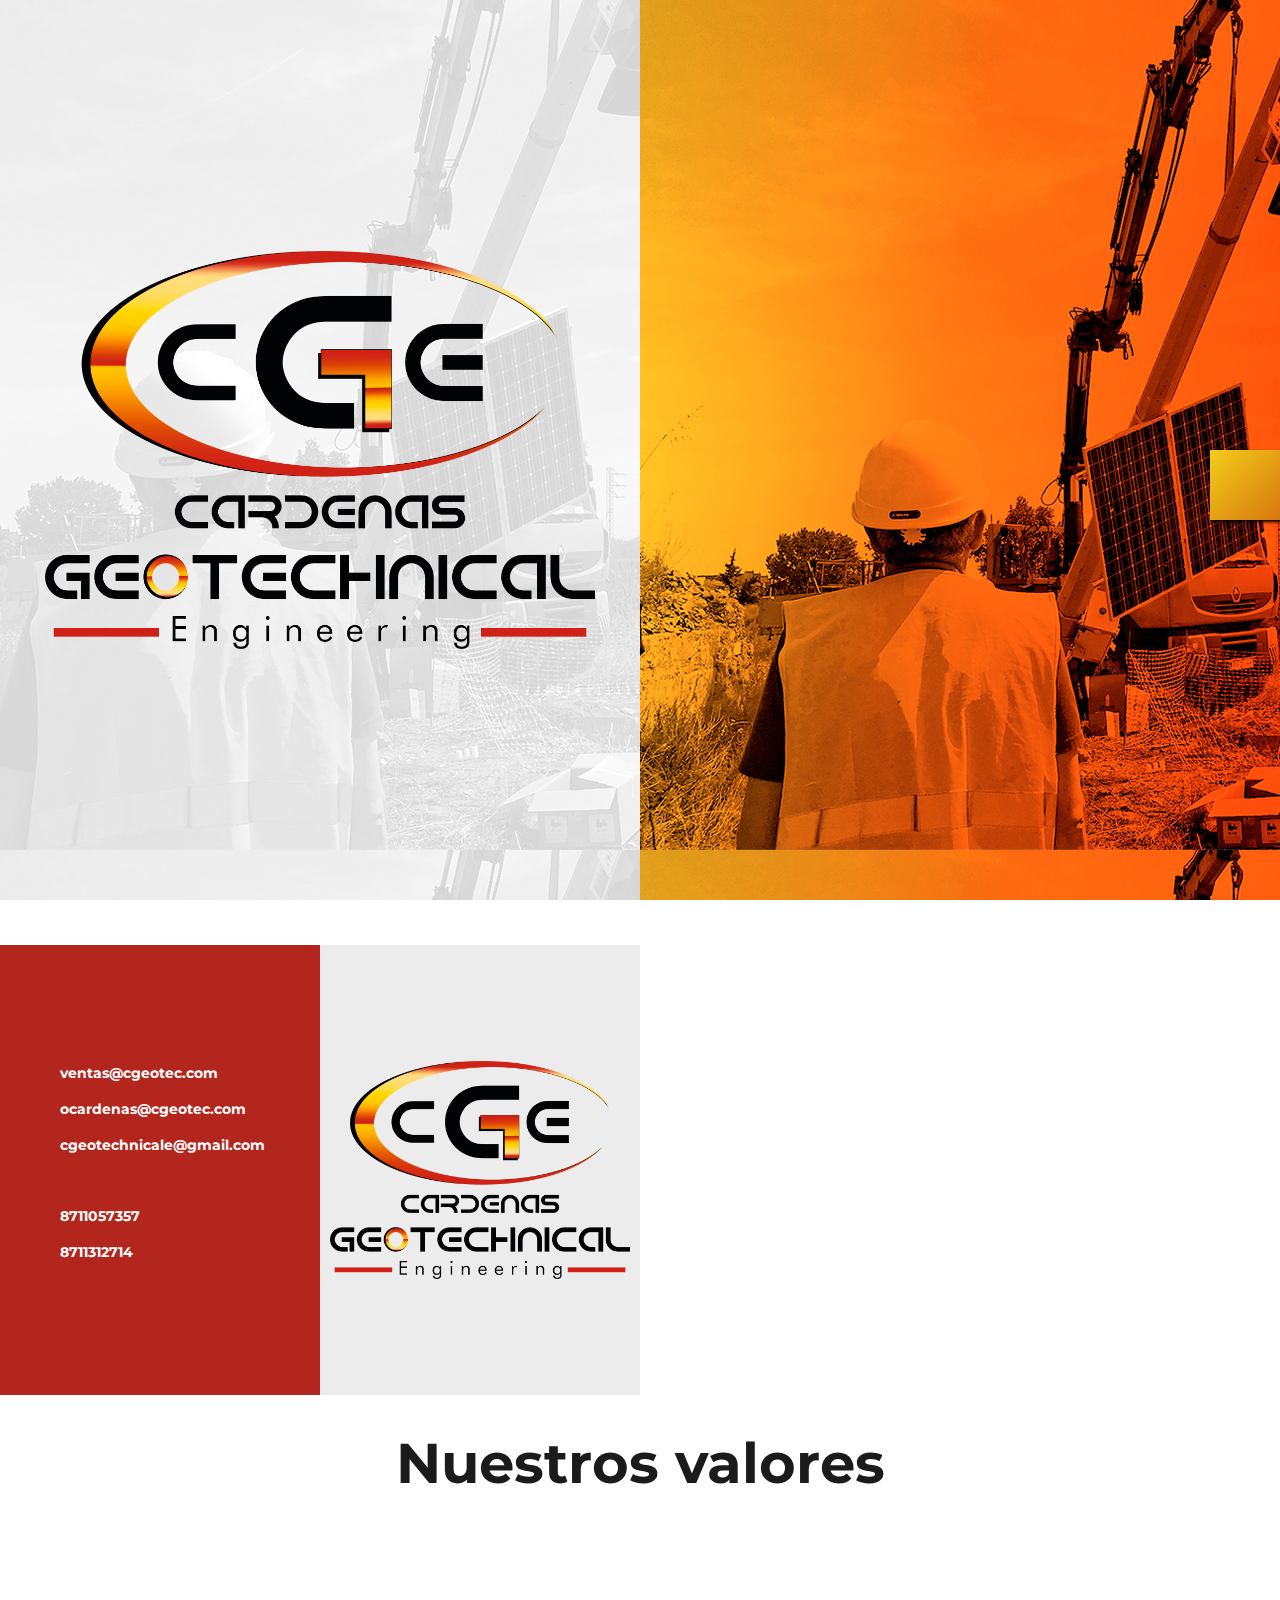
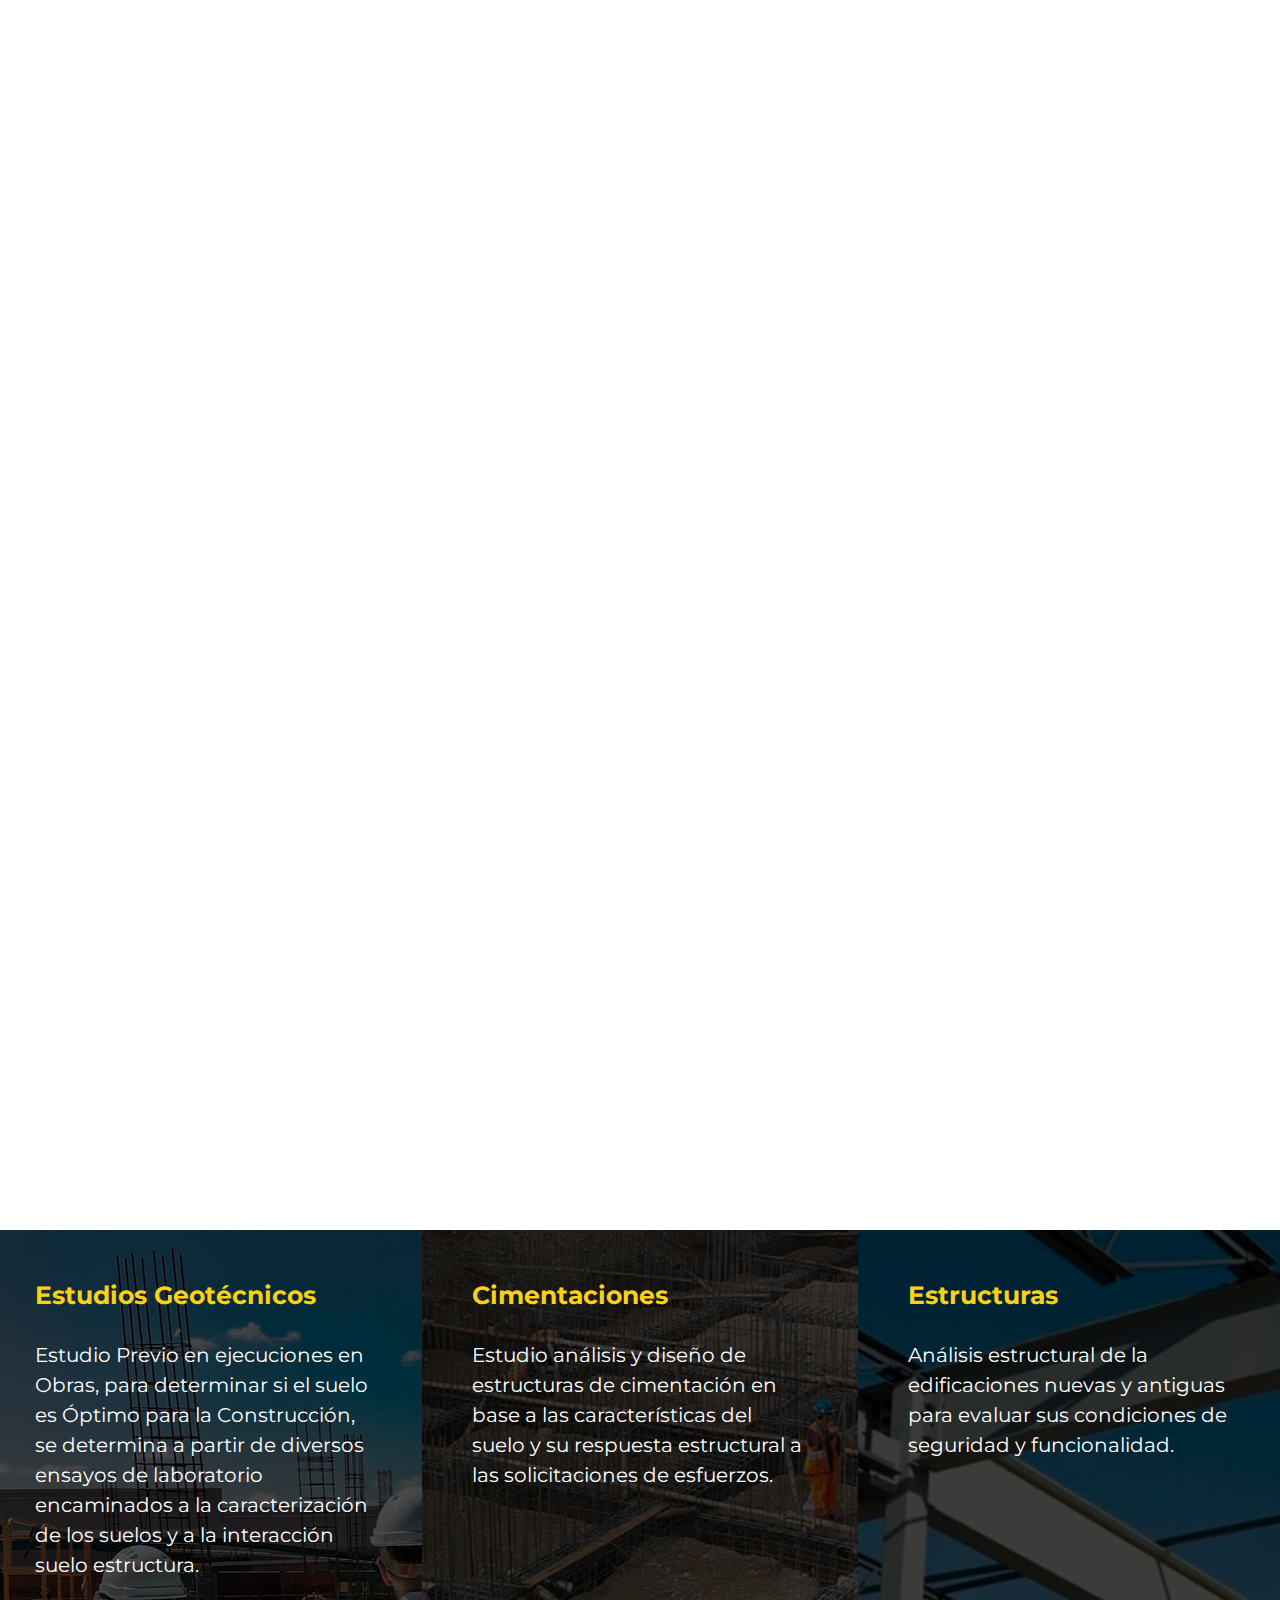
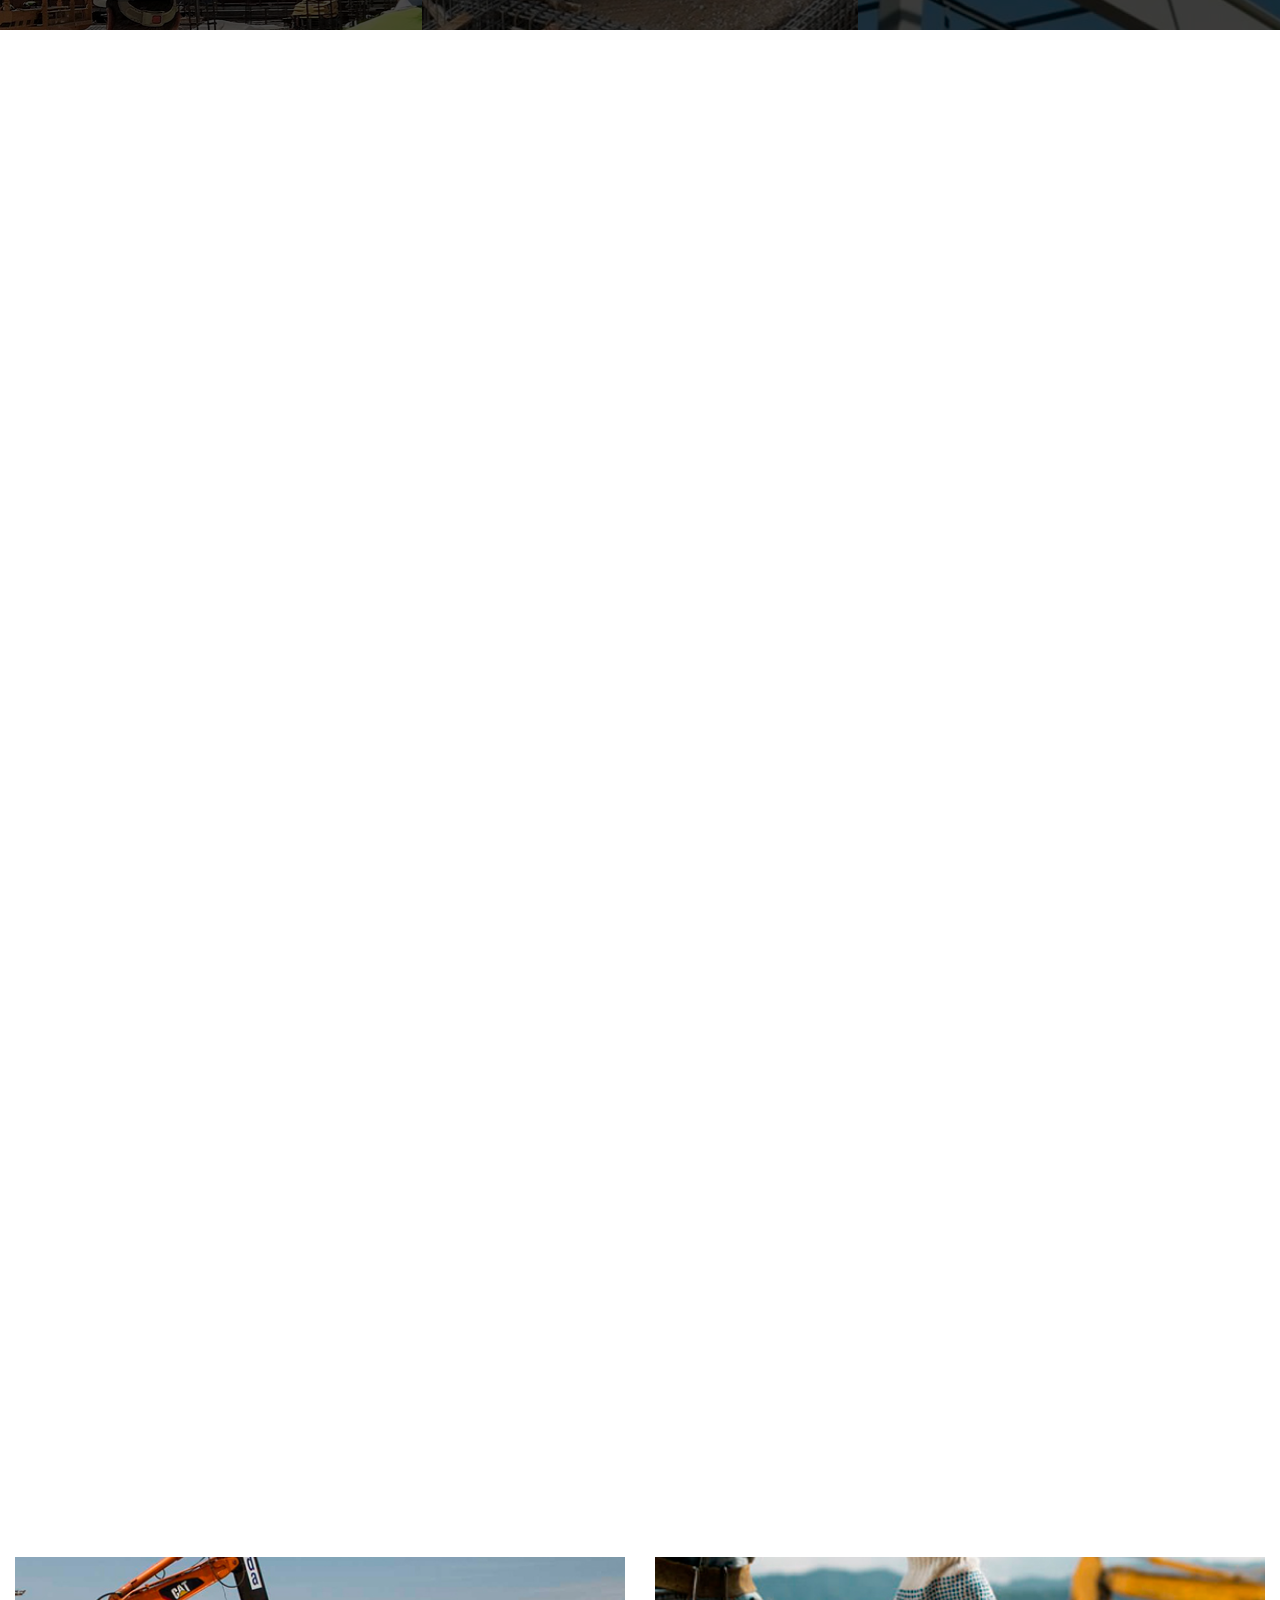
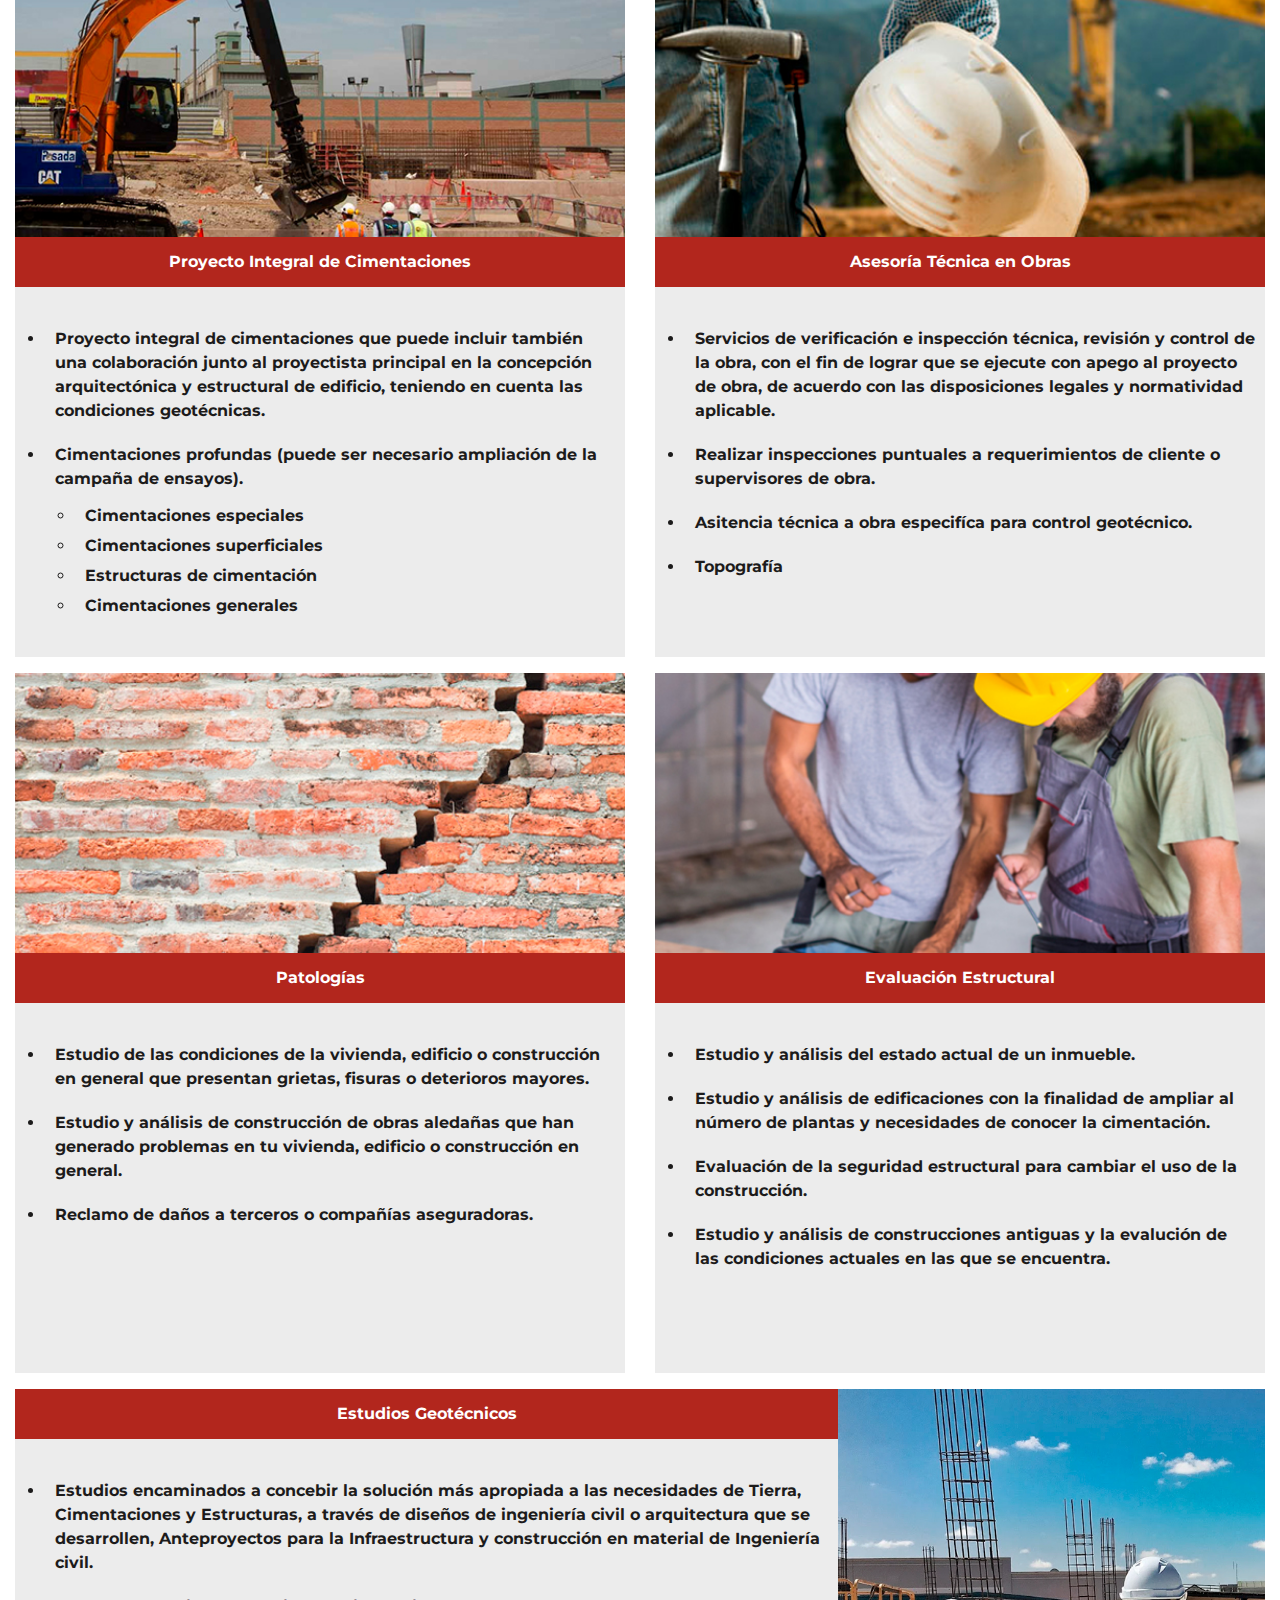
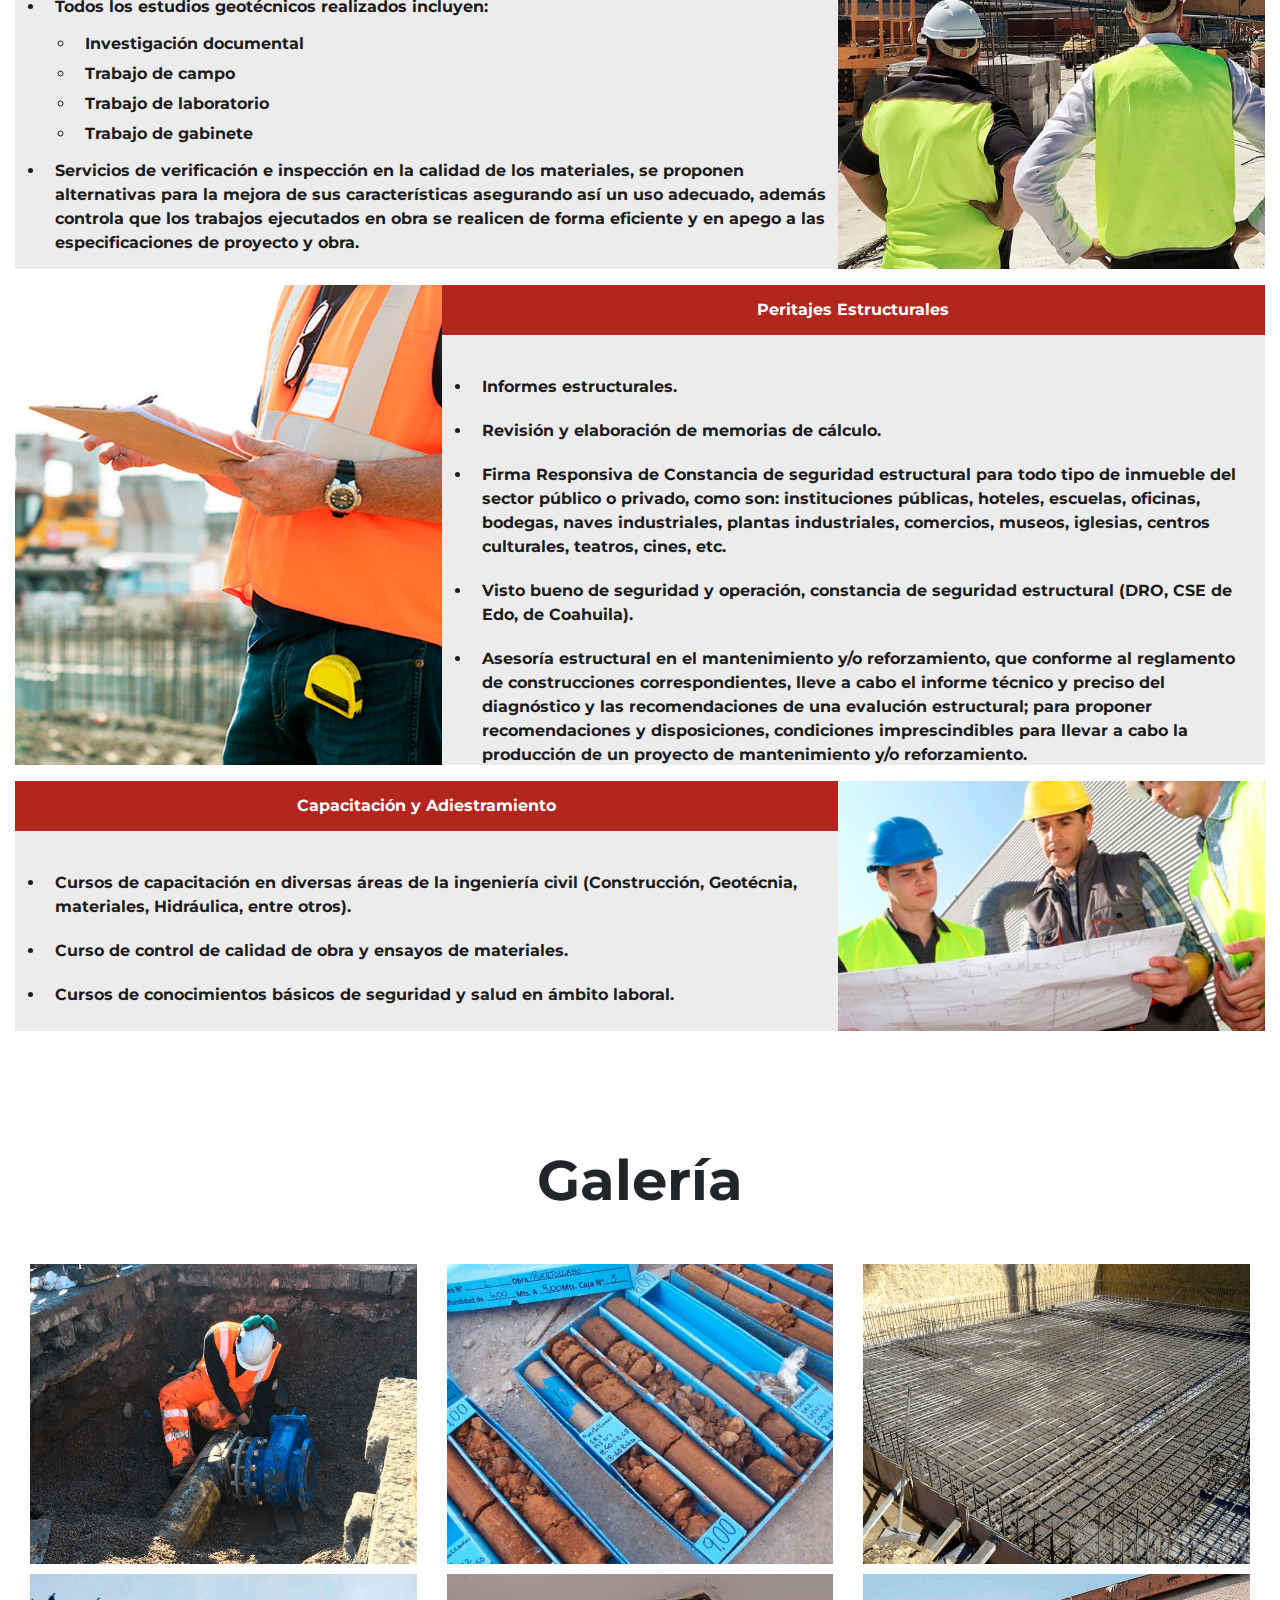
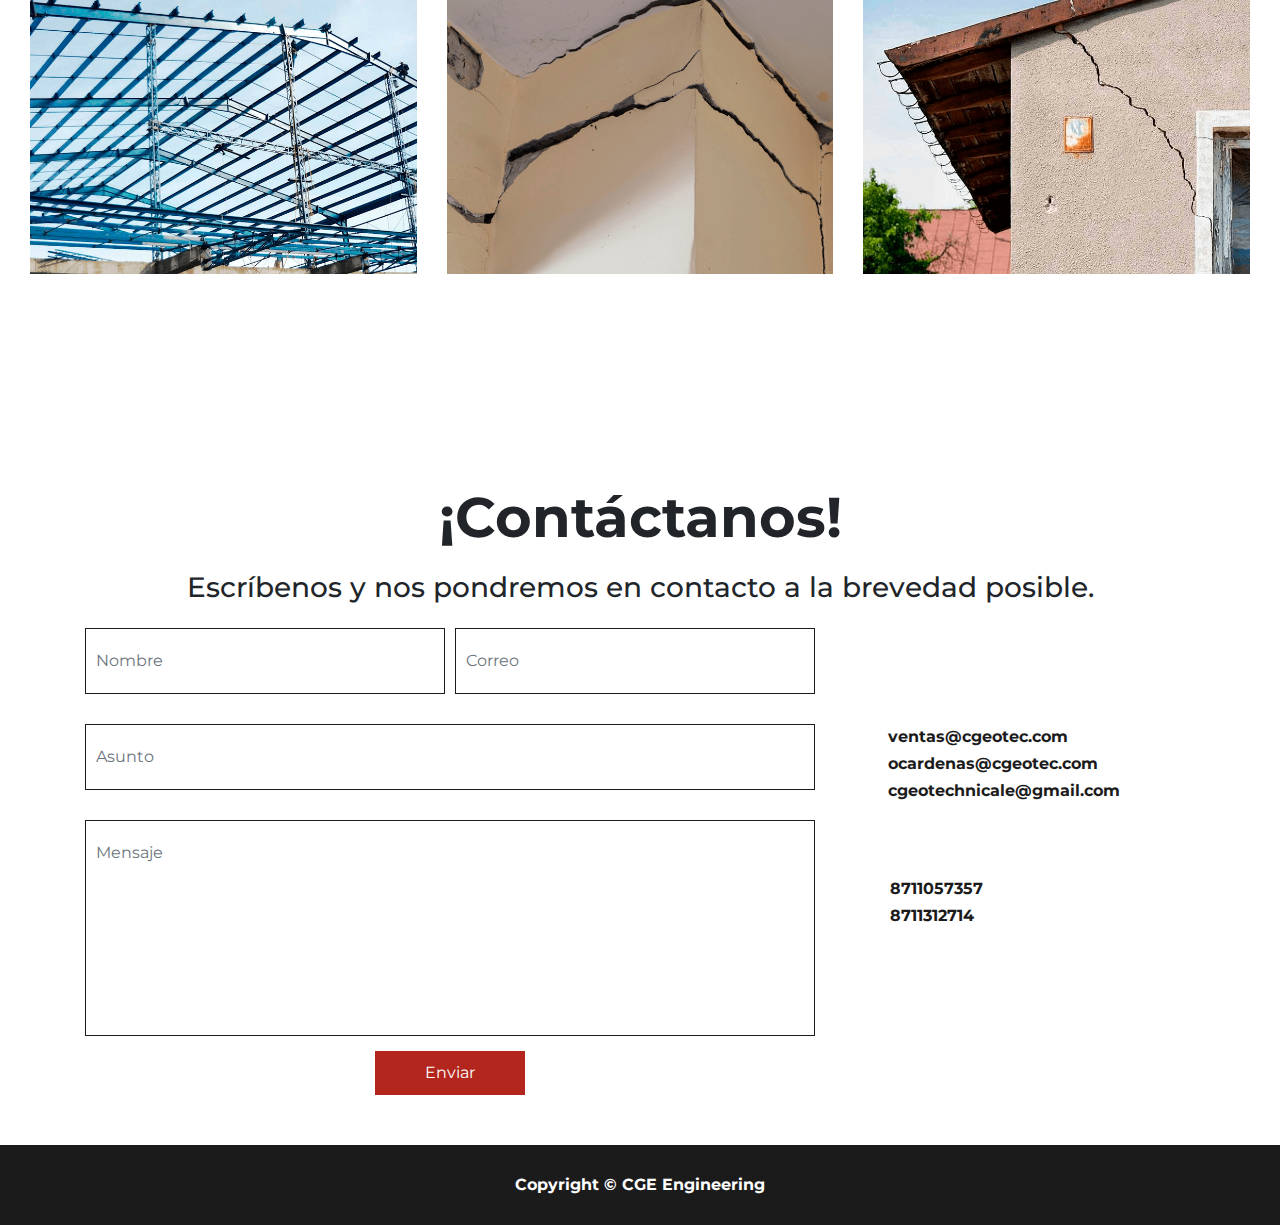
==== commit 9eb311c0: "Se agrego direccioanaminto a plataformas de correo en el manu" ====
--- a/index.html
+++ b/index.html
@@ -68,6 +68,9 @@
                 <a href="#contacto">
                     <li>Contacto</li>
                 </a>
+                <a href="http://webmail.cgeotec.com/" target="_blank" title="Correo">
+                    <i style="color: #fff; font-size: 50px;" class="far fa-envelope"></i>
+                </a>
             </ul>
         </div>
         <div id="menu" class="menu">
@@ -417,7 +420,7 @@
             </div>
         </div>
         <footer class="footer ">
-            <h2>Desarrollado por <span><a href="https://awsoftware.mx/ ">A W Software</a></span></h2>
+            <h2>Copyright © <span>CGE Engineering</span></h2>
         </footer>
     </section>
     <!--Wow JS-->
--- a/css/estilos.css
+++ b/css/estilos.css
@@ -85,7 +85,6 @@
 .caja-obreros .obrero {
   width: 50%;
   height: 100%;
-  border: 1px solid black;
 }
 
 @media screen and (max-width: 767px) {
@@ -829,6 +828,7 @@
   background-size: cover;
   background-repeat: no-repeat;
   transition: all .3s ease-out;
+  margin-bottom: 10px;
   background-image: url("../assets/img/img1.jpg");
 }
 
@@ -836,12 +836,6 @@
   transform: scale(1.03);
 }
 
-@media screen and (max-width: 767px) {
-  .area .galeria .gal1 {
-    margin: 0;
-  }
-}
-
 .area .galeria .gal2 {
   width: 100%;
   height: 300px;
@@ -849,6 +843,7 @@
   background-size: cover;
   background-repeat: no-repeat;
   transition: all .3s ease-out;
+  margin-bottom: 10px;
   background-image: url("../assets/img/img2.jpg");
 }
 
@@ -856,12 +851,6 @@
   transform: scale(1.03);
 }
 
-@media screen and (max-width: 767px) {
-  .area .galeria .gal2 {
-    margin: 0;
-  }
-}
-
 .area .galeria .gal3 {
   width: 100%;
   height: 300px;
@@ -869,6 +858,7 @@
   background-size: cover;
   background-repeat: no-repeat;
   transition: all .3s ease-out;
+  margin-bottom: 10px;
   background-image: url("../assets/img/img3.jpg");
 }
 
@@ -876,12 +866,6 @@
   transform: scale(1.03);
 }
 
-@media screen and (max-width: 767px) {
-  .area .galeria .gal3 {
-    margin: 0;
-  }
-}
-
 .area .galeria .gal4 {
   width: 100%;
   height: 300px;
@@ -889,6 +873,7 @@
   background-size: cover;
   background-repeat: no-repeat;
   transition: all .3s ease-out;
+  margin-bottom: 10px;
   background-image: url("../assets/img/img4.jpg");
 }
 
@@ -896,12 +881,6 @@
   transform: scale(1.03);
 }
 
-@media screen and (max-width: 767px) {
-  .area .galeria .gal4 {
-    margin: 0;
-  }
-}
-
 .area .galeria .gal5 {
   width: 100%;
   height: 300px;
@@ -909,6 +888,7 @@
   background-size: cover;
   background-repeat: no-repeat;
   transition: all .3s ease-out;
+  margin-bottom: 10px;
   background-image: url("../assets/img/img5.jpg");
 }
 
@@ -916,12 +896,6 @@
   transform: scale(1.03);
 }
 
-@media screen and (max-width: 767px) {
-  .area .galeria .gal5 {
-    margin: 0;
-  }
-}
-
 .area .galeria .gal6 {
   width: 100%;
   height: 300px;
@@ -929,23 +903,19 @@
   background-size: cover;
   background-repeat: no-repeat;
   transition: all .3s ease-out;
+  margin-bottom: 10px;
   background-image: url("../assets/img/img6.jpg");
 }
 
 .area .galeria .gal6:hover {
   transform: scale(1.03);
-}
-
-@media screen and (max-width: 767px) {
-  .area .galeria .gal6 {
-    margin: 0;
-  }
 }
 
 .area .galeria h3 {
   font-size: 16px;
   color: #1c1b1b;
   font-weight: bold;
+  display: none;
 }
 
 .area .contacto {
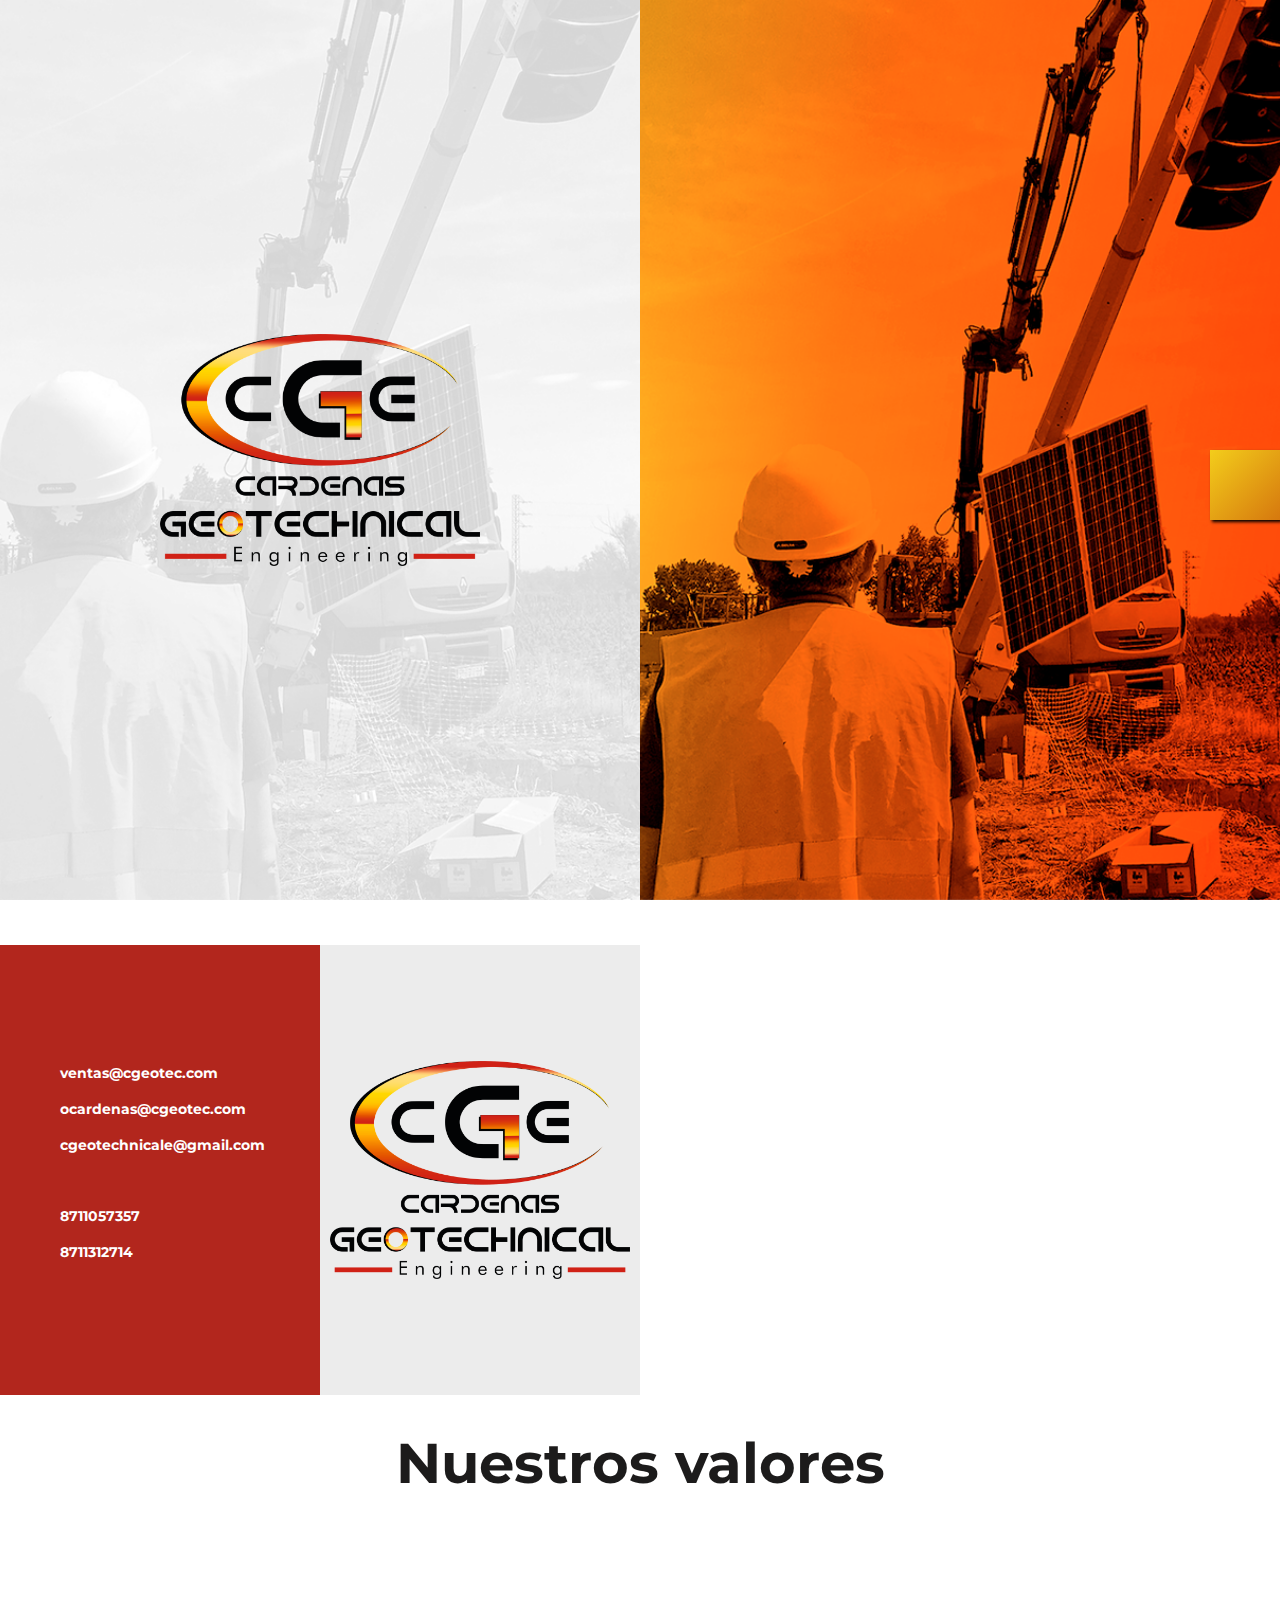
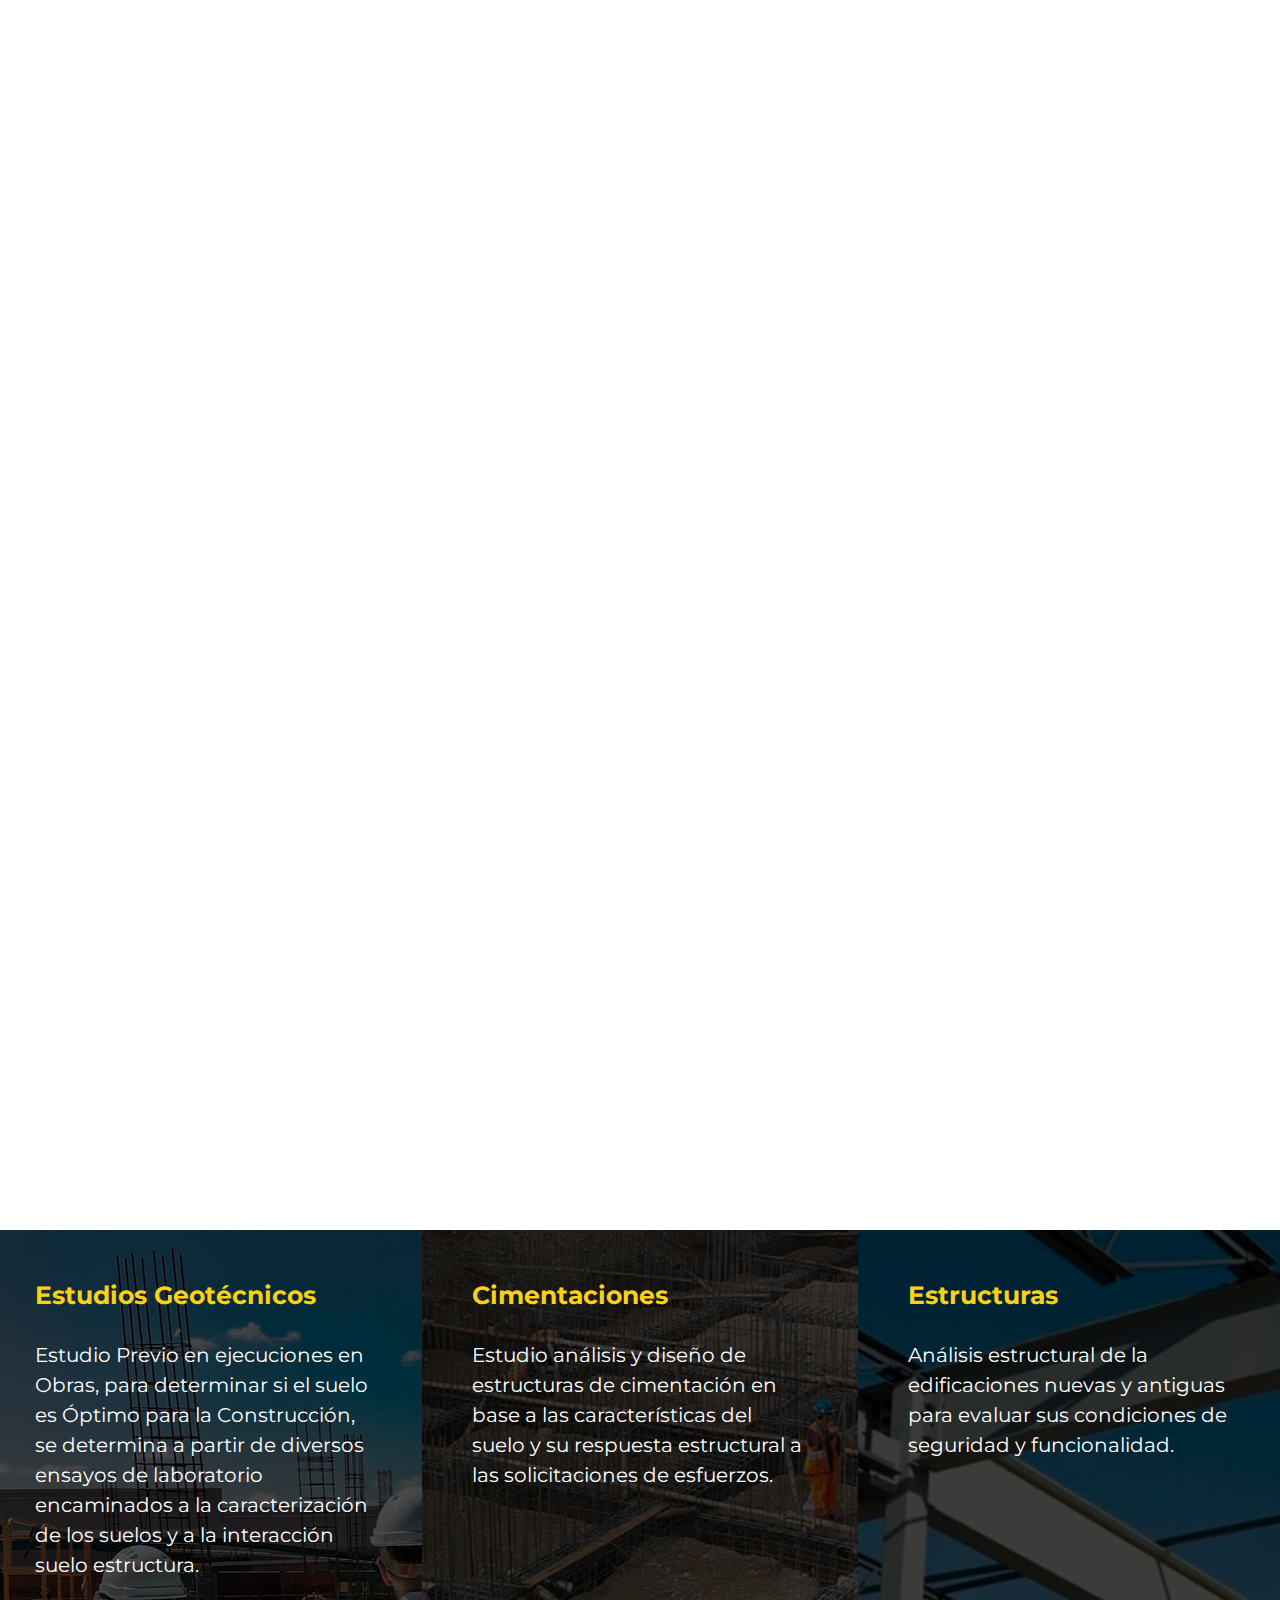
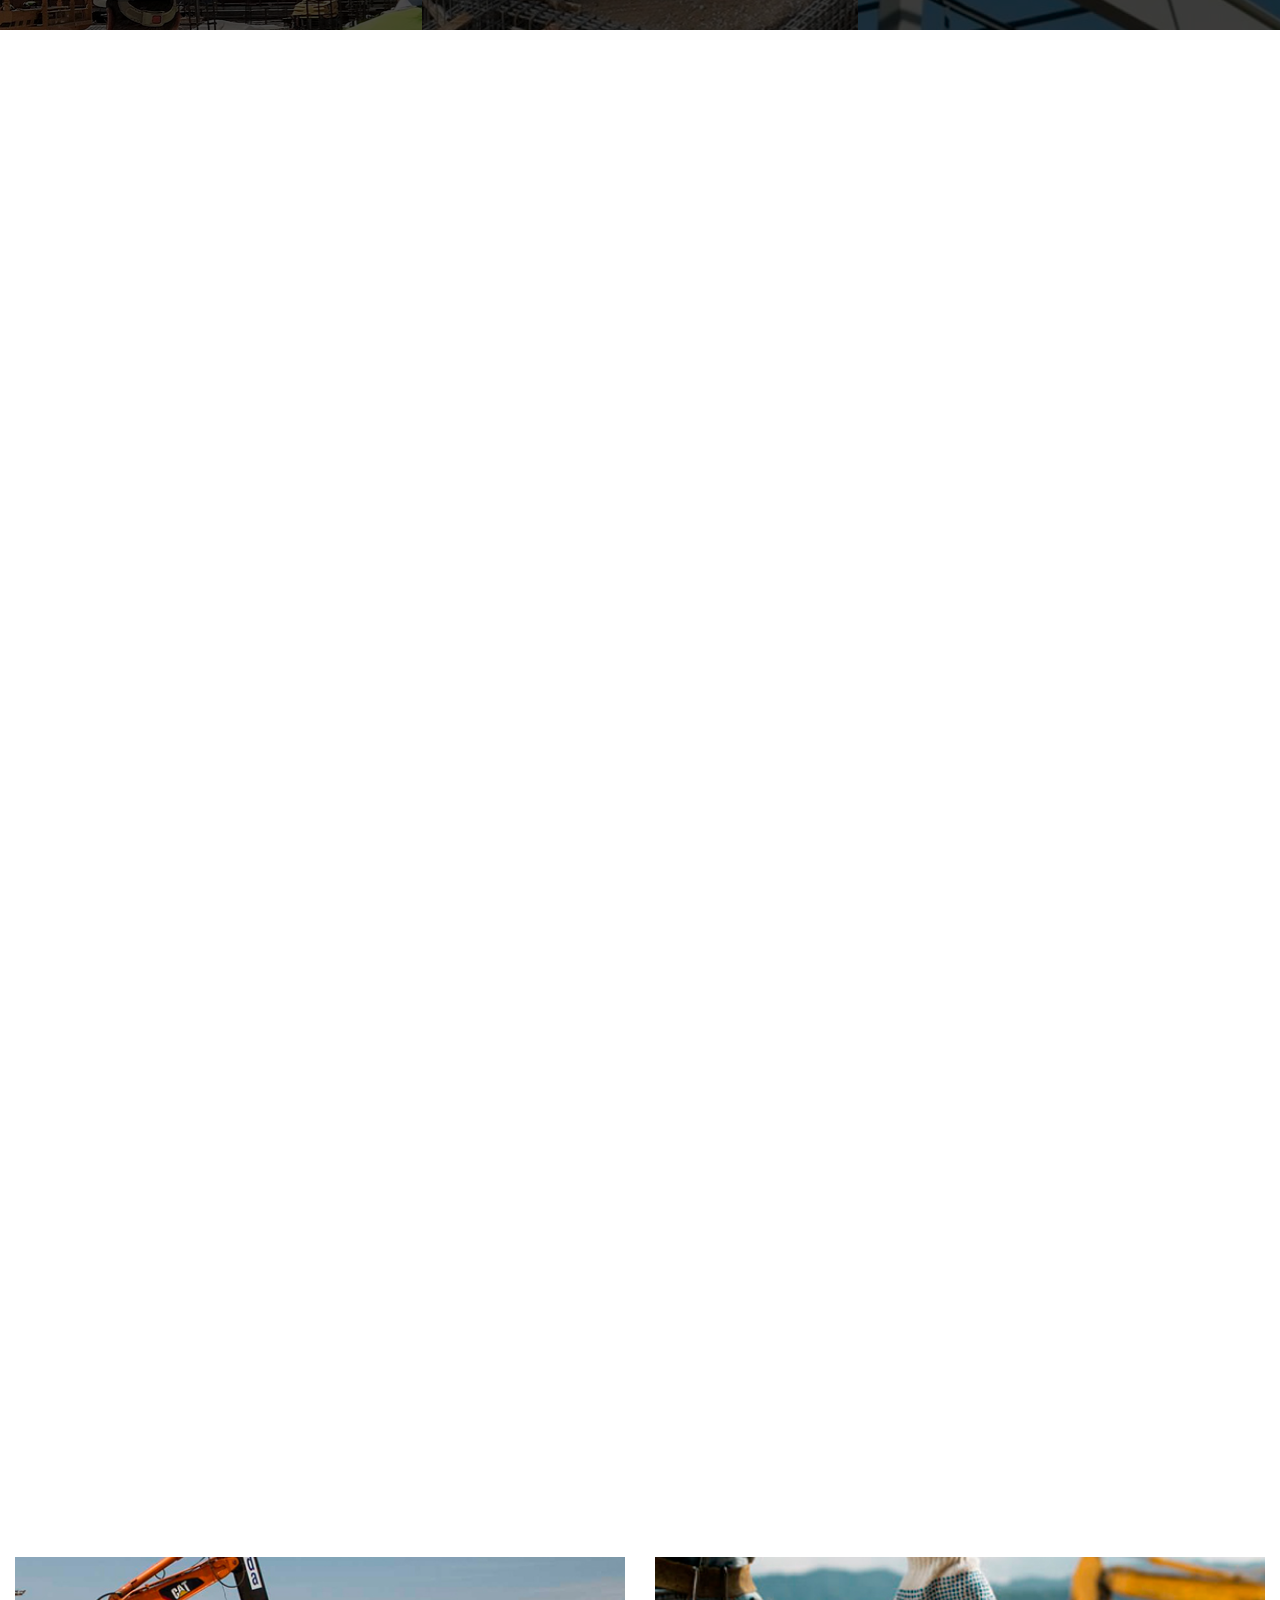
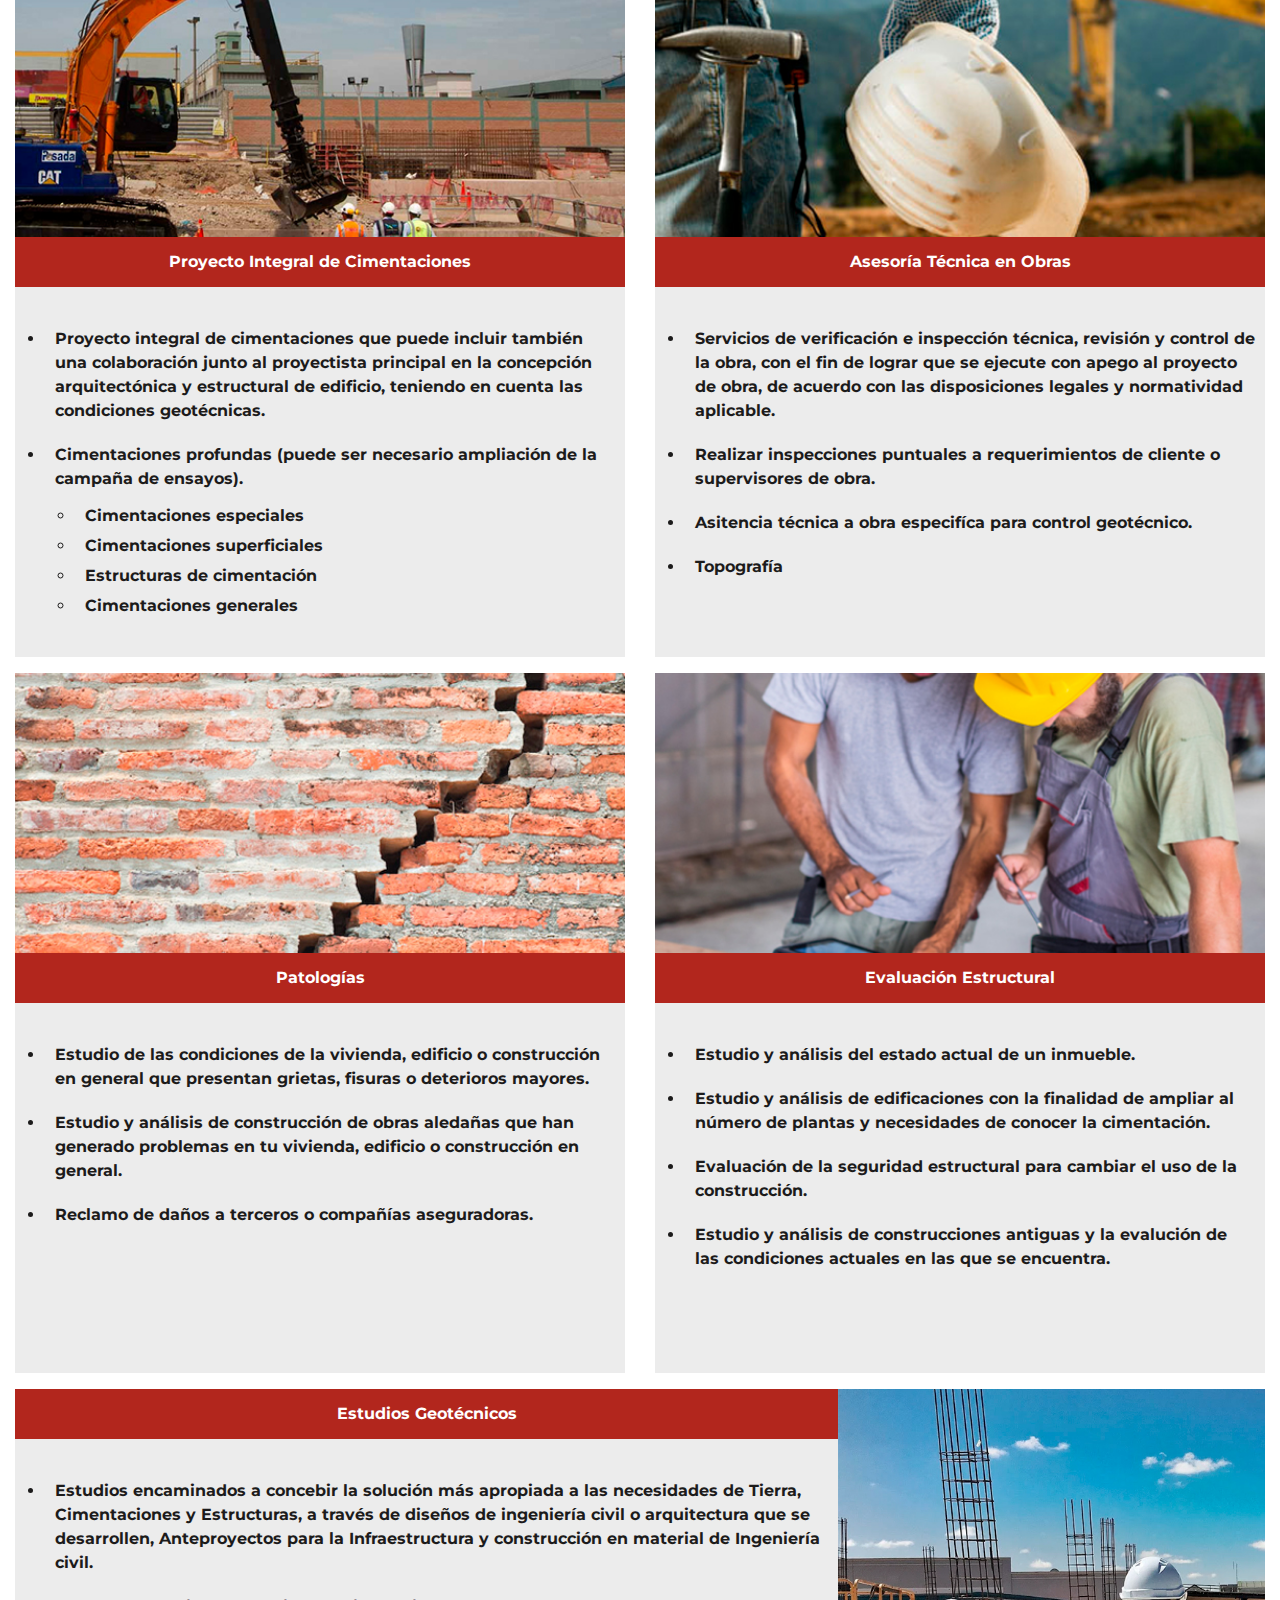
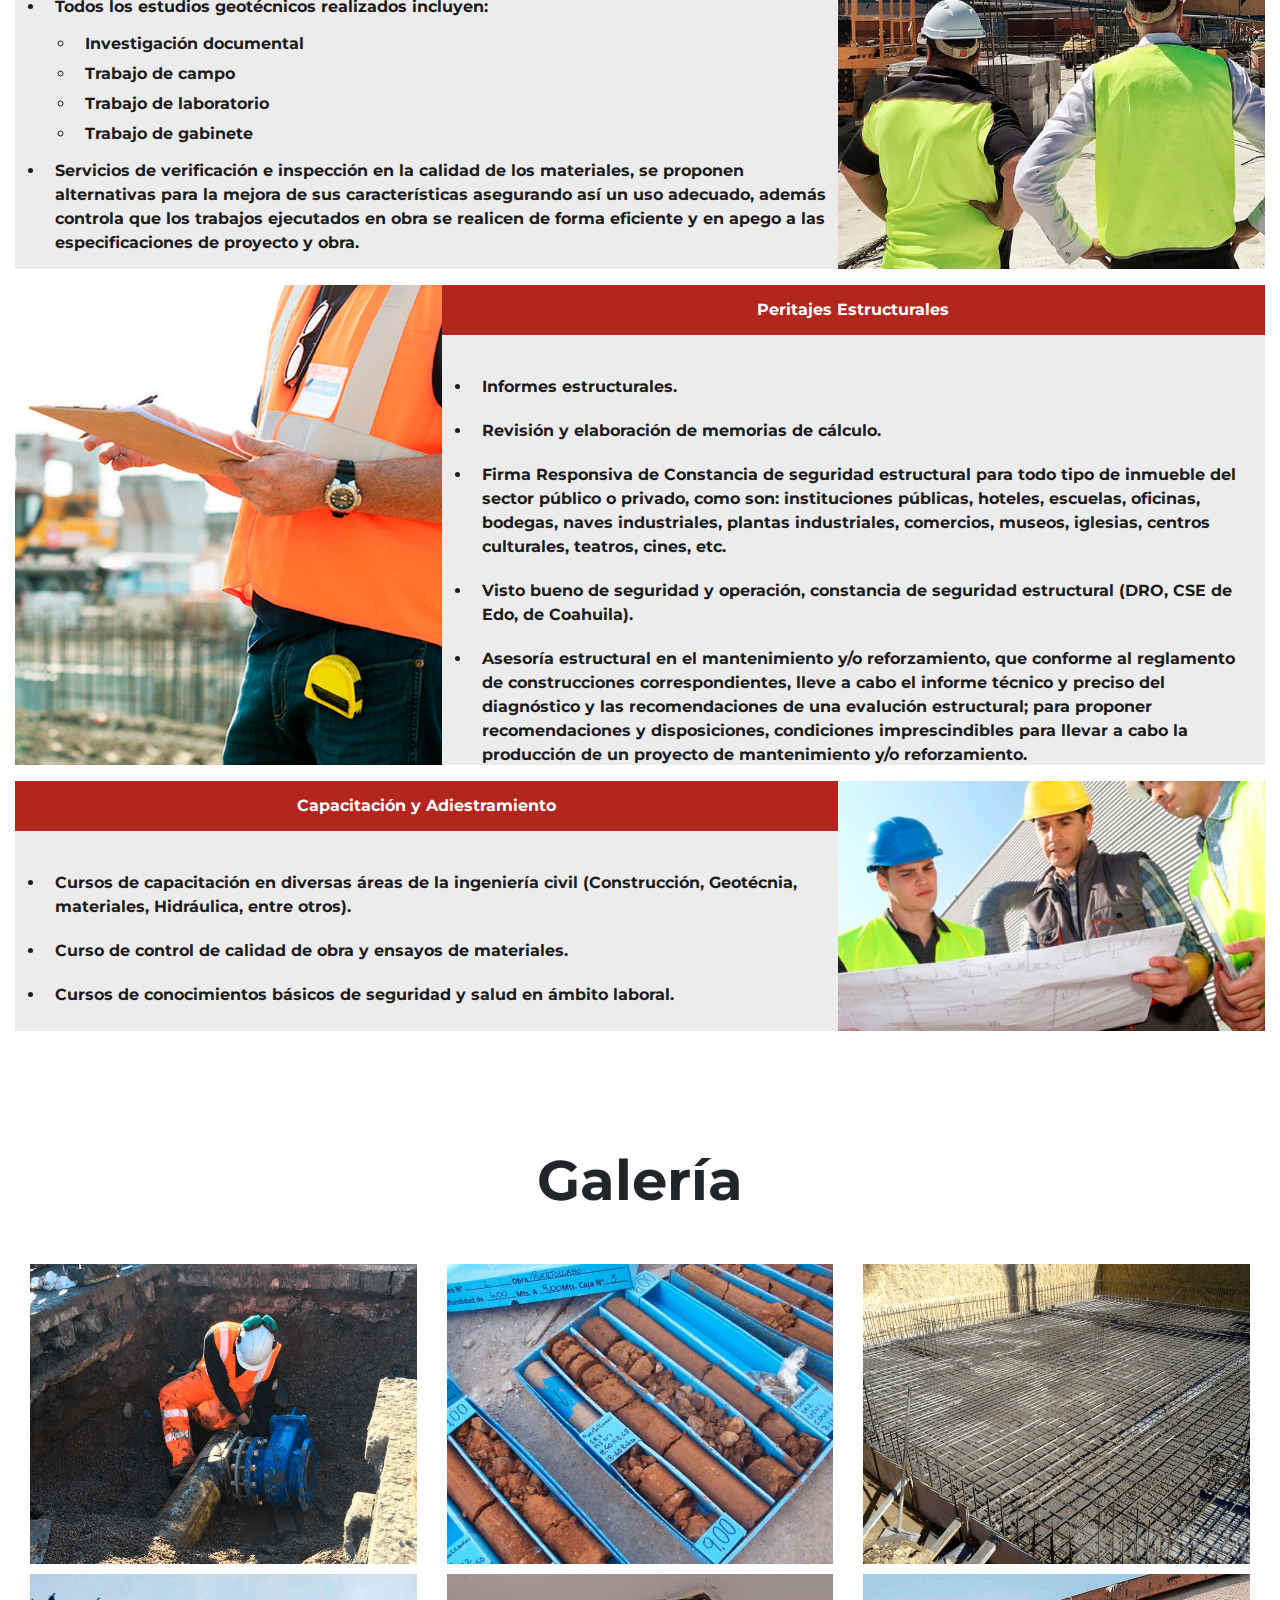
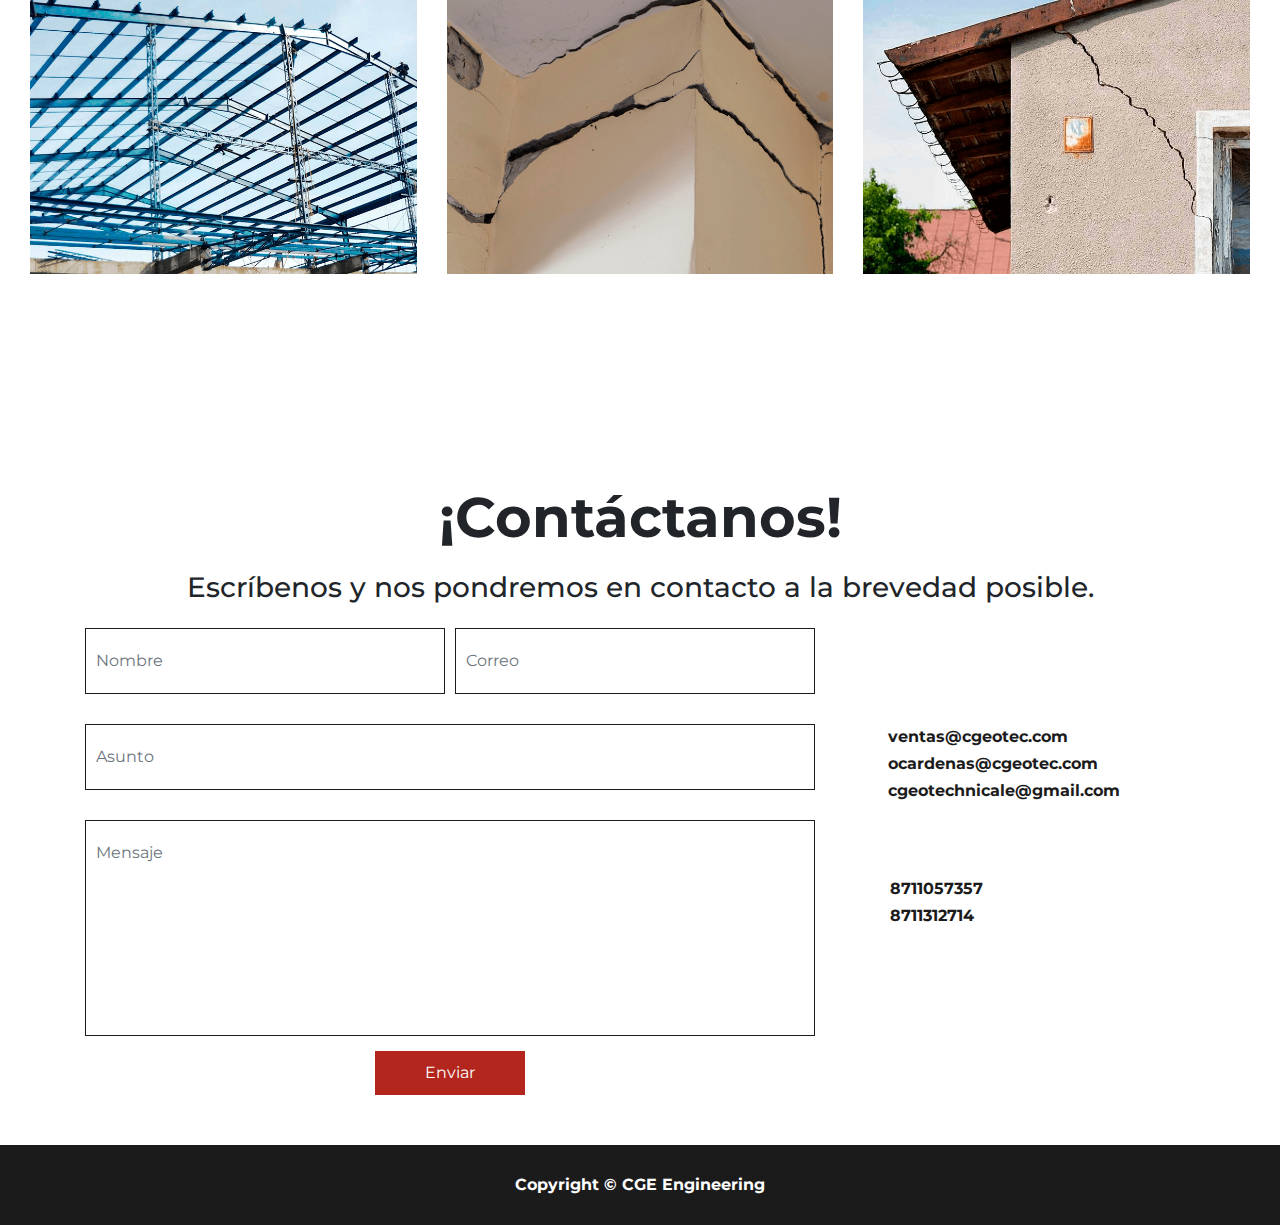
==== commit c0081a41: "Correcion del header y del menu flotante" ====
--- a/index.html
+++ b/index.html
@@ -69,15 +69,15 @@
                     <li>Contacto</li>
                 </a>
                 <a href="http://webmail.cgeotec.com/" target="_blank" title="Correo">
-                    <i style="color: #fff; font-size: 50px;" class="far fa-envelope"></i>
+                    <i style="color: #fff; font-size: 45px; position: absolute; right: 5%;               bottom: 5%;" class="far fa-envelope"></i>
                 </a>
             </ul>
         </div>
-        <div id="menu" class="menu">
-            <i id="bars" class="fas fa-bars" width="50" height="50"></i>
-            <i id="cerrar" class="fas fa-times d-none" width="50" height="50"></i>
-        </div>
-    </section>
+    </section>
+    <div id="menu" class="menu">
+        <i id="bars" class="fas fa-bars" width="50" height="50"></i>
+        <i id="cerrar" class="fas fa-times d-none" width="50" height="50"></i>
+    </div>
     <!--Nosotros -->
     <section id="nosotros" class=" row align-items-center justify-content-center nosotros text-center ">
         <div class="col-sm-8 wow animate__animated animate__fadeInUp animate__delay-.9s">
--- a/css/estilos.css
+++ b/css/estilos.css
@@ -32,8 +32,8 @@
   border-right: 2px solid #f9d115;
 }
 
+/* Responsive */
 /* Tipografía */
-/* Responsive */
 /* Menu*/
 .menu {
   position: fixed;
@@ -82,9 +82,15 @@
   }
 }
 
+@media (min-width: 767px) and (max-width: 1024px) and (orientation: landscape) {
+  .caja-obreros {
+    flex-wrap: wrap;
+  }
+}
+
 .caja-obreros .obrero {
   width: 50%;
-  height: 100%;
+  height: 100vh;
 }
 
 @media screen and (max-width: 767px) {
@@ -95,14 +101,18 @@
 
 .caja-obreros .obrero1 {
   background-image: url("../assets/img/imagen_1.png");
+  background-position: center;
+  background-size: cover;
+  background-repeat: no-repeat;
+  object-fit: cover;
   display: flex;
   align-items: center;
   justify-content: center;
 }
 
 .caja-obreros .obrero1 .logo {
-  width: 550px;
-  height: 400px;
+  width: 50%;
+  height: 50%;
   object-fit: contain;
 }
 
@@ -115,6 +125,10 @@
 
 .caja-obreros .obrero2 {
   background-image: url("../assets/img/imagen_2.png");
+  background-position: center;
+  background-size: cover;
+  background-repeat: no-repeat;
+  object-fit: cover;
 }
 
 @media screen and (max-width: 767px) {
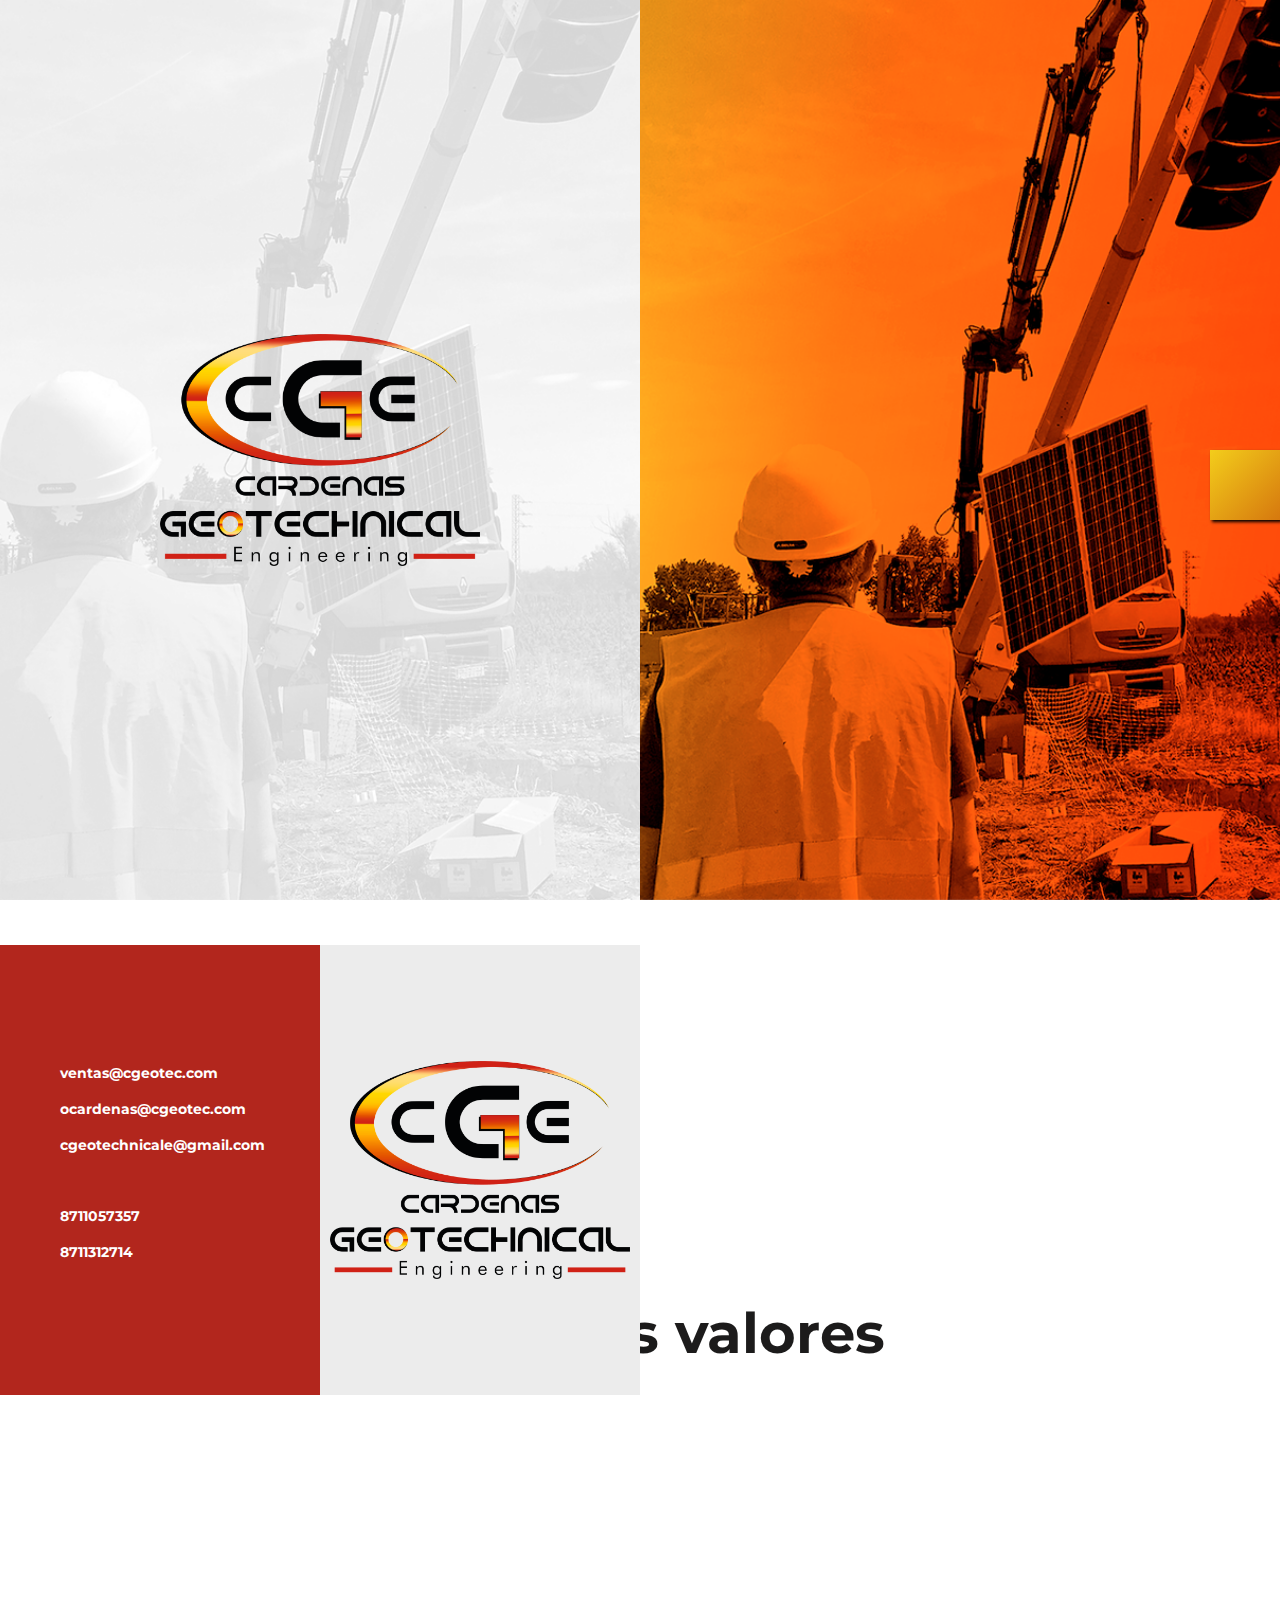
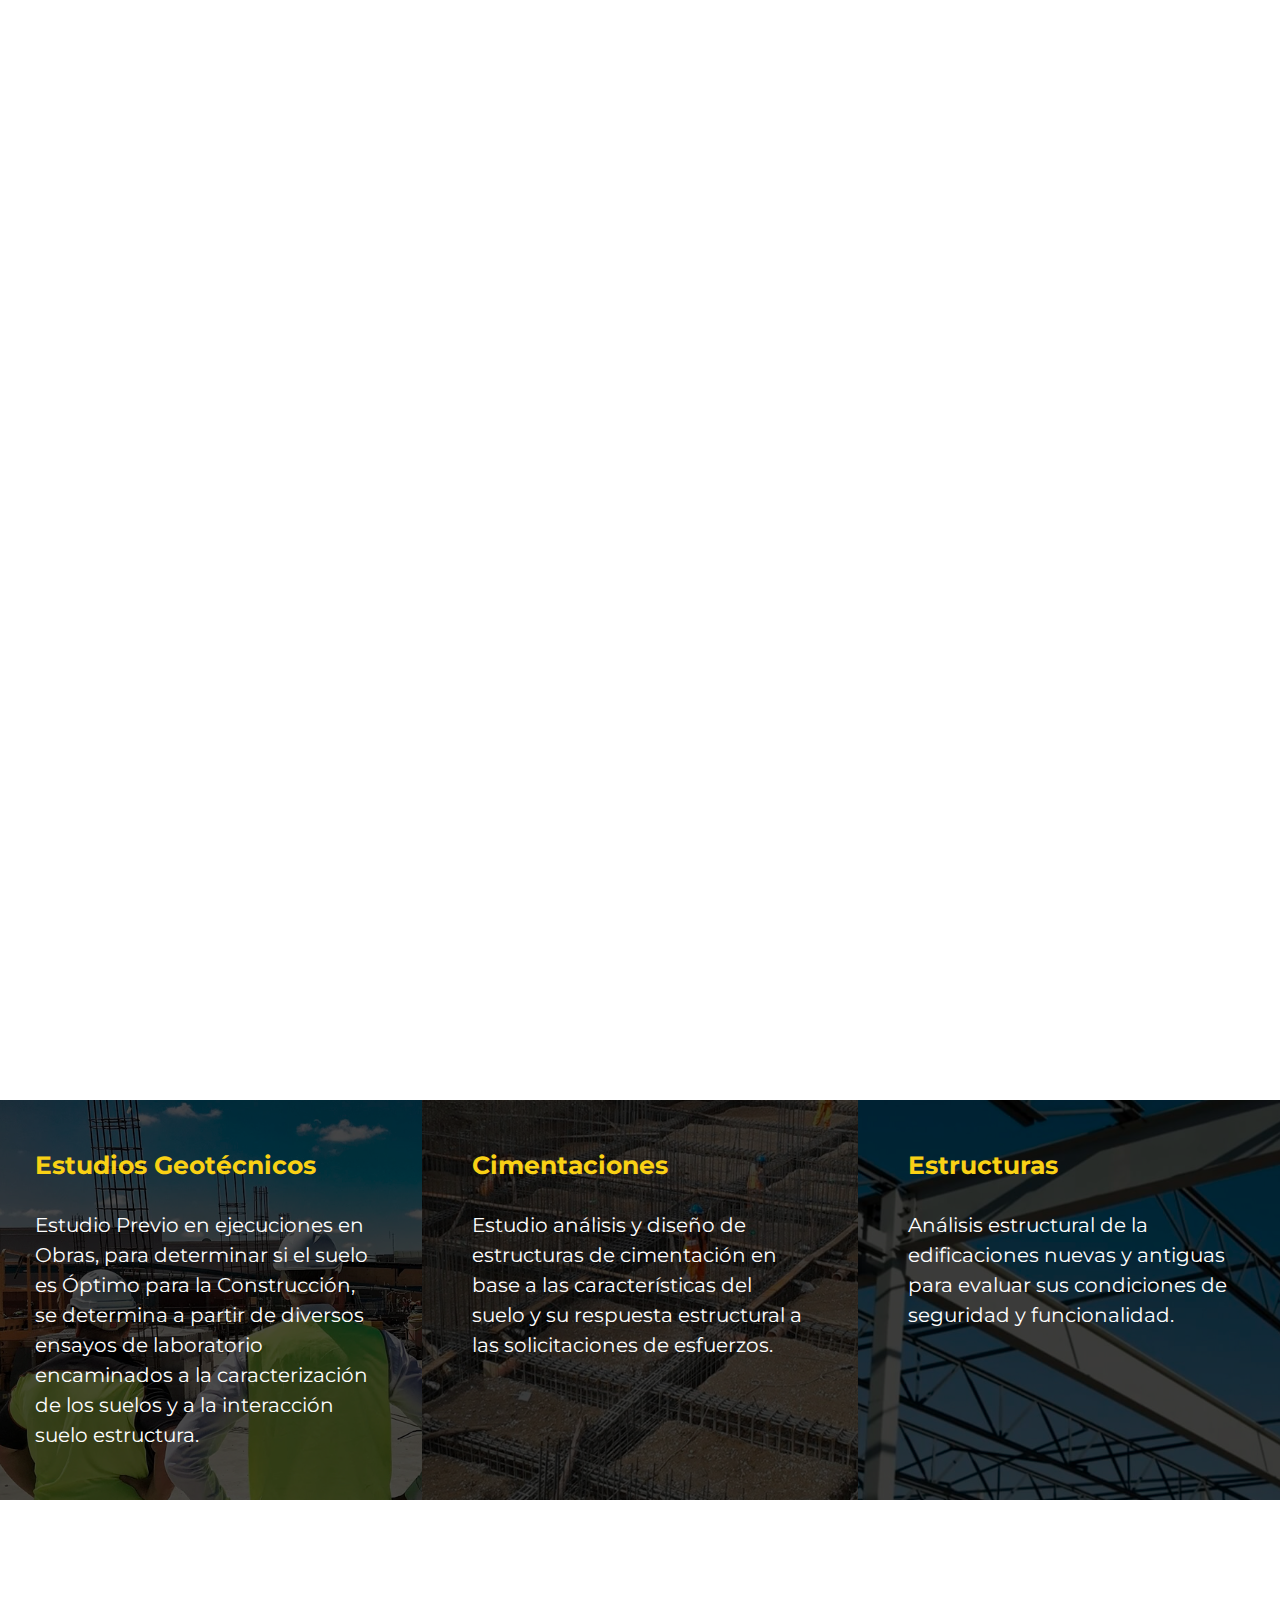
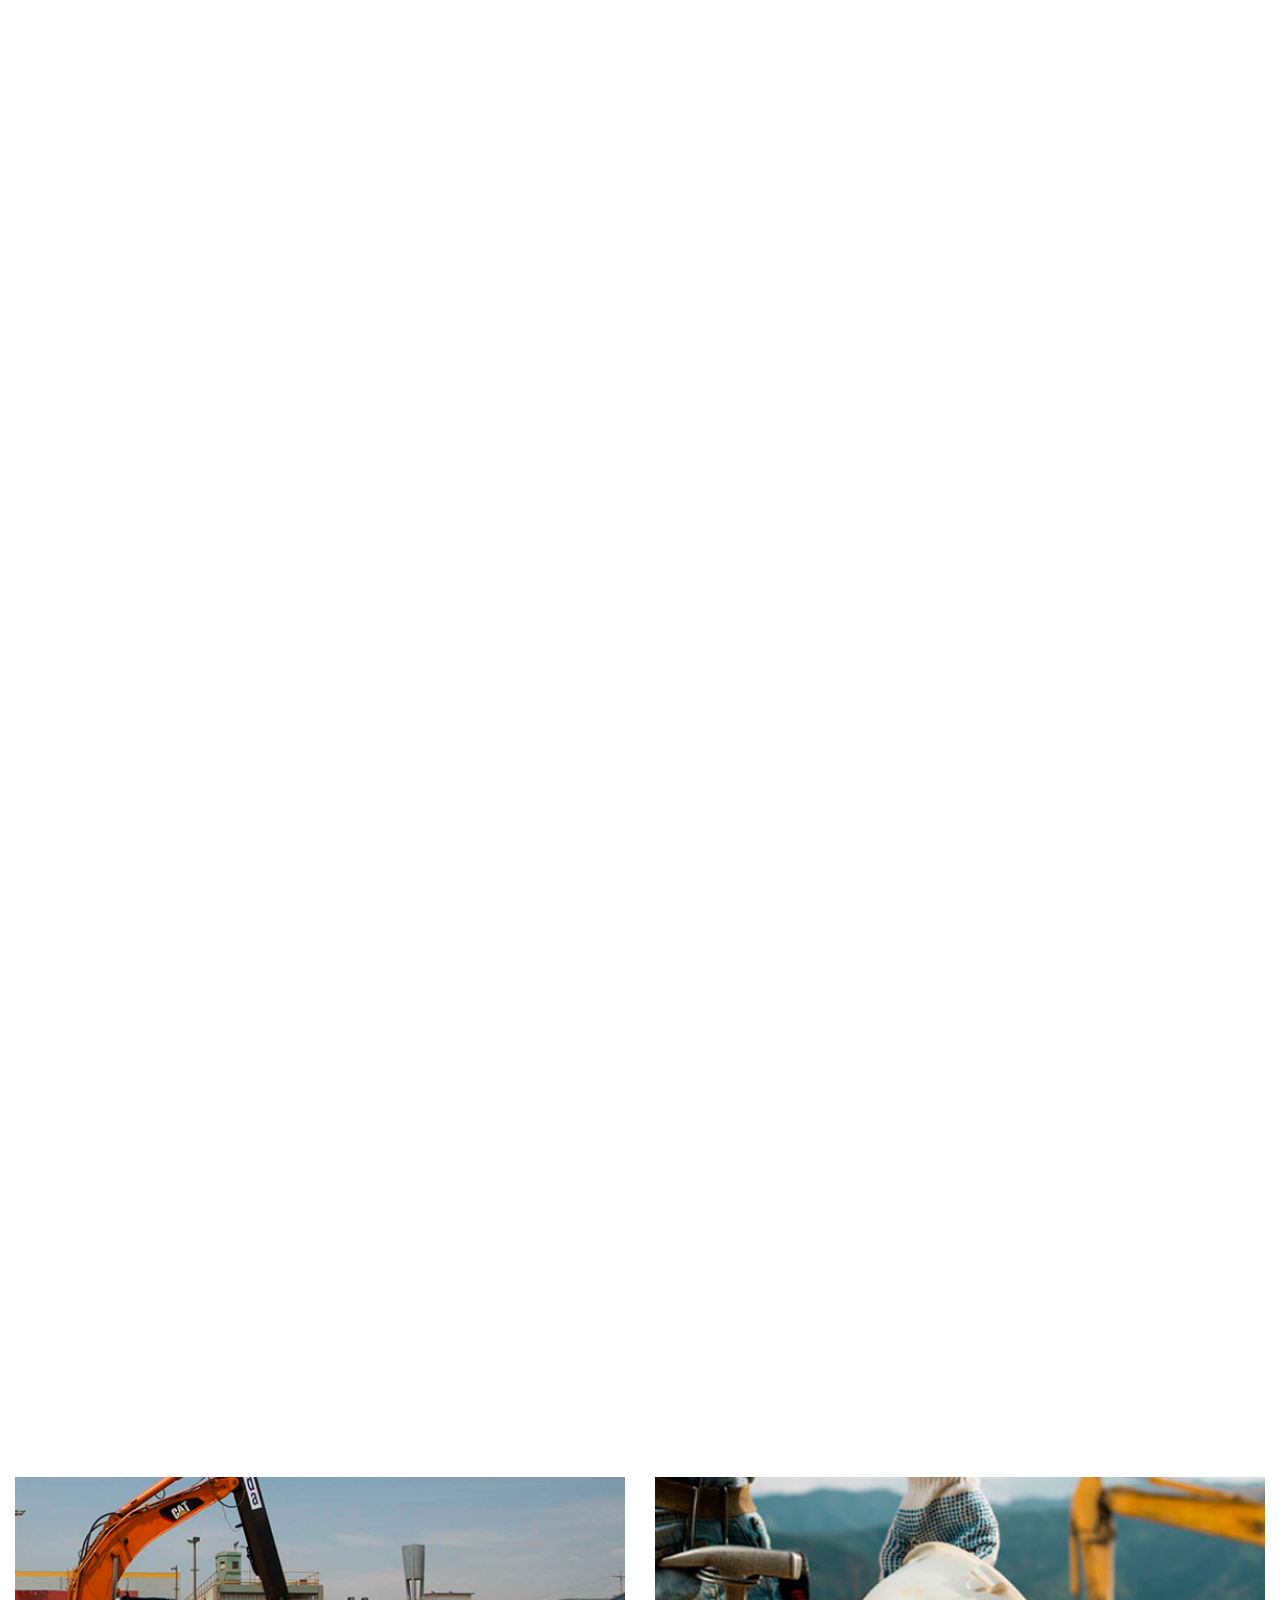
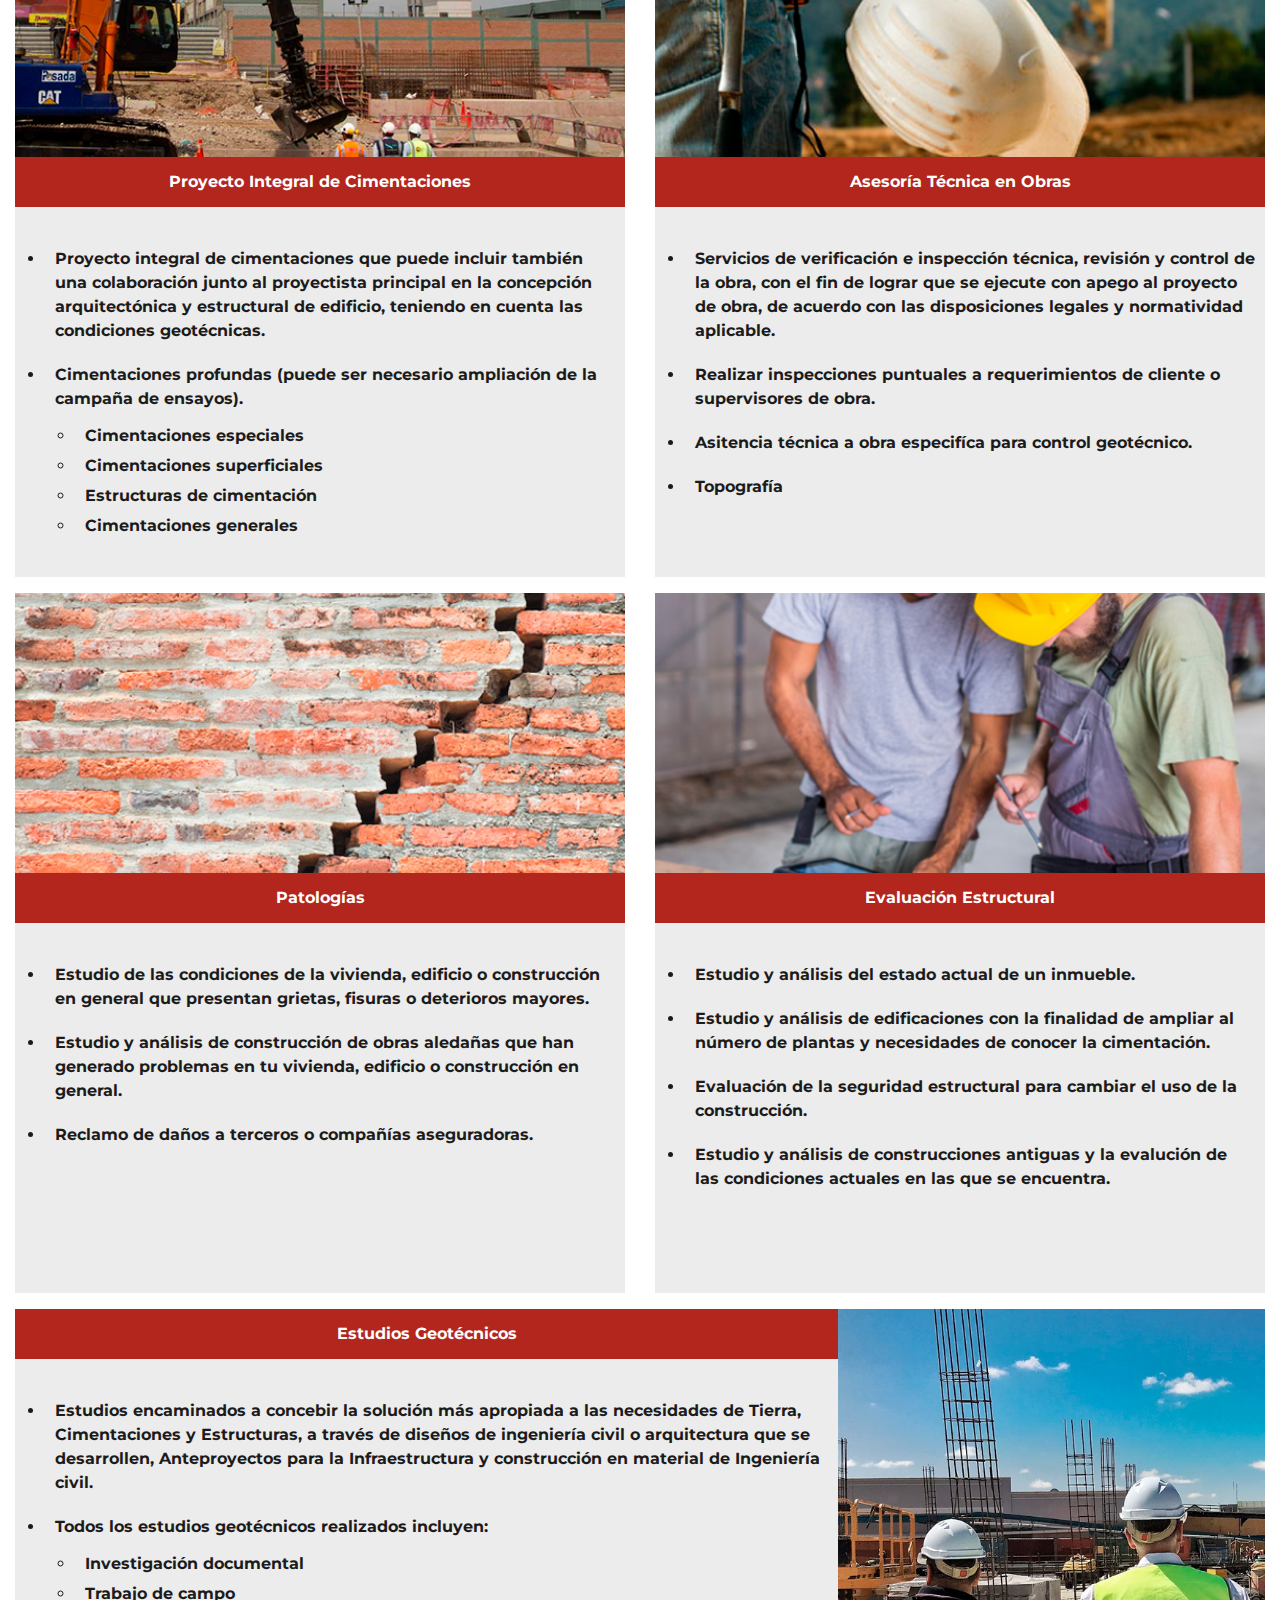
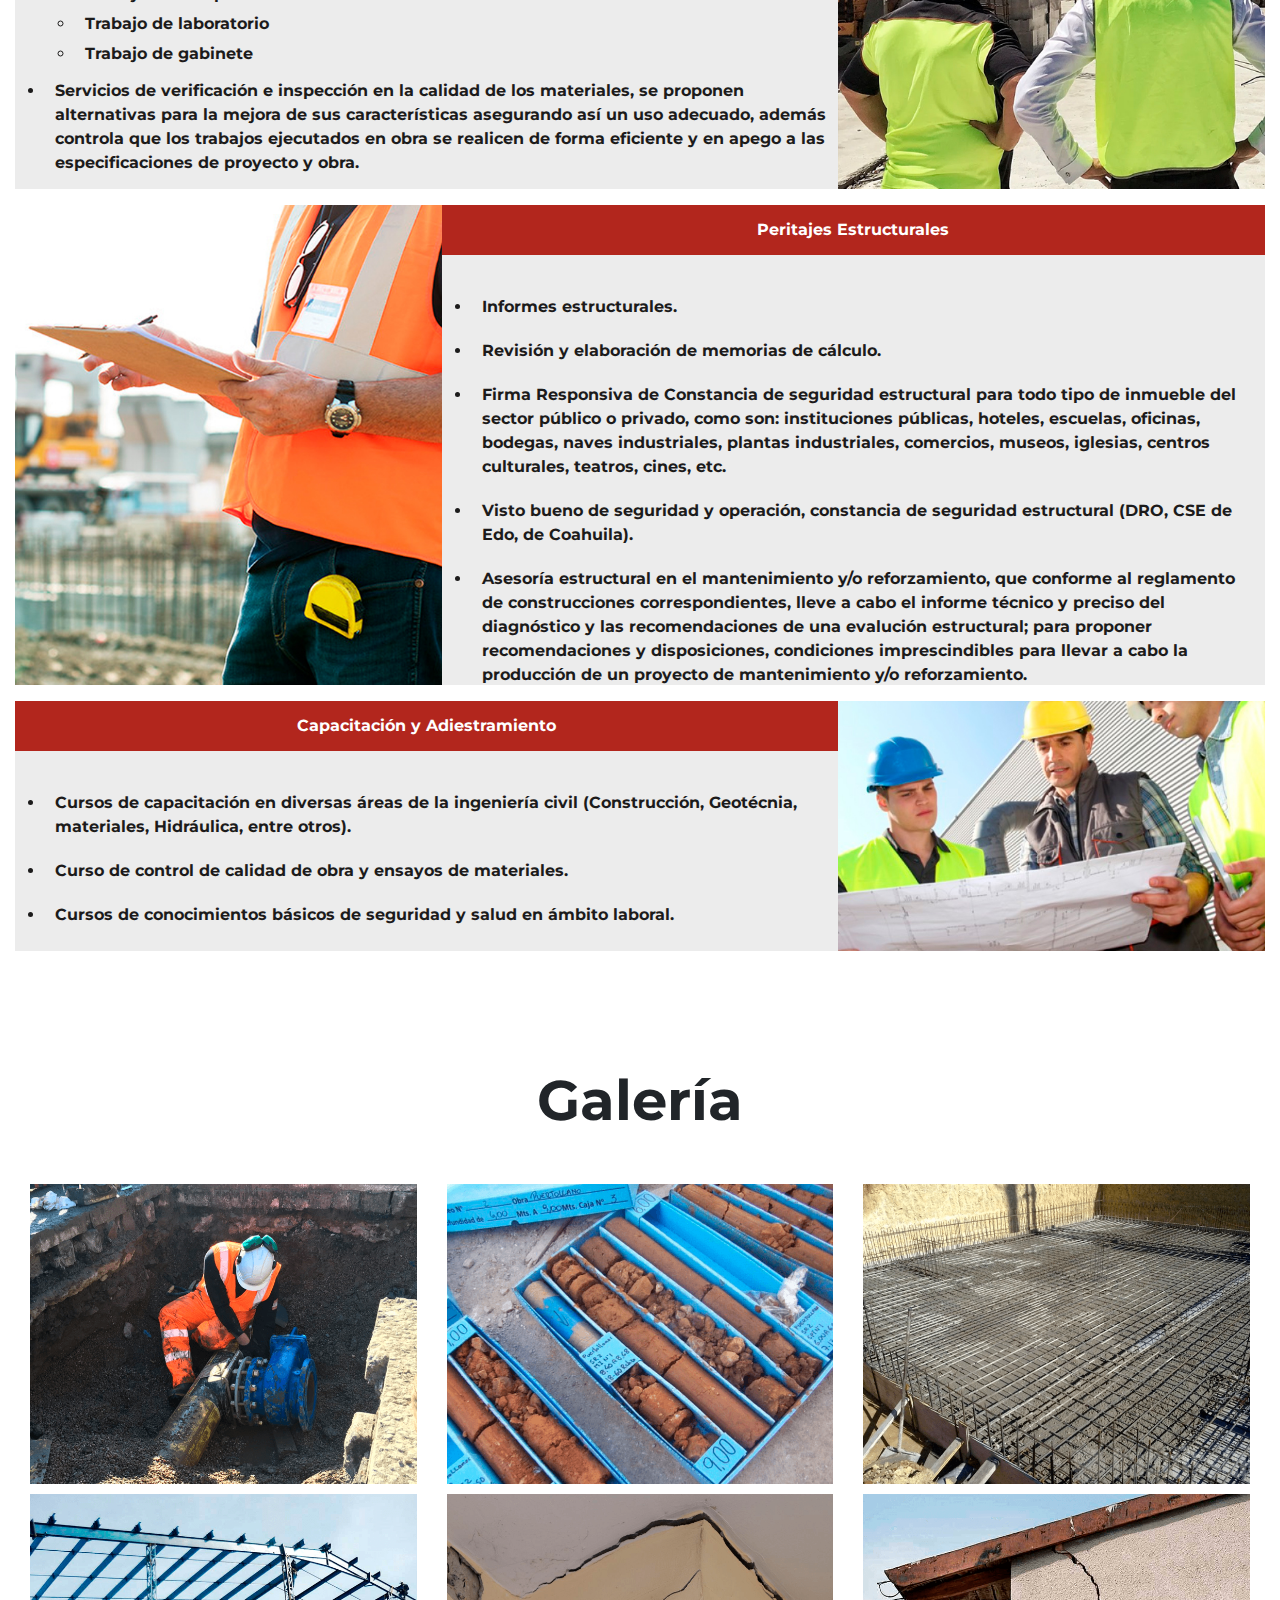
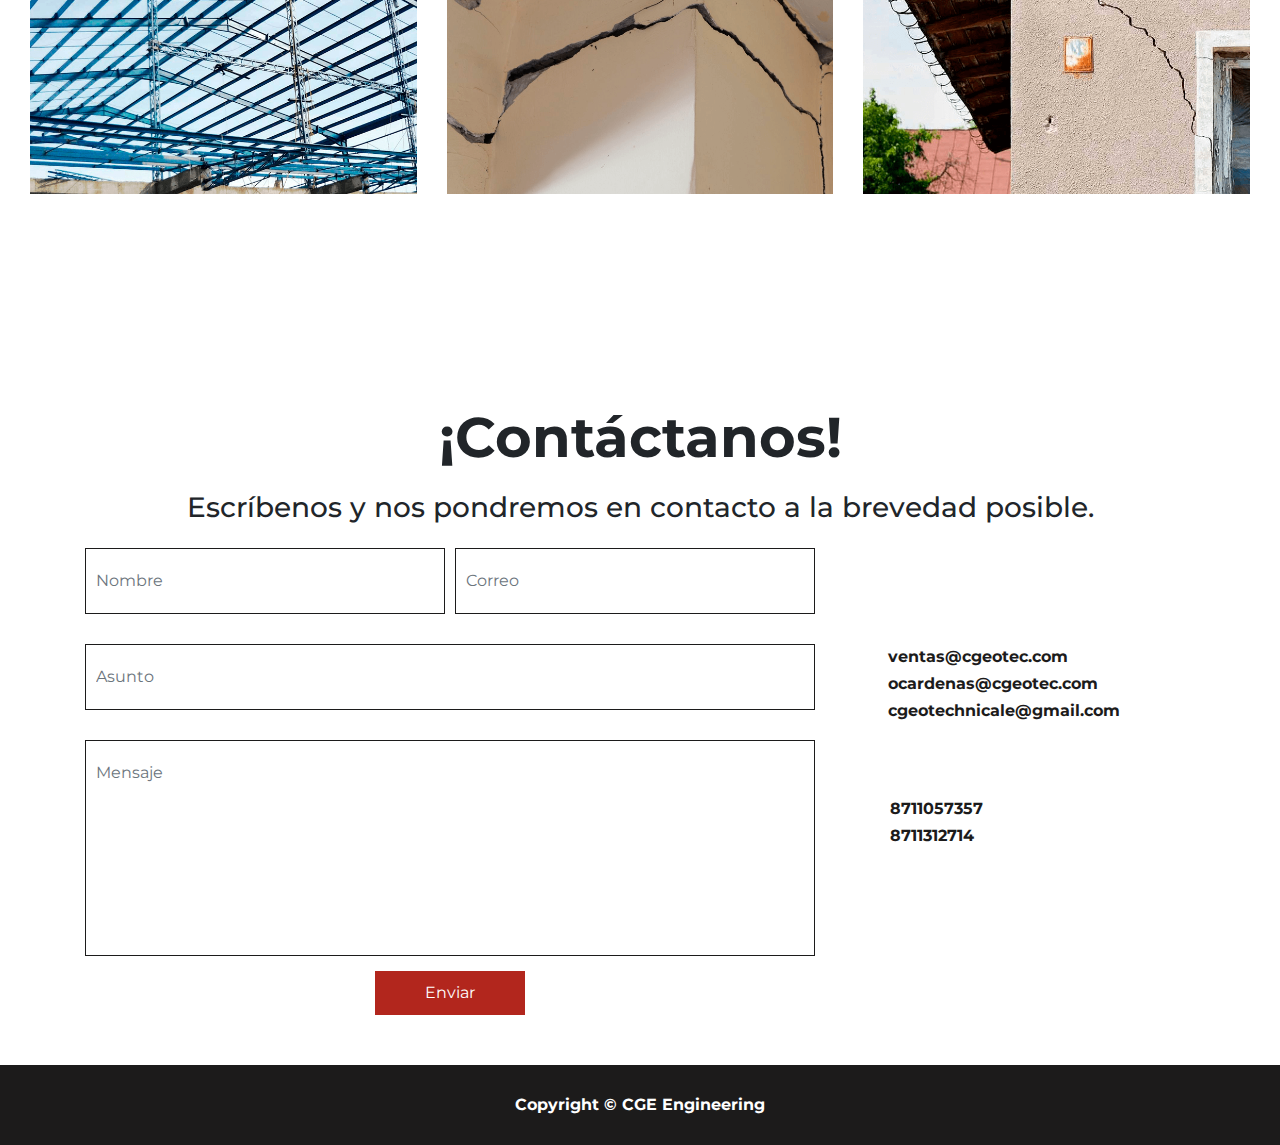
==== commit 53af0356: "Ajustes de la version de tablet" ====
--- a/index.html
+++ b/index.html
@@ -7,11 +7,14 @@
     <meta name="viewport" content="width=device-width, initial-scale=1.0">
     <title>Cardenas Geotechnical Engineering</title>
     <link rel="shortcut icon" href="assets/img/logotipo-01.svg" type="image/x-icon">
-    <meta name="description" content="Empresa dedicada a los mejores estándares en calidad, servicio y experiencia en Proyectos de Ingeniería Civil, especialistas en Geotécnica, Cimentaciones, Obra Civil y Estructura.">
+    <meta name="description"
+        content="Empresa dedicada a los mejores estándares en calidad, servicio y experiencia en Proyectos de Ingeniería Civil, especialistas en Geotécnica, Cimentaciones, Obra Civil y Estructura.">
     <!--Bootstrap 4 -->
     <link rel="stylesheet" href="includes/bootstrap/css/bootstrap.min.css">
     <!--css fonawesome -->
-    <link rel="stylesheet" href="https://cdnjs.cloudflare.com/ajax/libs/font-awesome/5.15.2/css/all.min.css" integrity="sha512-HK5fgLBL+xu6dm/Ii3z4xhlSUyZgTT9tuc/hSrtw6uzJOvgRr2a9jyxxT1ely+B+xFAmJKVSTbpM/CuL7qxO8w==" crossorigin="anonymous" />
+    <link rel="stylesheet" href="https://cdnjs.cloudflare.com/ajax/libs/font-awesome/5.15.2/css/all.min.css"
+        integrity="sha512-HK5fgLBL+xu6dm/Ii3z4xhlSUyZgTT9tuc/hSrtw6uzJOvgRr2a9jyxxT1ely+B+xFAmJKVSTbpM/CuL7qxO8w=="
+        crossorigin="anonymous" />
     <!--Animate css -->
     <link rel="stylesheet" href="includes/cdns/css/animate.min.css">
     <!--css personales -->
@@ -22,7 +25,8 @@
 <body>
     <section class="caja-obreros wow animate__animated animate__fadeInLeft animate__delay-.3s">
         <div class="obrero obrero1">
-            <img loading="lazy" class="logo wow animate__animated animate__zoomIn animate__delay-1s " src="assets/img/logotipo.png " alt="logo cge ">
+            <img loading="lazy" class="logo wow animate__animated animate__zoomIn animate__delay-1s "
+                src="assets/img/logotipo.png " alt="logo cge ">
         </div>
         <div class="obrero obrero2"></div>
         <div id="img-men" class="img-men"></div>
@@ -69,7 +73,8 @@
                     <li>Contacto</li>
                 </a>
                 <a href="http://webmail.cgeotec.com/" target="_blank" title="Correo">
-                    <i style="color: #fff; font-size: 45px; position: absolute; right: 5%;               bottom: 5%;" class="far fa-envelope"></i>
+                    <i style="color: #fff; font-size: 45px; position: absolute; right: 5%;               bottom: 5%;"
+                        class="far fa-envelope"></i>
                 </a>
             </ul>
         </div>
@@ -83,31 +88,34 @@
         <div class="col-sm-8 wow animate__animated animate__fadeInUp animate__delay-.9s">
             <h2>¿Quiénes Somos?</h2>
             <div class="linea"></div>
-            <p>Empresa dedicada a los mejores estándares en calidad, servicio y experiencia en Proyectos de Ingeniería Civil, especialistas en Geotécnica, Cimentaciones, Obra Civil y Estructura.</p>
-        </div>
-    </section>
-    <div class="linea wow animate__animated  animate__fadeInDown"></div>
+            <p>Empresa dedicada a los mejores estándares en calidad, servicio y experiencia en Proyectos de Ingeniería
+                Civil, especialistas en Geotécnica, Cimentaciones, Obra Civil y Estructura.</p>
+        </div>
+    </section>
     <!--Valores -->
     <section class="valores text-center">
         <h2>Nuestros valores</h2>
-        <div class="row">
+        <div class="row m-0">
             <div class="col-sm-12 col-md-12 col-lg-4  m-0 p-0 d-flex align-items-center justify-content-center te">
                 <div class="col-md-6 lineaVal wow animate__animated animate__fadeInDown text-center" title="Honestidad">
                     <img loading="lazy" class="img-valores" src="assets/img/honestidad.png " alt="Honestidad ">
                     <p>Honestidad</p>
                 </div>
                 <div class="col-md-6 lineaVal wow animate__animated animate__fadeInUp text-center">
-                    <img loading="lazy" class="img-valores" src="assets/img/trabajo-en-equipo.png " alt="Trabajo en equipo" title="Trabajo en equipo">
+                    <img loading="lazy" class="img-valores" src="assets/img/trabajo-en-equipo.png "
+                        alt="Trabajo en equipo" title="Trabajo en equipo">
                     <p>Trabajo en equipo</p>
                 </div>
             </div>
             <div class="col-sm-12 col-md-12 col-lg-4  m-0 p-0 d-flex">
                 <div class="col-md-6 lineaVal wow animate__animated animate__fadeInDown text-center">
-                    <img loading="lazy" class="img-valores" src="assets/img/imparcialidad.png " alt="imparcialidad" title="Imparcialidad">
+                    <img loading="lazy" class="img-valores" src="assets/img/imparcialidad.png " alt="imparcialidad"
+                        title="Imparcialidad">
                     <p>Imparcialidad</p>
                 </div>
                 <div class="col-md-6 lineaVal wow animate__animated animate__fadeInUp text-center">
-                    <img loading="lazy" class="img-valores" src="assets/img/compromiso.png " alt="compromiso" title="Compromiso">
+                    <img loading="lazy" class="img-valores" src="assets/img/compromiso.png " alt="compromiso"
+                        title="Compromiso">
                     <p>Compromiso</p>
                 </div>
             </div>
@@ -117,7 +125,8 @@
                     <p>Lealtad</p>
                 </div>
                 <div class="col-md-6 lineaVal wow animate__animated animate__fadeInUp text-center">
-                    <img loading="lazy" class="img-valores" src="assets/img/confidencialidad.png " alt="confidencialidad" title="Confincialidad">
+                    <img loading="lazy" class="img-valores" src="assets/img/confidencialidad.png "
+                        alt="confidencialidad" title="Confincialidad">
                     <p>Confidencialidad</p>
                 </div>
             </div>
@@ -129,17 +138,17 @@
                 <div class="col-sm-12 col-lg-6 d-flex justify-content-center ">
                     <img loading="lazy" class="img-mision" src="assets/img/mision.jpg" alt="mision">
                 </div>
-                <div class="col-sm-6">
+                <div class="col-lg-6 col-md-12">
                     <h2>Misión</h2>
                     <p>Ofrecer servicios profesionales de calidad que permitan desarrollar obras de infraestructura segura y buscando siempre la satisfacción de nuestros clientes. Agregando valor a los proyectos de ingeniería e investigación.</p>
                     <div class="linea" style="margin-right: -100px;"></div>
                 </div>
             </div>
             <div class="caja-vision col-sm-10 d-flex flex-row-reverse align-items-center justify-content-center wow animate__animated animate__zoomIn animate__delay-.9s">
-                <div class="col-sm-6 d-flex justify-content-center ">
-                    <img loading="lazy" class="img-mision" src="assets/img/vision.jpg" alt="vision">
-                </div>
-                <div class="col-sm-6">
+                <div class="col-lg-6 col-sm-12 col-md-12 d-flex justify-content-center ">
+                    <img loading="lazy" class="img-mision img-vision" src="assets/img/vision.jpg" alt="vision">
+                </div>
+                <div class="col-lg-6 col-md-12">
                     <h2>Visión</h2>
                     <p>Convertirnos en una empresa lider a nivel nacional en el ámbito de la construcción que cumpla con los objetivos de calidad que establecen las normas y reglamentos de construcción.</p>
                     <div class="linea" style="margin-left: -100px;"></div>
@@ -148,19 +157,19 @@
             </div>
         </div>
     </section>
-    <div class="linea wow animate__animated  animate__fadeInUp"></div>
+    <div class="linea wow animate__animated  animate__fadeInDown"></div>
     <!--Info texto -->
-    <section class="info-txt">
-        <div class="row ">
-            <div class="col-sm-4 img-estudios">
+    <section class="info-txt m-0 p-0">
+        <div class="row">
+            <div class="col-lg-4 col-sm-12 col-md-12 img-estudios">
                 <h3>Estudios Geotécnicos</h3>
                 <p>Estudio Previo en ejecuciones en Obras, para determinar si el suelo es Óptimo para la Construcción, se determina a partir de diversos ensayos de laboratorio encaminados a la caracterización de los suelos y a la interacción suelo estructura.</p>
             </div>
-            <div class="col-sm-4 img-gimenta">
+            <div class="col-lg-4 col-sm-12 col-md-6 img-gimenta">
                 <h3>Cimentaciones</h3>
                 <p>Estudio análisis y diseño de estructuras de cimentación en base a las características del suelo y su respuesta estructural a las solicitaciones de esfuerzos.</p>
             </div>
-            <div class="col-sm-4 img-estructura">
+            <div class="col-lg-4 col-sm-12 col-md-6 img-estructura">
                 <h3>Estructuras</h3>
                 <p>Análisis estructural de la edificaciones nuevas y antiguas para evaluar sus condiciones de seguridad y funcionalidad.</p>
             </div>
@@ -168,10 +177,10 @@
     </section>
     <section class="area container-fluid">
         <div class="row wow animate__animated animate__fadeInRight">
-            <div class="col-lg-6 col-md-7 col-sm-12 ">
+            <div class="col-lg-6 col-md-12 col-sm-12 ">
                 <img loading="lazy " class="img-area " src="assets/img/area.jpg " alt="area ">
             </div>
-            <div class="col-lg-6 col-md-5 col-sm-12 ">
+            <div class="col-lg-6 col-md-12 col-sm-12 ">
                 <p>El área de Estudios geotécnicos desarrolladas por <span>Cárdenas Geotechnical Engineering S. A de C. V, </span> está dedicada al estudio de suelos y rocas con el fin de determinar sus propiedades y diseñar las cimentaciones de edificios,
                     puentes, centrales eléctricas, área urbana y otrs estructuras.</p>
                 <p>Nuestro objetivo es provee soluciones geotécnicas es provee solucioes geotécnicas óptimas de manera oportuna, siempre cumpliendo uestras políticas de calidad, valores, normatividad y necesidades de nuestros clientes.</p>
--- a/css/estilos.css
+++ b/css/estilos.css
@@ -82,18 +82,18 @@
   }
 }
 
-@media (min-width: 767px) and (max-width: 1024px) and (orientation: landscape) {
-  .caja-obreros {
-    flex-wrap: wrap;
-  }
-}
-
 .caja-obreros .obrero {
   width: 50%;
   height: 100vh;
 }
 
 @media screen and (max-width: 767px) {
+  .caja-obreros .obrero {
+    width: 100%;
+  }
+}
+
+@media screen and (min-width: 768px) and (max-width: 1024px) {
   .caja-obreros .obrero {
     width: 100%;
   }
@@ -132,6 +132,12 @@
 }
 
 @media screen and (max-width: 767px) {
+  .caja-obreros .obrero2 {
+    display: none;
+  }
+}
+
+@media screen and (min-width: 768px) and (max-width: 1024px) {
   .caja-obreros .obrero2 {
     display: none;
   }
@@ -204,6 +210,12 @@
   }
 }
 
+@media screen and (min-width: 768px) and (max-width: 1024px) {
+  .correo-tel {
+    width: 50%;
+  }
+}
+
 .logo-men {
   position: fixed;
   left: 25%;
@@ -226,6 +238,12 @@
 }
 
 @media screen and (max-width: 767px) {
+  .logo-men {
+    display: none;
+  }
+}
+
+@media screen and (min-width: 768px) and (max-width: 1024px) {
   .logo-men {
     display: none;
   }
@@ -254,6 +272,12 @@
   }
 }
 
+@media screen and (min-width: 768px) and (max-width: 1024px) {
+  .items {
+    padding-left: 50px;
+  }
+}
+
 .items a li {
   text-decoration: none;
   color: #fff;
@@ -302,12 +326,14 @@
 
 /*Nosotros*/
 .nosotros {
+  width: 100vw;
   height: 400px;
   background: url("../assets/img/nosotros.png");
   background-position: center;
   background-size: cover;
   background-repeat: no-repeat;
   background-attachment: fixed;
+  margin: 0;
 }
 
 .nosotros h2 {
@@ -377,6 +403,12 @@
   }
 }
 
+@media screen and (min-width: 768px) and (max-width: 1024px) {
+  .valores h2 {
+    padding: 5rem 0;
+  }
+}
+
 .valores p {
   color: #1c1b1b;
   font-size: 18px;
@@ -386,6 +418,7 @@
 @media screen and (max-width: 767px) {
   .valores p {
     font-size: 14px;
+    margin-bottom: 0;
   }
 }
 
@@ -426,7 +459,20 @@
   }
 }
 
-@media screen and (max-width: 767px) {
+@media screen and (min-width: 768px) and (max-width: 1024px) {
+  .info-valores {
+    margin-top: 500px;
+  }
+}
+
+@media screen and (max-width: 767px) {
+  .info-valores .caja-mision,
+  .info-valores .caja-vision {
+    flex-wrap: wrap;
+  }
+}
+
+@media screen and (min-width: 768px) and (max-width: 1024px) {
   .info-valores .caja-mision,
   .info-valores .caja-vision {
     flex-wrap: wrap;
@@ -444,6 +490,12 @@
     width: 100%;
     height: 100%;
     margin-bottom: 0;
+  }
+}
+
+@media screen and (min-width: 768px) and (max-width: 1024px) {
+  .info-valores .img-mision {
+    width: 100%;
   }
 }
 
@@ -491,6 +543,7 @@
 
 /* Info texto */
 .info-txt {
+  width: 100vw;
   height: 400px;
   margin-bottom: 30px;
 }
@@ -499,7 +552,7 @@
   content: '';
   position: absolute;
   z-index: 10;
-  width: 100%;
+  width: 101%;
   height: 400px;
   background: rgba(0, 0, 0, 0.705);
   left: 0;
@@ -508,6 +561,12 @@
 @media screen and (max-width: 767px) {
   .info-txt::before {
     height: 1200px;
+  }
+}
+
+@media screen and (min-width: 768px) and (max-width: 1024px) {
+  .info-txt::before {
+    height: 800px;
   }
 }
 
@@ -522,18 +581,30 @@
   height: 400px;
   padding: 50px;
   background-image: url("../assets/img/estudios-geotecnicos.jpg");
+  background-position: center;
+  background-size: cover;
+  background-repeat: no-repeat;
+  object-fit: cover;
 }
 
 .info-txt .img-gimenta {
   height: 400px;
   padding: 50px;
   background-image: url("../assets/img/cimentaciones.jpg");
+  background-position: center;
+  background-size: cover;
+  background-repeat: no-repeat;
+  object-fit: cover;
 }
 
 .info-txt .img-estructura {
   height: 400px;
   padding: 50px;
   background-image: url("../assets/img/estructuras.jpg");
+  background-position: center;
+  background-size: cover;
+  background-repeat: no-repeat;
+  object-fit: cover;
 }
 
 .info-txt h3 {
@@ -576,11 +647,18 @@
 /* Info area */
 .area {
   height: 600px;
+  margin-top: 5rem;
 }
 
 @media screen and (max-width: 767px) {
   .area {
     margin-top: 53rem;
+  }
+}
+
+@media screen and (min-width: 768px) and (max-width: 1024px) {
+  .area {
+    margin-top: 30rem;
   }
 }
 
@@ -615,6 +693,12 @@
     font-size: 15px;
     text-align: unset;
     padding: 30px 0 0 0;
+  }
+}
+
+@media screen and (min-width: 768px) and (max-width: 1024px) {
+  .area p {
+    padding: 50px 50px 0 50px;
   }
 }
 
